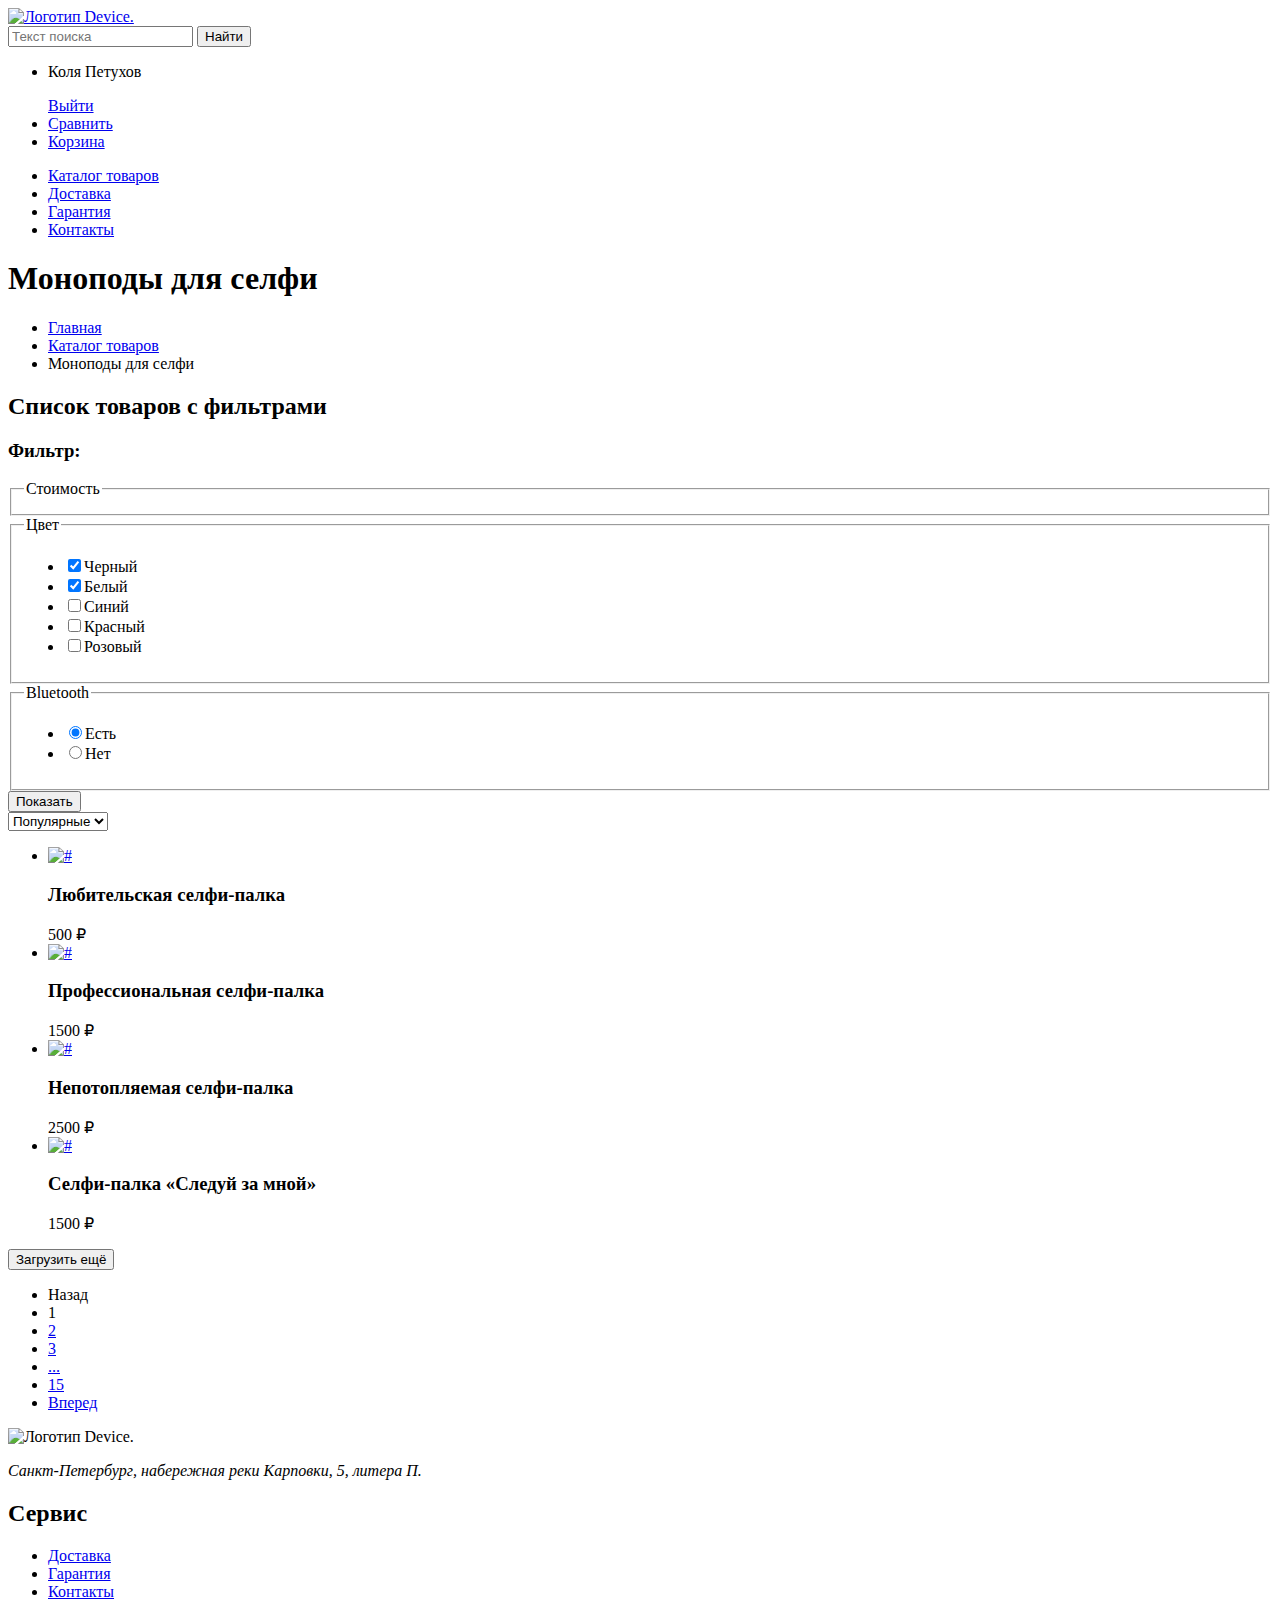
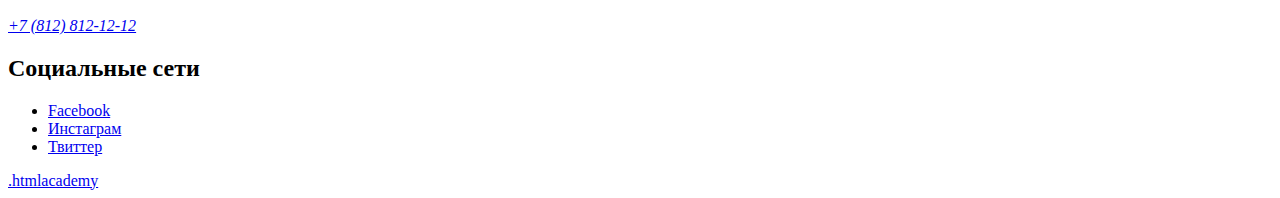
==== catalog.html @ 848e966d "Create catalog.html" ====
<!DOCTYPE html>
<html lang="ru">
  <head>
    <meta charset="utf-8">
    <title>Каталог</title>
    <link rel="stylesheet" href="./styles/styles.css">
  </head>
  <body>
    <div class="container">
      <header class="main-header">
        <nav class="navigation">
          <a class="main-logo" href="index.html">
            <img class="main-logo" src="#" width="145" height="36" alt="Логотип Device."> 
          </a>
          <form class="search-form" action="https://echo.htmlacademy.ru/" method="post">
            <input class="search-field" type="search" placeholder="Текст поиска">
            <button class="button-search" type="submit">Найти</button>
          </form>
          <ul class="navigation-list">
            <li class="navigation-item">
              <p class="navigation-people">Коля Петухов</p>
              <a class="navigation-link" href="#">Выйти</a>
            </li>  
            <li class="navigation-item">
              <a class="navigation-link" href="#">Сравнить</a>
            </li>
            <li class="navigation-item">
              <a class="navigation-link" href="#">Корзина</a>
            </li>
          </ul>
          <ul class="information-list">
            <li class="information-item">
              <a class="information-link" href="#">Каталог товаров</a>
            </li>
            <li class="information-item">
              <a class="information-link" href="#">Доставка</a>
            </li>
            <li class="information-item">
              <a class="information-link" href="#">Гарантия</a>
            </li>
            <li class="information-item">
              <a class="information-link" href="#">Контакты</a>
            </li>
          </ul>
        </nav>
      </header>
      <main class="main-inner">
        <div class="form-container">
          <header class="inner-header">
            <h1 class="inner-header-title">Моноподы для селфи</h1>
            <ul class="breadcrambs">
              <li class="breadcrambs-item">
                <a class="breadcrambs-link" href="index.html">
                  Главная
                </a>
              </li>
              <li class="breadcrambs-item">
                <a class="breadcrambs-link" href="#">
                  Каталог товаров
                </a>
              </li>
              <li class="breadcrambs-item">
                <a class="breadcrambs-link">
                  Моноподы для селфи
                </a>
            </ul>
          </header>
        </div>
        <section class="catalog-products">
          <h2 class="visually-hidden">Список товаров с фильтрами</h2>
          <form class="catalog-filter" action="https://echo.htmlacademy.ru/" method="get">
          <h3 class="catalog-filter-title">Фильтр:</h3>
            <fieldset class="catalog-price">
              <legend class="catalog-filter-price">Стоимость</legend>
            </fieldset>
            <fieldset class="catalog-filter-group">
              <legend class="catalog-filter-title">Цвет</legend>
              <ul class="catalog-filter-list">
                <li class="catalog-filter-item">
                  <label class="control">
                    <input class="control-input" type="checkbox" name="black" checked>Черный
                  </label>
                </li>
                <li class="catalog-filter-item">
                  <label class="control">
                    <input class="control-input" type="checkbox" name="white" checked>Белый
                  </label>
                <li class="catalog-filter-item">
                  <label class="control">
                    <input class="control-input" type="checkbox" name="blue">Синий
                  </label>
                </li>
                <li class="catalog-filter-item">
                  <label class="control">
                    <input class="control-input" type="checkbox" name="red">Красный
                  </label>
                </li>
                <li class="catalog-filter-item">
                  <label class="control">
                    <input class="control-input" type="checkbox" name="pink">Розовый
                  </label>
                </li>
              </ul>
            </fieldset>
            <fieldset class="catalog-filter-group">
              <legend class="catalog-filter-title">Bluetooth</legend>
              <ul class="catalog-filter-list">
                <li class="catalog-filter-item">
                  <label class="control">
                    <input class="control-input" type="radio" name="choice-property" value="yes" checked>Есть
                  </label>
                </li>
                <li class="catalog-filter-item">
                  <label class="control">
                    <input class="control-input" type="radio" name="choice-property" value="no">Нет
                  </label>
                </li>
              </ul>
            </fieldset>
            <button class="choice-button" type="submit">Показать</button>
          </form>
          <select class="select-control" aria-label="Сортировка">
            <option value="popular">Популярные</option>
          </select>
          <ul class="product-list">
            <li class="product-card">
              <a class="product-card-link" href="#">
                <img class="product-card-image" src="#" alt="#">
              </a>
              <h3 class="product-card-title">Любительская селфи-палка</h3>
                <span class="product-card-price">500 ₽</span>
            </li>
            <li class="product-card">
              <a class="product-card-link" href="#">
                <img class="product-card-image" src="#" alt="#">
              </a>
              <h3 class="product-card-title">Профессиональная селфи-палка</h3>
                <span class="product-card-price">1500 ₽</span>
            </li>
            <li class="product-card">
              <a class="product-card-link" href="#">
                <img class="product-card-image" src="#" alt="#">
              </a>
              <h3 class="product-card-title">Непотопляемая селфи-палка</h3>
                <span class="product-card-price">2500 ₽</span>
            </li>
            <li class="product-card">
              <a class="product-card-link" href="#">
                <img class="product-card-image" src="#" alt="#">
              </a>
              <h3 class="product-card-title">Селфи-палка «Следуй за мной»</h3>
                <span class="product-card-price">1500 ₽</span>
            </li>
          </ul>
          <button class="show-more-button" type="button">Загрузить ещё</button>
          <ul class="pagination">
            <li class="pagination-item">
              <a class="pagination-link pagination-prev">
                <span class="pagination-link">Назад</span>
              </a>
            </li>
            <li class="pagination-item">
              <a class="pagination-link pagination-current">1</a>
            </li>
            <li class="pagination-item">
              <a class="pagination-link" href="#">2</a>
            </li>
            <li class="pagination-item">
              <a class="pagination-link" href="#">3</a>
            </li>
            <li class="pagination-item">
              <a class="pagination-link" href="#">...</a>
            </li>
            <li class="pagination-item">
              <a class="pagination-link" href="#">15</a>
            </li>
            <li class="pagination-item">
              <a class="pagination-link pagination-next" href="#">
                <span class="pagination-link">Вперед</span>
              </a>
            </li>
          </ul>
        </section>
        <footer class="page-footer">
          <div class="page-footer-wrapper">
            <img class="main-logo" src="#" width="145" height="36" alt="Логотип Device."> 
            <address class="footer-address">
              <p class="footer-address-text">Санкт-Петербург, набережная реки Карповки, 5, литера П.</p>
            </address>
            <section class="footer-information">
              <h2 class="visually-hidden">Сервис</h2>
              <ul class="footer-information-list">
                <li class="footer-information-item">
                  <a class="footer-information-link" href="#">Доставка</a>
                </li>
                <li class="footer-information-item">
                  <a class="footer-information-link" href="#">Гарантия</a>
                </li>
                <li class="footer-information-item">
                  <a class="footer-information-link" href="#">Контакты</a>
                </li>
              </ul>
            </section>
            <address class="footer-address">
              <a class="footer-contacts-phone" href="tel:+78128121212">+7 (812) 812-12-12</a>
            </address>
            <section class="social-link">
              <h2 class="visually-hidden">Социальные сети</h2>
              <ul class="social-list">
                <li class="social-item">
                  <a class="social-button" href="https://www.facebook.com/htmlacademy">
                    <span class="visually-hidden">Facebook</span>
                  </a>
                </li>
                <li class="social-item">
                  <a class="social-button" href="#">
                    <span class="visually-hidden">Инстаграм</span>
                  </a>
                </li>
                <li class="social-item">
                  <a class="social-button" href="https://twitter.com/htmlacademy_ru">
                    <span class="visually-hidden">Твиттер</span>
                  </a>
                </li>                                  
              </ul>
            </section>
            <div>
              <a class="information-link" href="https://htmlacademy.ru">
                 <span class="visually-hidden">.htmlacademy</span>
              </a>
            </div>
          </div>
        </footer>
      </main>
    </div>
  </body>
</html>
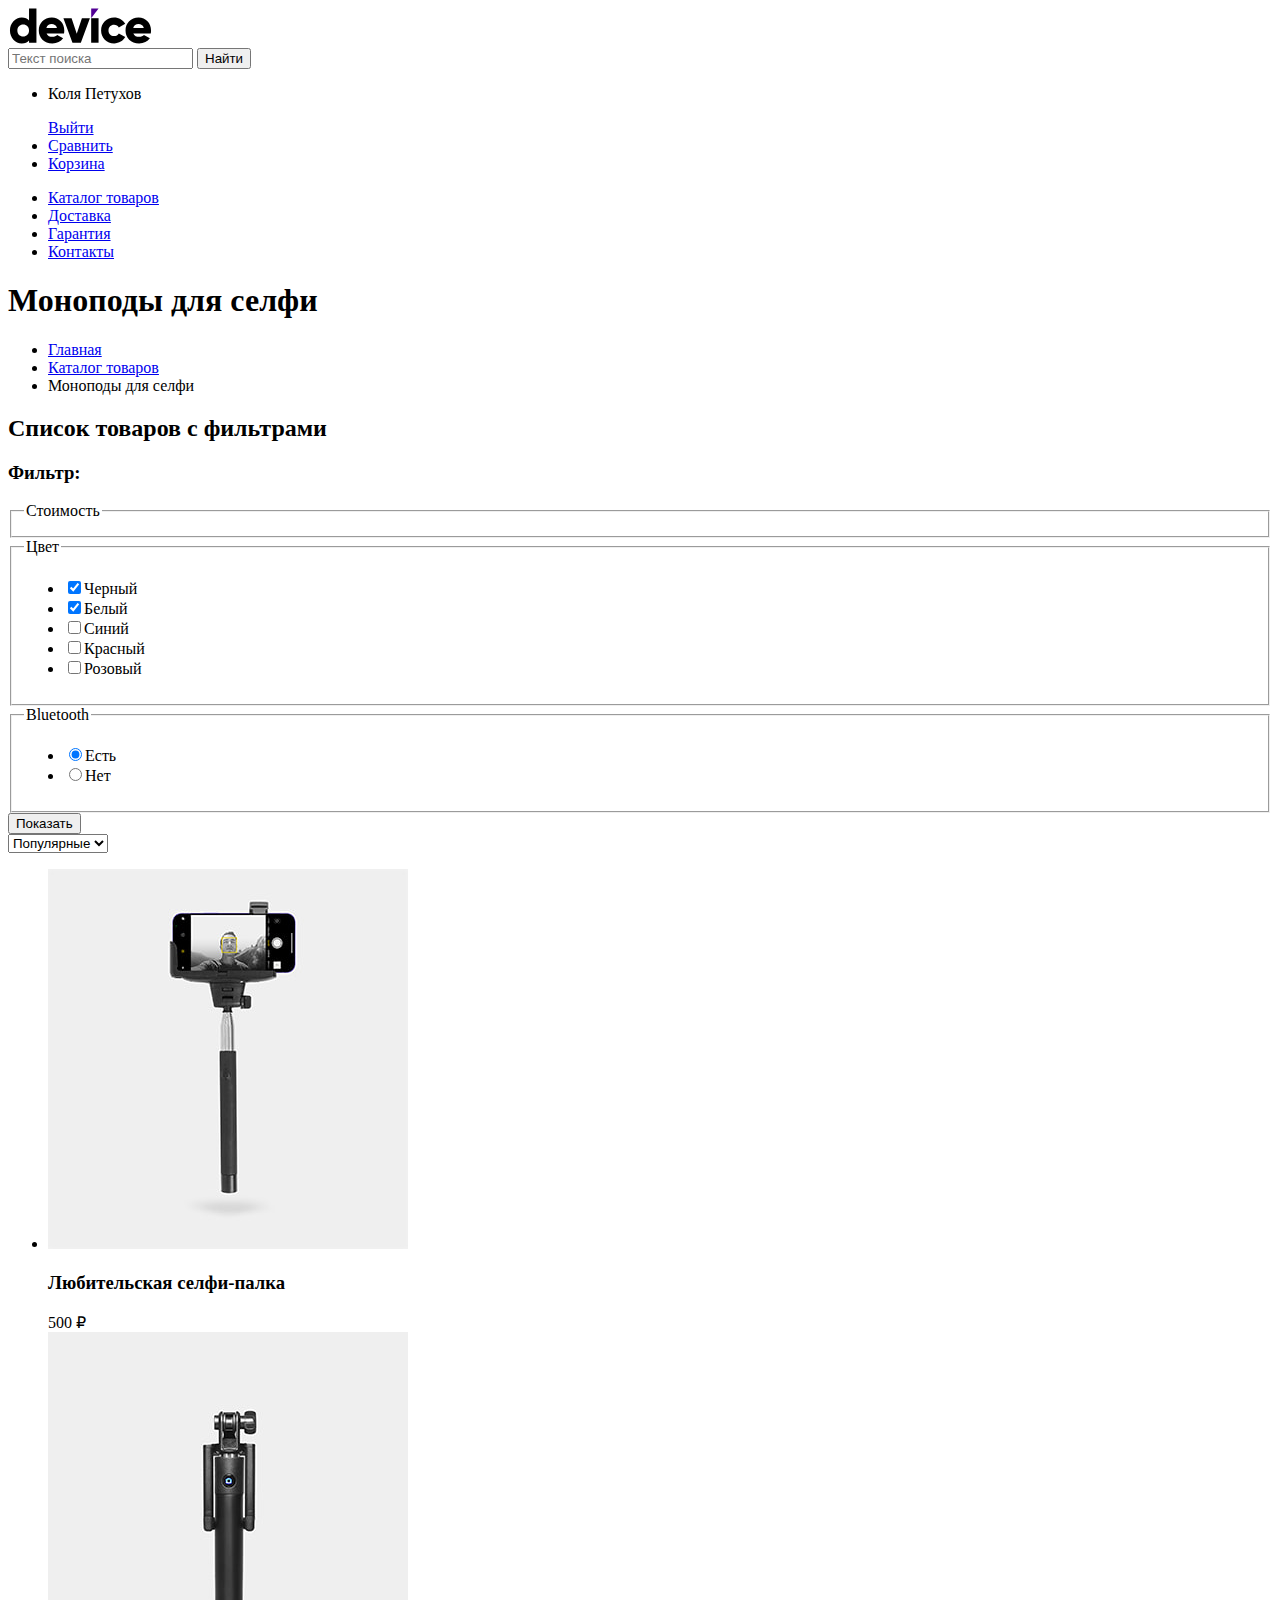
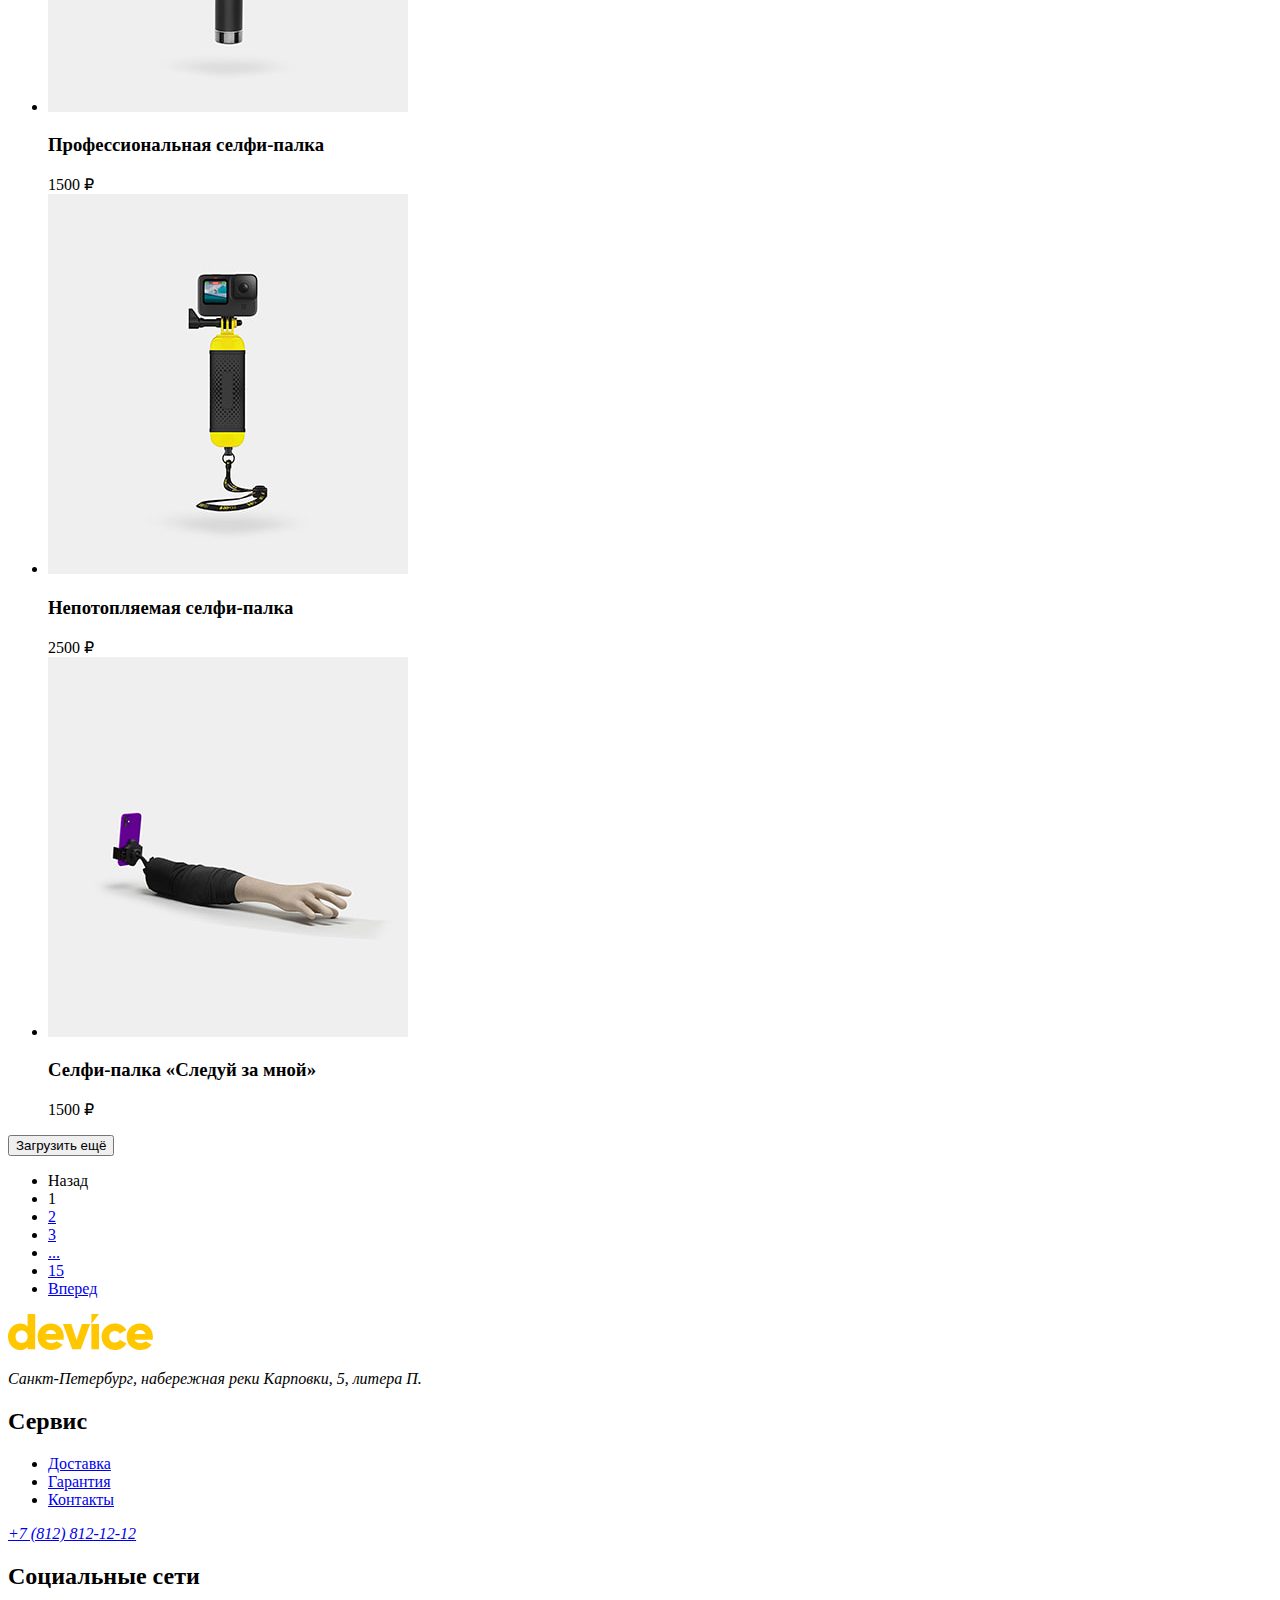
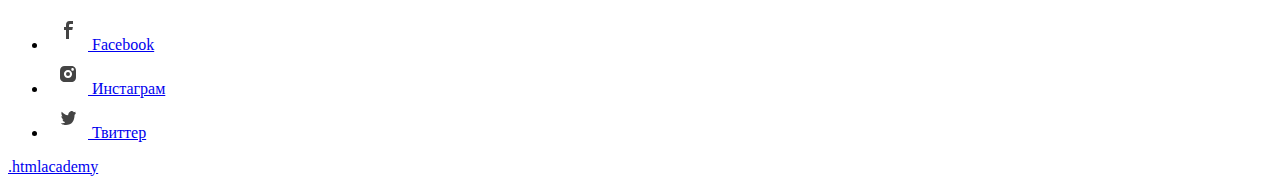
==== commit b2cca09d: "Update catalog.html" ====
--- a/catalog.html
+++ b/catalog.html
@@ -10,7 +10,7 @@
       <header class="main-header">
         <nav class="navigation">
           <a class="main-logo" href="index.html">
-            <img class="main-logo" src="#" width="145" height="36" alt="Логотип Device."> 
+            <img class="main-logo" src="./images/logo.svg" width="145" height="36" alt="Логотип Device.">
           </a>
           <form class="search-form" action="https://echo.htmlacademy.ru/" method="post">
             <input class="search-field" type="search" placeholder="Текст поиска">
@@ -125,28 +125,28 @@
           <ul class="product-list">
             <li class="product-card">
               <a class="product-card-link" href="#">
-                <img class="product-card-image" src="#" alt="#">
+                <img class="product-card-image" src="./images/catalog/selfie-stick-simple.jpg" width="360" height="380" alt="Любительская селфи-палка."> 
               </a>
               <h3 class="product-card-title">Любительская селфи-палка</h3>
                 <span class="product-card-price">500 ₽</span>
             </li>
             <li class="product-card">
               <a class="product-card-link" href="#">
-                <img class="product-card-image" src="#" alt="#">
+                <img class="product-card-image" src="./images/catalog/selfie-stick-prof.jpg" width="360" height="380" alt="Профессиональная селфи-палка."> 
               </a>
               <h3 class="product-card-title">Профессиональная селфи-палка</h3>
                 <span class="product-card-price">1500 ₽</span>
             </li>
             <li class="product-card">
               <a class="product-card-link" href="#">
-                <img class="product-card-image" src="#" alt="#">
+                <img class="product-card-image" src="./images/catalog/selfie-stick-waterproof.jpg" width="360" height="380" alt="Непотопляемая селфи-палка."> 
               </a>
               <h3 class="product-card-title">Непотопляемая селфи-палка</h3>
                 <span class="product-card-price">2500 ₽</span>
             </li>
             <li class="product-card">
               <a class="product-card-link" href="#">
-                <img class="product-card-image" src="#" alt="#">
+                <img class="product-card-image" src="./images/catalog/selfie-stick-followme.jpg" width="360" height="380" alt="Селфи-палка «Следуй за мной»."> 
               </a>
               <h3 class="product-card-title">Селфи-палка «Следуй за мной»</h3>
                 <span class="product-card-price">1500 ₽</span>
@@ -183,7 +183,7 @@
         </section>
         <footer class="page-footer">
           <div class="page-footer-wrapper">
-            <img class="main-logo" src="#" width="145" height="36" alt="Логотип Device."> 
+            <img class="footer-logo" src="./images/footer-logo.svg" width="145" height="36" alt="Логотип Device.">  
             <address class="footer-address">
               <p class="footer-address-text">Санкт-Петербург, набережная реки Карповки, 5, литера П.</p>
             </address>
@@ -209,16 +209,25 @@
               <ul class="social-list">
                 <li class="social-item">
                   <a class="social-button" href="https://www.facebook.com/htmlacademy">
+                    <svg class="social-images" width="40" height="40" viewBox="0 0 40 40" fill="none" xmlns="http://www.w3.org/2000/svg"><circle cx="20" cy="20" r="20" fill="#fff" fill-opacity=".3"/>
+                      <path d="M22.5 14H25v-3h-3.4c-2.8 0-3.6 1.7-3.6 4.2V17h-2v3h2v9h3v-9h3.3l.6-3H21v-1.5c0-.8.3-1.5 1.5-1.5Z" fill="#444"/>
+                    </svg>
                     <span class="visually-hidden">Facebook</span>
                   </a>
                 </li>
                 <li class="social-item">
-                  <a class="social-button" href="#">
+                  <a class="social-button" href="https://www.instagram.com/htmlacademy/">
+                    <svg class="social-images" width="40" height="40" viewBox="0 0 40 40" fill="none" xmlns="http://www.w3.org/2000/svg"><circle cx="20" cy="20" r="20" fill="#fff" fill-opacity=".3"/>
+                      <path d="M20 22a2 2 0 1 0 0-4 2 2 0 0 0 0 4Z" fill="#444"/><path d="M26.7 13.3c-.9-.9-2-1.3-3.4-1.3h-6.6c-2.8 0-4.7 1.9-4.7 4.7v6.6c0 1.4.4 2.6 1.4 3.4.9.9 2 1.3 3.3 1.3h6.6c1.4 0 2.6-.4 3.4-1.3.8-.9 1.3-2 1.3-3.4v-6.6c0-1.4-.4-2.6-1.3-3.4ZM20 24.1c-2.2 0-4.1-1.8-4.1-4.1s1.9-4.1 4.1-4.1c2.2 0 4.1 1.8 4.1 4.1s-1.9 4.1-4.1 4.1Zm4.6-7.4c-.7 0-1.3-.5-1.3-1.3s.5-1.3 1.3-1.3c.7 0 1.3.6 1.3 1.3 0 .7-.6 1.3-1.3 1.3Z" fill="#444"/>
+                    </svg>
                     <span class="visually-hidden">Инстаграм</span>
                   </a>
                 </li>
                 <li class="social-item">
                   <a class="social-button" href="https://twitter.com/htmlacademy_ru">
+                    <svg class="social-images" width="40" height="40" viewBox="0 0 40 40" fill="none" xmlns="http://www.w3.org/2000/svg"><circle cx="20" cy="20" r="20" fill="#fff" fill-opacity=".3"/>
+                      <path d="M22.7 13.155c1.5-.5 2.6.3 3.2 1.1.5-.2 1.1-.4 1.7-.6 0 .8-.5 1.4-.8 1.6.7.2 1.2-.4 1.2-.4-.1.9-.9 1.7-1.4 1.9-.2 6.3-2.8 10.4-8.9 10.3h-.4c-.3 0-3.7-.4-4.3-1.8 2 .2 3.4-.4 4.1-1.1-.8-.3-2.4-.4-2.6-2.8.3.2.5.3 1.1.2-1.1-.8-2.3-1.5-2.2-3.5.3.3.9.5 1.2.4-.6-.2-1.8-3.1-.8-4.6 1.6 1.7 3.3 3.4 6.3 3.5.2-2.1 1-3.5 2.6-4.2Z" fill="#444"/>
+                    </svg>
                     <span class="visually-hidden">Твиттер</span>
                   </a>
                 </li>                                  
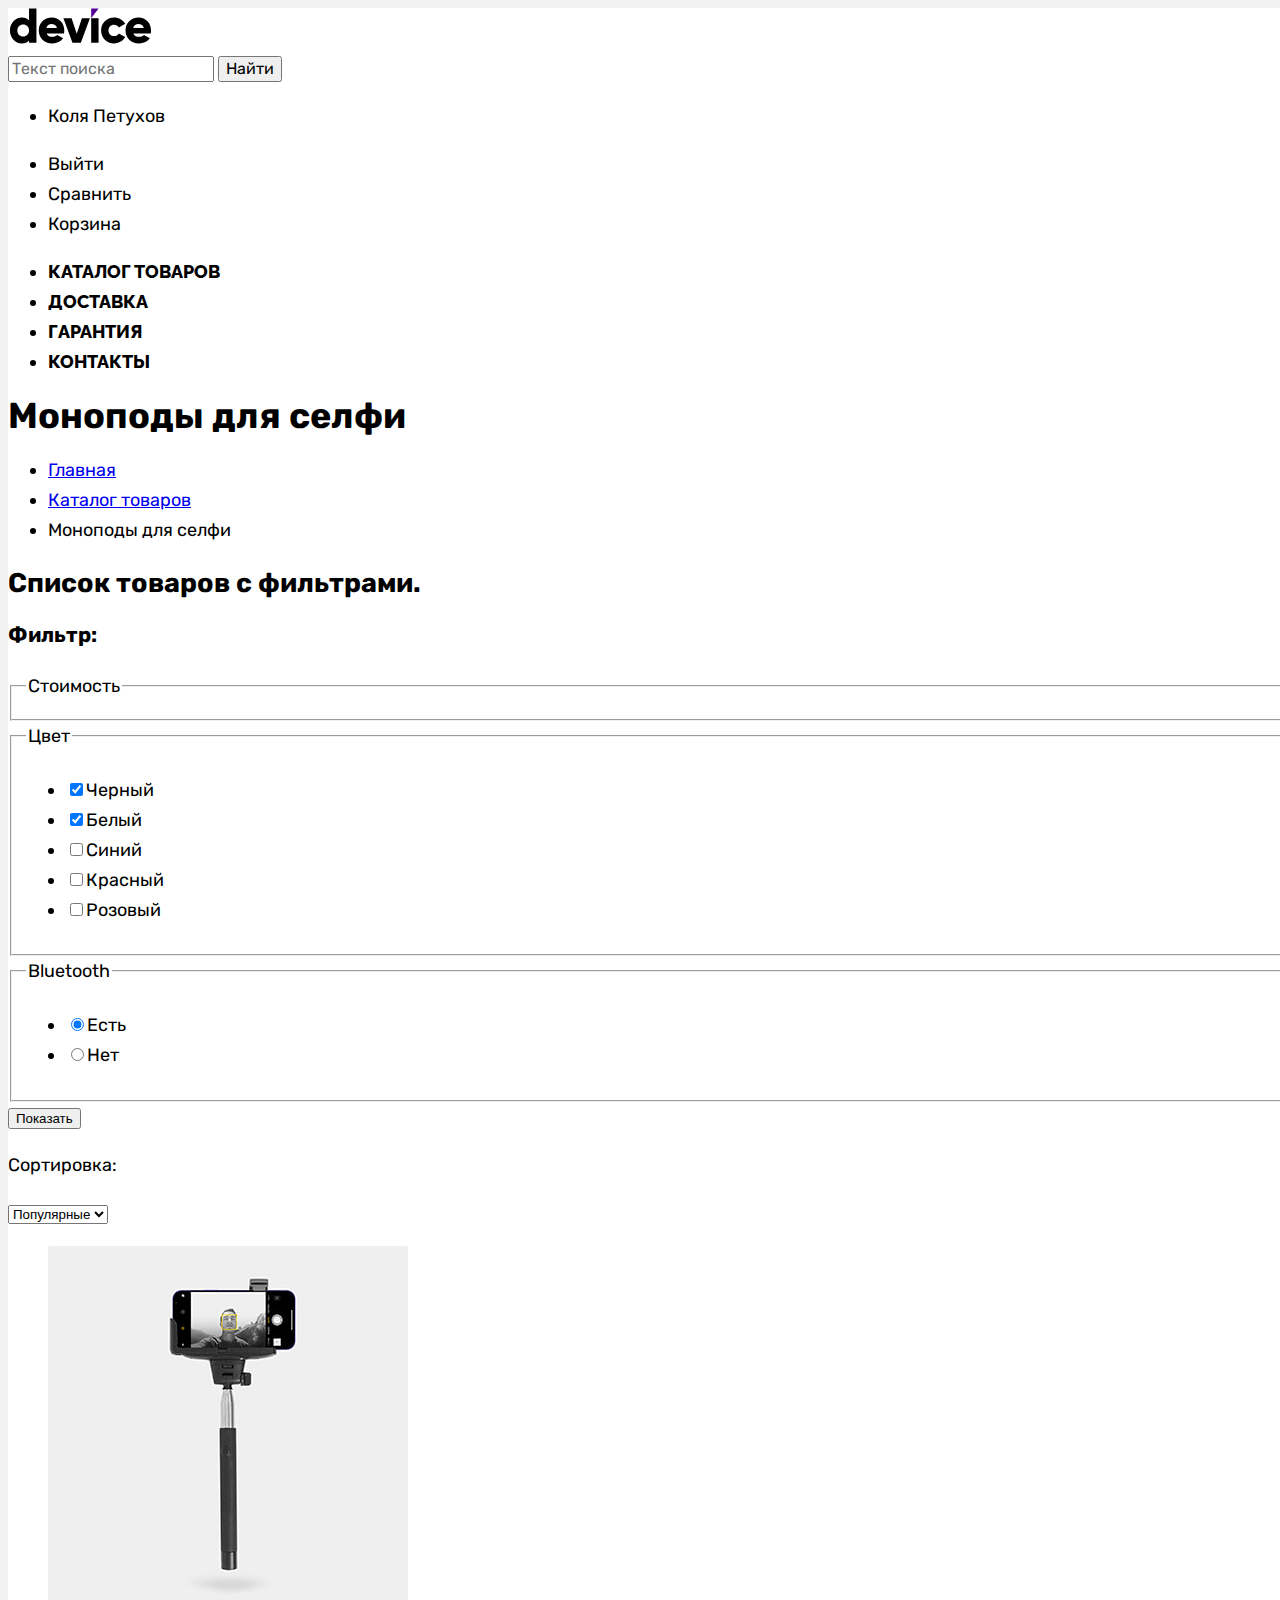
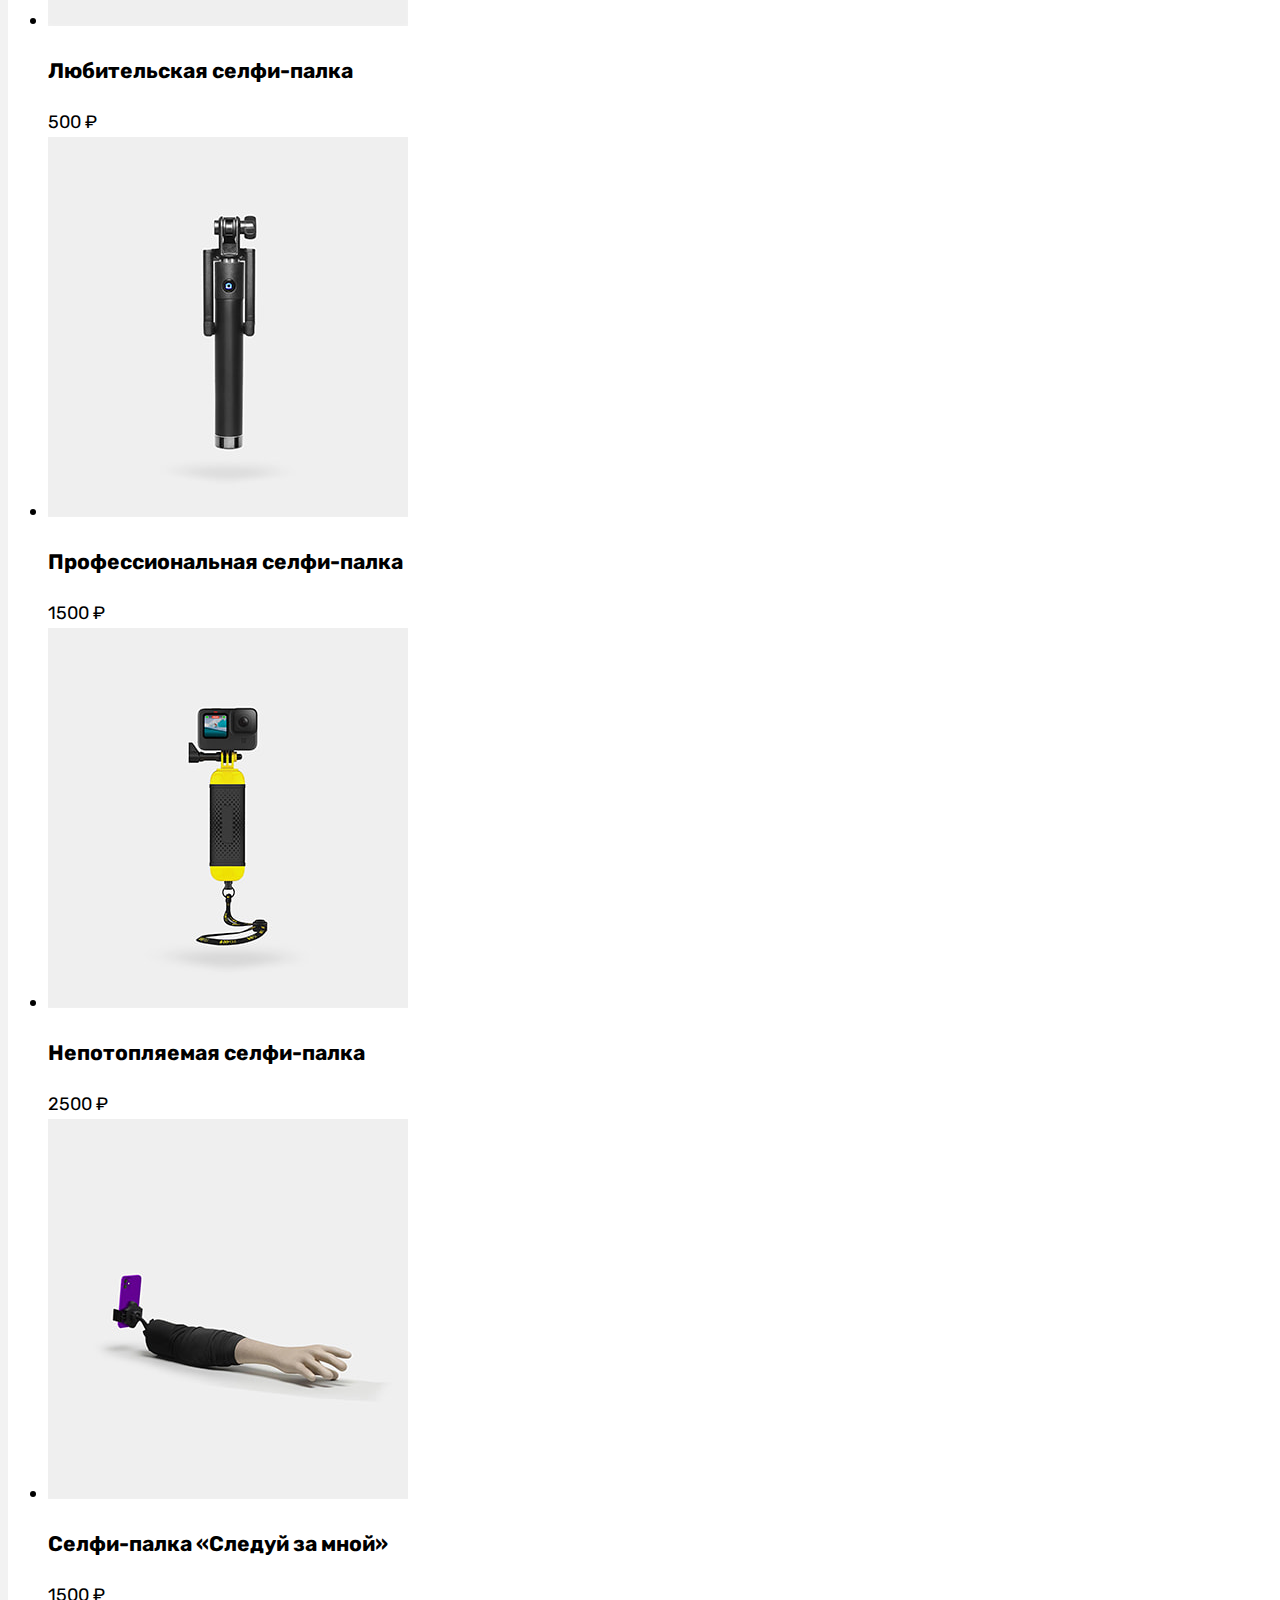
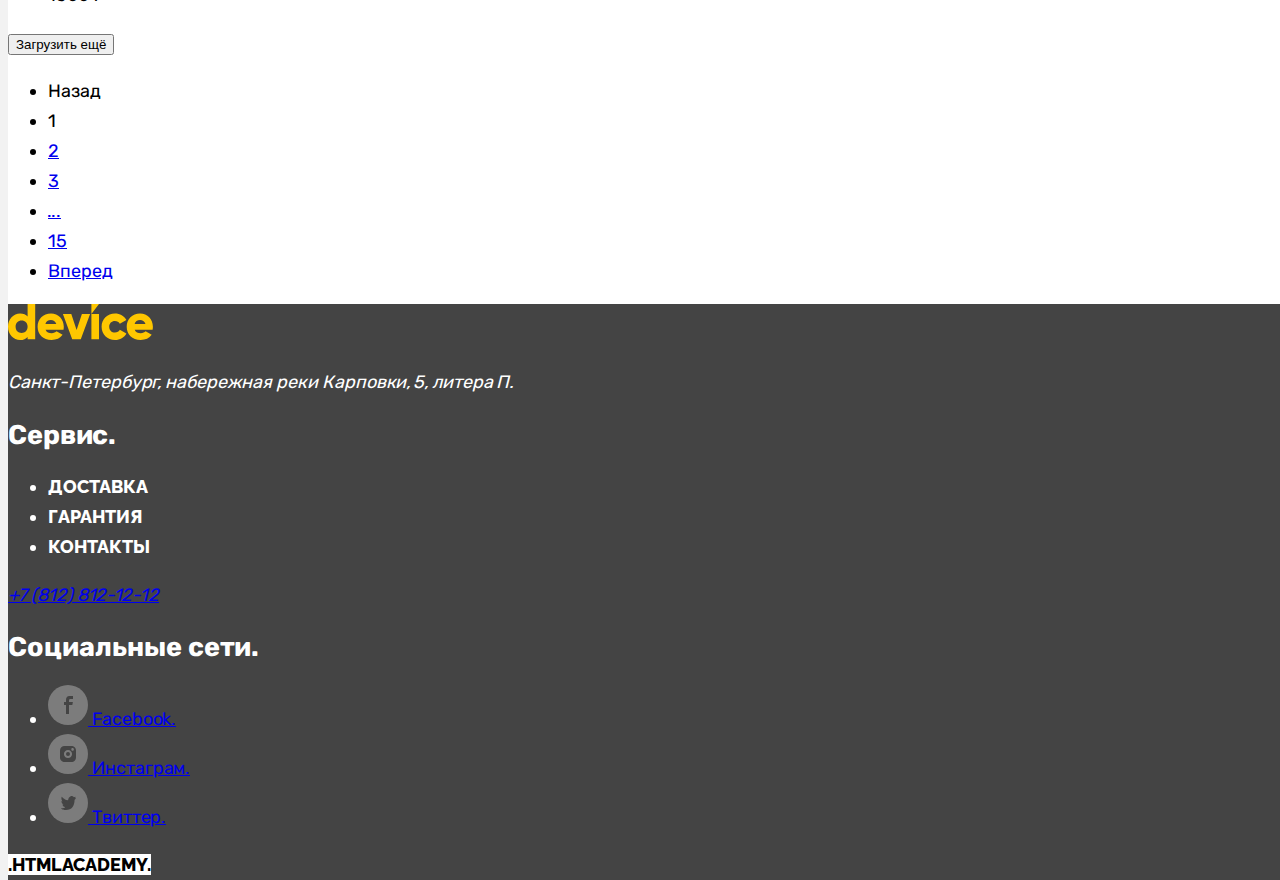
==== commit 7d085313: "Update catalog.html" ====
--- a/catalog.html
+++ b/catalog.html
@@ -3,6 +3,7 @@
   <head>
     <meta charset="utf-8">
     <title>Каталог</title>
+    <link rel="icon" type="image/png" sizes="32x32" href="./images/favicon.png">
     <link rel="stylesheet" href="./styles/styles.css">
   </head>
   <body>
@@ -12,13 +13,16 @@
           <a class="main-logo" href="index.html">
             <img class="main-logo" src="./images/logo.svg" width="145" height="36" alt="Логотип Device.">
           </a>
+          <div class="navigation-first">
           <form class="search-form" action="https://echo.htmlacademy.ru/" method="post">
             <input class="search-field" type="search" placeholder="Текст поиска">
             <button class="button-search" type="submit">Найти</button>
           </form>
-          <ul class="navigation-list">
-            <li class="navigation-item">
-              <p class="navigation-people">Коля Петухов</p>
+          <ul class="navigation-list reset-list">
+            <li class="navigation-item navigation-catalog">
+              <p class="navigation-user">Коля Петухов</p>
+            </li>
+            <li class="navigation-item navigation-catalog">
               <a class="navigation-link" href="#">Выйти</a>
             </li>  
             <li class="navigation-item">
@@ -28,7 +32,9 @@
               <a class="navigation-link" href="#">Корзина</a>
             </li>
           </ul>
-          <ul class="information-list">
+          </div>
+          <div class="navigation-second">
+          <ul class="information-list reset-list">
             <li class="information-item">
               <a class="information-link" href="#">Каталог товаров</a>
             </li>
@@ -42,13 +48,14 @@
               <a class="information-link" href="#">Контакты</a>
             </li>
           </ul>
+          </div>
         </nav>
       </header>
       <main class="main-inner">
         <div class="form-container">
           <header class="inner-header">
             <h1 class="inner-header-title">Моноподы для селфи</h1>
-            <ul class="breadcrambs">
+            <ul class="breadcrambs reset-list">
               <li class="breadcrambs-item">
                 <a class="breadcrambs-link" href="index.html">
                   Главная
@@ -66,16 +73,16 @@
             </ul>
           </header>
         </div>
-        <section class="catalog-products">
-          <h2 class="visually-hidden">Список товаров с фильтрами</h2>
+        <section class="catalog">
+          <h2 class="visually-hidden">Список товаров с фильтрами.</h2>
           <form class="catalog-filter" action="https://echo.htmlacademy.ru/" method="get">
-          <h3 class="catalog-filter-title">Фильтр:</h3>
-            <fieldset class="catalog-price">
-              <legend class="catalog-filter-price">Стоимость</legend>
+          <h3 class="catalog-title">Фильтр:</h3>
+            <fieldset class="catalog-filter-price">
+              <legend class="range-price">Стоимость</legend>
             </fieldset>
             <fieldset class="catalog-filter-group">
               <legend class="catalog-filter-title">Цвет</legend>
-              <ul class="catalog-filter-list">
+              <ul class="catalog-filter-list reset-list">
                 <li class="catalog-filter-item">
                   <label class="control">
                     <input class="control-input" type="checkbox" name="black" checked>Черный
@@ -104,7 +111,7 @@
             </fieldset>
             <fieldset class="catalog-filter-group">
               <legend class="catalog-filter-title">Bluetooth</legend>
-              <ul class="catalog-filter-list">
+              <ul class="catalog-filter-list reset-list">
                 <li class="catalog-filter-item">
                   <label class="control">
                     <input class="control-input" type="radio" name="choice-property" value="yes" checked>Есть
@@ -119,60 +126,62 @@
             </fieldset>
             <button class="choice-button" type="submit">Показать</button>
           </form>
+          <div class="catalog-right-column">
+          <p class="result-of-search">Сортировка:</p>
           <select class="select-control" aria-label="Сортировка">
             <option value="popular">Популярные</option>
           </select>
-          <ul class="product-list">
-            <li class="product-card">
-              <a class="product-card-link" href="#">
-                <img class="product-card-image" src="./images/catalog/selfie-stick-simple.jpg" width="360" height="380" alt="Любительская селфи-палка."> 
-              </a>
-              <h3 class="product-card-title">Любительская селфи-палка</h3>
-                <span class="product-card-price">500 ₽</span>
-            </li>
-            <li class="product-card">
-              <a class="product-card-link" href="#">
-                <img class="product-card-image" src="./images/catalog/selfie-stick-prof.jpg" width="360" height="380" alt="Профессиональная селфи-палка."> 
-              </a>
-              <h3 class="product-card-title">Профессиональная селфи-палка</h3>
-                <span class="product-card-price">1500 ₽</span>
-            </li>
-            <li class="product-card">
-              <a class="product-card-link" href="#">
-                <img class="product-card-image" src="./images/catalog/selfie-stick-waterproof.jpg" width="360" height="380" alt="Непотопляемая селфи-палка."> 
-              </a>
-              <h3 class="product-card-title">Непотопляемая селфи-палка</h3>
-                <span class="product-card-price">2500 ₽</span>
-            </li>
-            <li class="product-card">
-              <a class="product-card-link" href="#">
-                <img class="product-card-image" src="./images/catalog/selfie-stick-followme.jpg" width="360" height="380" alt="Селфи-палка «Следуй за мной»."> 
-              </a>
-              <h3 class="product-card-title">Селфи-палка «Следуй за мной»</h3>
-                <span class="product-card-price">1500 ₽</span>
+          <ul class="catalog-list reset-list">
+            <li class="catalog-card">
+              <a class="catalog-link" href="#">
+                <img class="catalog-image" src="./images/catalog/selfie-stick-simple.jpg" width="360" height="380" alt="Любительская селфи-палка."> 
+              </a>
+              <h3 class="catalog-description">Любительская селфи-палка</h3>
+                <span class="catalog-price">500 ₽</span>
+            </li>
+            <li class="catalog-card">
+              <a class="catalog-link" href="#">
+                <img class="catalog-image" src="./images/catalog/selfie-stick-prof.jpg" width="360" height="380" alt="Профессиональная селфи-палка."> 
+              </a>
+              <h3 class="catalog-description">Профессиональная селфи-палка</h3>
+                <span class="catalog-price">1500 ₽</span>
+            </li>
+            <li class="catalog-card">
+              <a class="catalog-link" href="#">
+                <img class="catalog-image" src="./images/catalog/selfie-stick-waterproof.jpg" width="360" height="380" alt="Непотопляемая селфи-палка."> 
+              </a>
+              <h3 class="catalog-description">Непотопляемая селфи-палка</h3>
+                <span class="catalog-price">2500 ₽</span>
+            </li>
+            <li class="catalog-card">
+              <a class="catalog-link" href="#">
+                <img class="catalog-image" src="./images/catalog/selfie-stick-followme.jpg" width="360" height="380" alt="Селфи-палка «Следуй за мной»."> 
+              </a>
+              <h3 class="catalog-description">Селфи-палка «Следуй за мной»</h3>
+                <span class="catalog-price">1500 ₽</span>
             </li>
           </ul>
           <button class="show-more-button" type="button">Загрузить ещё</button>
-          <ul class="pagination">
+          <ul class="pagination reset-list">
             <li class="pagination-item">
               <a class="pagination-link pagination-prev">
                 <span class="pagination-link">Назад</span>
               </a>
             </li>
             <li class="pagination-item">
-              <a class="pagination-link pagination-current">1</a>
-            </li>
-            <li class="pagination-item">
-              <a class="pagination-link" href="#">2</a>
-            </li>
-            <li class="pagination-item">
-              <a class="pagination-link" href="#">3</a>
-            </li>
-            <li class="pagination-item">
-              <a class="pagination-link" href="#">...</a>
-            </li>
-            <li class="pagination-item">
-              <a class="pagination-link" href="#">15</a>
+              <a class="pagination-number pagination-current">1</a>
+            </li>
+            <li class="pagination-item">
+              <a class="pagination-number" href="#">2</a>
+            </li>
+            <li class="pagination-item">
+              <a class="pagination-number" href="#">3</a>
+            </li>
+            <li class="pagination-item">
+              <a class="pagination-number" href="#">...</a>
+            </li>
+            <li class="pagination-item">
+              <a class="pagination-number" href="#">15</a>
             </li>
             <li class="pagination-item">
               <a class="pagination-link pagination-next" href="#">
@@ -180,16 +189,17 @@
               </a>
             </li>
           </ul>
+          </div>
         </section>
         <footer class="page-footer">
           <div class="page-footer-wrapper">
             <img class="footer-logo" src="./images/footer-logo.svg" width="145" height="36" alt="Логотип Device.">  
             <address class="footer-address">
-              <p class="footer-address-text">Санкт-Петербург, набережная реки Карповки, 5, литера П.</p>
+              <p class="company-address">Санкт-Петербург, набережная реки Карповки, 5, литера П.</p>
             </address>
-            <section class="footer-information">
-              <h2 class="visually-hidden">Сервис</h2>
-              <ul class="footer-information-list">
+            <article class="footer-information">
+              <h2 class="visually-hidden">Сервис.</h2>
+              <ul class="footer-information-list reset-list">
                 <li class="footer-information-item">
                   <a class="footer-information-link" href="#">Доставка</a>
                 </li>
@@ -200,19 +210,19 @@
                   <a class="footer-information-link" href="#">Контакты</a>
                 </li>
               </ul>
-            </section>
+            </article>
             <address class="footer-address">
-              <a class="footer-contacts-phone" href="tel:+78128121212">+7 (812) 812-12-12</a>
+              <a class="company-phone" href="tel:+78128121212">+7 (812) 812-12-12</a>
             </address>
             <section class="social-link">
-              <h2 class="visually-hidden">Социальные сети</h2>
-              <ul class="social-list">
+              <h2 class="visually-hidden">Социальные сети.</h2>
+              <ul class="social-list reset-list">
                 <li class="social-item">
                   <a class="social-button" href="https://www.facebook.com/htmlacademy">
                     <svg class="social-images" width="40" height="40" viewBox="0 0 40 40" fill="none" xmlns="http://www.w3.org/2000/svg"><circle cx="20" cy="20" r="20" fill="#fff" fill-opacity=".3"/>
                       <path d="M22.5 14H25v-3h-3.4c-2.8 0-3.6 1.7-3.6 4.2V17h-2v3h2v9h3v-9h3.3l.6-3H21v-1.5c0-.8.3-1.5 1.5-1.5Z" fill="#444"/>
                     </svg>
-                    <span class="visually-hidden">Facebook</span>
+                    <span class="visually-hidden">Facebook.</span>
                   </a>
                 </li>
                 <li class="social-item">
@@ -220,7 +230,7 @@
                     <svg class="social-images" width="40" height="40" viewBox="0 0 40 40" fill="none" xmlns="http://www.w3.org/2000/svg"><circle cx="20" cy="20" r="20" fill="#fff" fill-opacity=".3"/>
                       <path d="M20 22a2 2 0 1 0 0-4 2 2 0 0 0 0 4Z" fill="#444"/><path d="M26.7 13.3c-.9-.9-2-1.3-3.4-1.3h-6.6c-2.8 0-4.7 1.9-4.7 4.7v6.6c0 1.4.4 2.6 1.4 3.4.9.9 2 1.3 3.3 1.3h6.6c1.4 0 2.6-.4 3.4-1.3.8-.9 1.3-2 1.3-3.4v-6.6c0-1.4-.4-2.6-1.3-3.4ZM20 24.1c-2.2 0-4.1-1.8-4.1-4.1s1.9-4.1 4.1-4.1c2.2 0 4.1 1.8 4.1 4.1s-1.9 4.1-4.1 4.1Zm4.6-7.4c-.7 0-1.3-.5-1.3-1.3s.5-1.3 1.3-1.3c.7 0 1.3.6 1.3 1.3 0 .7-.6 1.3-1.3 1.3Z" fill="#444"/>
                     </svg>
-                    <span class="visually-hidden">Инстаграм</span>
+                    <span class="visually-hidden">Инстаграм.</span>
                   </a>
                 </li>
                 <li class="social-item">
@@ -228,14 +238,14 @@
                     <svg class="social-images" width="40" height="40" viewBox="0 0 40 40" fill="none" xmlns="http://www.w3.org/2000/svg"><circle cx="20" cy="20" r="20" fill="#fff" fill-opacity=".3"/>
                       <path d="M22.7 13.155c1.5-.5 2.6.3 3.2 1.1.5-.2 1.1-.4 1.7-.6 0 .8-.5 1.4-.8 1.6.7.2 1.2-.4 1.2-.4-.1.9-.9 1.7-1.4 1.9-.2 6.3-2.8 10.4-8.9 10.3h-.4c-.3 0-3.7-.4-4.3-1.8 2 .2 3.4-.4 4.1-1.1-.8-.3-2.4-.4-2.6-2.8.3.2.5.3 1.1.2-1.1-.8-2.3-1.5-2.2-3.5.3.3.9.5 1.2.4-.6-.2-1.8-3.1-.8-4.6 1.6 1.7 3.3 3.4 6.3 3.5.2-2.1 1-3.5 2.6-4.2Z" fill="#444"/>
                     </svg>
-                    <span class="visually-hidden">Твиттер</span>
+                    <span class="visually-hidden">Твиттер.</span>
                   </a>
                 </li>                                  
               </ul>
             </section>
             <div>
               <a class="information-link" href="https://htmlacademy.ru">
-                 <span class="visually-hidden">.htmlacademy</span>
+                 <span class="visually-hidden">.htmlacademy.</span>
               </a>
             </div>
           </div>
--- a/styles/styles.css
+++ b/styles/styles.css
@@ -0,0 +1,232 @@
+@font-face {
+  font-family: "Rubik";
+  font-style: normal;
+  font-weight: 400;
+  src: url("../fonts/rubik/rubik-400.woff2") format("woff2");
+  font-display: swap;
+}
+
+@font-face {
+  font-family: "Rubik";
+  font-style: normal;
+  font-weight: 700;
+  src: url("../fonts/rubik/rubik-700.woff2") format("woff2");
+  font-display: swap;
+}
+
+@font-face {
+  font-family: "Raleway";
+  font-style: normal;
+  font-weight: 800;
+  src: url("../fonts/raleway/raleway-800.woff2") format("woff2");
+  font-display: swap;
+}
+ 
+html {
+  height: 100%;
+}
+
+body {
+  min-height: 100%;
+  font-family: "Rubik", "Arial", sans-serif;
+  font-size: 18px; 
+  line-height: 30px;
+  color: #000000;
+  background-color: #f2f2f2;    
+}
+
+.container {
+  width: 1440px;
+  background-color: #FFFFFF;
+}
+
+.main-header {
+  width: 1160px;
+  color: #000000;
+}
+
+.navigation-link {
+  font-family: "Rubik", sans-serif;
+  font-size: 18px;
+  line-height: 30px;
+  font-weight: 400;
+  text-align: center;
+  color: #000000;
+  background-color: #FFFFFF;
+  text-decoration: none;
+}
+
+.information-link {
+  font-family: "Raleway", sans-serif;
+  font-size: 18px;
+  line-height: 21px;
+  font-weight: 800;
+  text-align: center;
+  color: #000000;
+  background-color: #FFFFFF;
+  text-decoration: none;
+  text-transform: uppercase;
+}
+
+.search-field {
+  font-family: "Rubik", sans-serif;
+  font-size: 16px;
+  line-height: 20px;
+  font-weight: 400;
+  color: #000000;
+}
+
+.button-search {
+  font-family: "Rubik", sans-serif;
+  font-size: 16px;
+  line-height: 20px;
+  font-weight: 400;
+  color: #000000;
+  text-align: center;
+}
+
+.description-promo,
+.info-title,
+.aboutus,
+.contacts-title,
+.subscribe-offer {
+  font-family: "Raleway", sans-serif;
+  font-size: 50px;
+  line-height: 50px;
+  font-weight: 800;
+  color: #000000;
+}
+
+.description-property,
+.info-description,
+.text-decoration {
+  font-weight: 400;
+  color: #444444;
+}
+
+.property-more,
+.servises-item,
+.button-information {
+  font-family: "Raleway", sans-serif;
+  font-size: 18px;
+  line-height: 21px;
+  font-weight: 800;
+  text-align: center;
+  text-transform: uppercase;
+  color: #000000;
+  background-color: #FFE17F;
+}
+
+.meaning {
+  font-size: 36px;
+  line-height: 30px;
+  font-weight: 400;
+}
+
+.detail {
+  font-size: 16px;
+  line-height: 30px;
+  font-weight: 400;
+  color: #444444;
+}
+
+.goods-item-link {
+  text-decoration: none;
+}
+
+.goods-description {
+  font-family: "Raleway", sans-serif;
+  font-size: 18px;
+  line-height: 24px;
+  font-weight: 800;
+  color: #000000;
+}
+
+.servises-current {
+  color: #FFE17F;
+  background-color: #000000;
+}
+
+.button-delivery {
+  font-family: "Raleway", sans-serif;
+  font-size: 20px;
+  line-height: 23px;
+  font-weight: 800;
+  text-align: center;
+  text-transform: uppercase;
+  text-decoration: none;
+  color: #000000;
+}
+
+.contacts-address-text,
+.contacts-phone {
+  font-weight: 400;
+  color: #444444;
+  text-decoration: none;
+  font-style: normal;
+}
+
+.contacts-subtitle {
+  font-size: 24px;
+  line-height: 30px;
+  font-weight: 700;
+  color: #444444;
+}
+
+.delivery-item {
+  font-size: 18px;
+  line-height: 20px;
+  font-weight: 700;
+}
+
+.button-information {
+  text-decoration: none;
+}
+
+.field {
+  font-family: "Rubik", sans-serif;
+  font-size: 18px;
+  line-height: 30px;
+  font-weight: 400;
+  color: #444444;
+  opacity: 0.5;
+}
+
+.newsletter-button {
+  font-family: "Raleway", sans-serif;
+  font-size: 18px;
+  line-height: 21px;
+  font-weight: 800;
+  text-align: center;
+  color: #000000;
+  text-transform: uppercase;
+}
+
+.page-footer {
+  background-color: #444444;
+  color: #FFFFFF;
+}
+
+.footer-address-text,
+.footer-contacts-phone {
+  font-size: 16px;
+  line-height: 20px;
+  font-weight: 400;
+  font-style: normal;
+}
+
+.footer-contacts-phone {
+  color: #FFFFFF;
+  text-decoration: underline;
+}
+
+.footer-information-link {
+  font-family: "Raleway", sans-serif;
+  font-size: 18px;
+  line-height: 21px;
+  font-weight: 800;
+  text-align: center;
+  text-transform: uppercase;
+  text-decoration: none;
+  color: #FFFFFF;
+}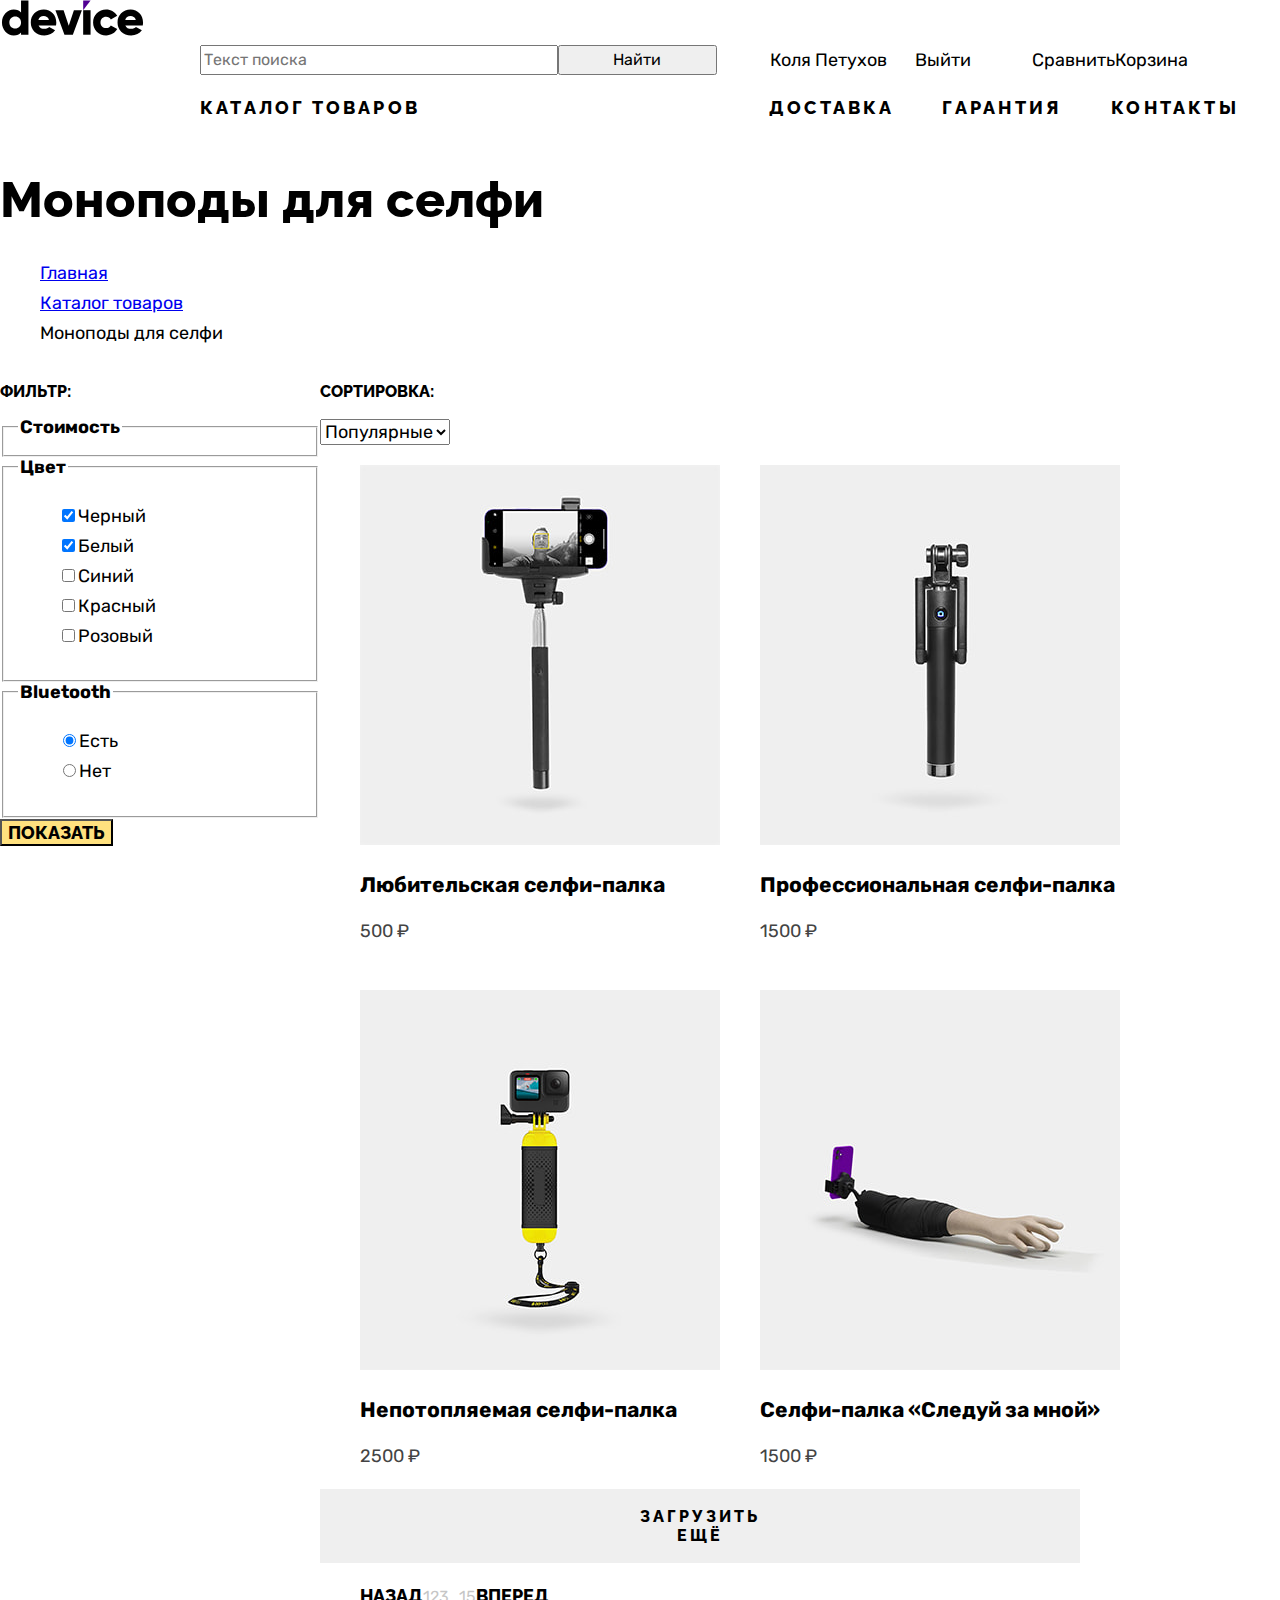
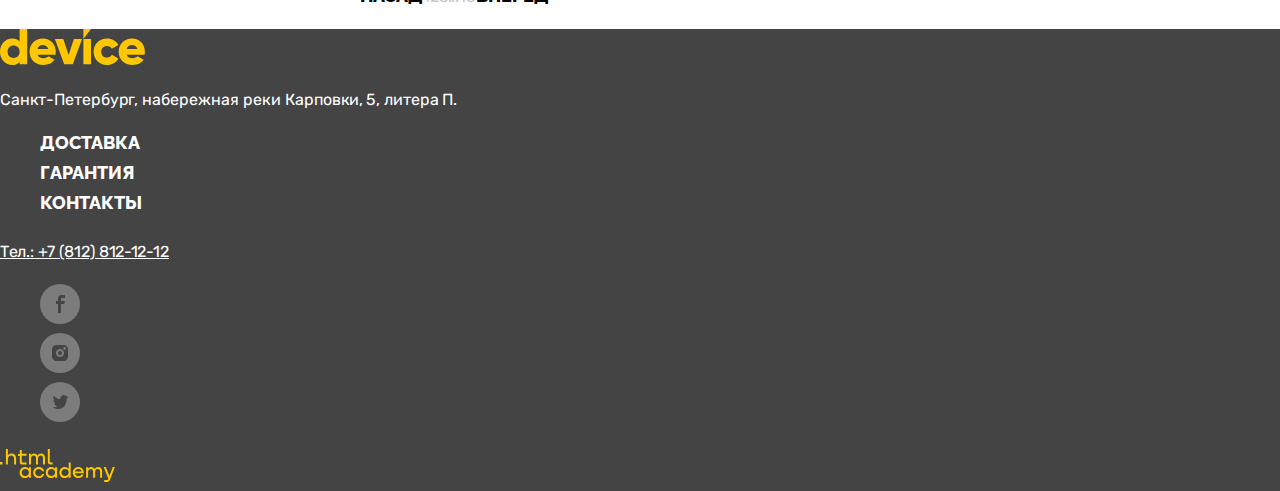
==== commit ca1becfb: "Update catalog.html" ====
--- a/catalog.html
+++ b/catalog.html
@@ -9,65 +9,67 @@
   <body>
     <div class="container">
       <header class="main-header">
-        <nav class="navigation">
-          <a class="main-logo" href="index.html">
-            <img class="main-logo" src="./images/logo.svg" width="145" height="36" alt="Логотип Device.">
-          </a>
-          <div class="navigation-first">
-          <form class="search-form" action="https://echo.htmlacademy.ru/" method="post">
-            <input class="search-field" type="search" placeholder="Текст поиска">
-            <button class="button-search" type="submit">Найти</button>
-          </form>
-          <ul class="navigation-list reset-list">
-            <li class="navigation-item navigation-catalog">
-              <p class="navigation-user">Коля Петухов</p>
-            </li>
-            <li class="navigation-item navigation-catalog">
-              <a class="navigation-link" href="#">Выйти</a>
-            </li>  
-            <li class="navigation-item">
-              <a class="navigation-link" href="#">Сравнить</a>
-            </li>
-            <li class="navigation-item">
-              <a class="navigation-link" href="#">Корзина</a>
-            </li>
-          </ul>
-          </div>
-          <div class="navigation-second">
-          <ul class="information-list reset-list">
-            <li class="information-item">
-              <a class="information-link" href="#">Каталог товаров</a>
-            </li>
-            <li class="information-item">
-              <a class="information-link" href="#">Доставка</a>
-            </li>
-            <li class="information-item">
-              <a class="information-link" href="#">Гарантия</a>
-            </li>
-            <li class="information-item">
-              <a class="information-link" href="#">Контакты</a>
-            </li>
-          </ul>
-          </div>
-        </nav>
+        <div class="container-for-content">
+          <nav class="navigation">
+            <a class="main-logo" href="index.html">
+              <img class="main-logo" src="./images/logo.svg" width="145" height="36" alt="Логотип Device.">
+            </a>
+            <div class="navigation-first">
+              <form class="search-form search-form-catalog" action="https://echo.htmlacademy.ru/" method="post">
+                <input class="search-field" type="search" placeholder="Текст поиска">
+                <button class="button-search" type="submit">Найти</button>
+              </form>
+              <ul class="navigation-list reset-list">
+                <li class="navigation-item navigation-catalog">
+                  <p class="navigation-user">Коля Петухов</p>
+                </li>
+                <li class="navigation-item navigation-catalog">
+                  <a class="navigation-link navigation-link-exit" href="#">Выйти</a>
+                </li>  
+                <li class="navigation-item navigation-catalog">
+                  <a class="navigation-link" href="#">Сравнить</a>
+                </li>
+                <li class="navigation-item navigation-catalog">
+                  <a class="navigation-link" href="#">Корзина</a>
+                </li>
+              </ul>
+            </div>
+            <div class="navigation-second">
+              <ul class="information-list information-list-catalog reset-list">
+                <li class="information-item">
+                  <a class="information-link" href="#">Каталог товаров</a>
+                </li>
+                <li class="information-item">
+                  <a class="information-link" href="#">Доставка</a>
+                </li>
+                <li class="information-item">
+                  <a class="information-link" href="#">Гарантия</a>
+                </li>
+                <li class="information-item">
+                  <a class="information-link" href="#">Контакты</a>
+                </li>
+              </ul>
+            </div>
+          </nav>
+        </div>
       </header>
       <main class="main-inner">
         <div class="form-container">
           <header class="inner-header">
             <h1 class="inner-header-title">Моноподы для селфи</h1>
-            <ul class="breadcrambs reset-list">
-              <li class="breadcrambs-item">
-                <a class="breadcrambs-link" href="index.html">
+            <ul class="breadcrumbs reset-list">
+              <li class="breadcrumbs-item">
+                <a class="breadcrumbs-link" href="index.html">
                   Главная
                 </a>
               </li>
-              <li class="breadcrambs-item">
-                <a class="breadcrambs-link" href="#">
+              <li class="breadcrumbs-item">
+                <a class="breadcrumbs-link" href="#">
                   Каталог товаров
                 </a>
               </li>
-              <li class="breadcrambs-item">
-                <a class="breadcrambs-link">
+              <li class="breadcrumbs-item">
+                <a class="breadcrumbs-link">
                   Моноподы для селфи
                 </a>
             </ul>
@@ -193,59 +195,66 @@
         </section>
         <footer class="page-footer">
           <div class="page-footer-wrapper">
-            <img class="footer-logo" src="./images/footer-logo.svg" width="145" height="36" alt="Логотип Device.">  
-            <address class="footer-address">
-              <p class="company-address">Санкт-Петербург, набережная реки Карповки, 5, литера П.</p>
-            </address>
-            <article class="footer-information">
-              <h2 class="visually-hidden">Сервис.</h2>
-              <ul class="footer-information-list reset-list">
-                <li class="footer-information-item">
-                  <a class="footer-information-link" href="#">Доставка</a>
-                </li>
-                <li class="footer-information-item">
-                  <a class="footer-information-link" href="#">Гарантия</a>
-                </li>
-                <li class="footer-information-item">
-                  <a class="footer-information-link" href="#">Контакты</a>
-                </li>
-              </ul>
-            </article>
-            <address class="footer-address">
-              <a class="company-phone" href="tel:+78128121212">+7 (812) 812-12-12</a>
-            </address>
-            <section class="social-link">
-              <h2 class="visually-hidden">Социальные сети.</h2>
-              <ul class="social-list reset-list">
-                <li class="social-item">
-                  <a class="social-button" href="https://www.facebook.com/htmlacademy">
-                    <svg class="social-images" width="40" height="40" viewBox="0 0 40 40" fill="none" xmlns="http://www.w3.org/2000/svg"><circle cx="20" cy="20" r="20" fill="#fff" fill-opacity=".3"/>
-                      <path d="M22.5 14H25v-3h-3.4c-2.8 0-3.6 1.7-3.6 4.2V17h-2v3h2v9h3v-9h3.3l.6-3H21v-1.5c0-.8.3-1.5 1.5-1.5Z" fill="#444"/>
-                    </svg>
-                    <span class="visually-hidden">Facebook.</span>
-                  </a>
-                </li>
-                <li class="social-item">
-                  <a class="social-button" href="https://www.instagram.com/htmlacademy/">
-                    <svg class="social-images" width="40" height="40" viewBox="0 0 40 40" fill="none" xmlns="http://www.w3.org/2000/svg"><circle cx="20" cy="20" r="20" fill="#fff" fill-opacity=".3"/>
-                      <path d="M20 22a2 2 0 1 0 0-4 2 2 0 0 0 0 4Z" fill="#444"/><path d="M26.7 13.3c-.9-.9-2-1.3-3.4-1.3h-6.6c-2.8 0-4.7 1.9-4.7 4.7v6.6c0 1.4.4 2.6 1.4 3.4.9.9 2 1.3 3.3 1.3h6.6c1.4 0 2.6-.4 3.4-1.3.8-.9 1.3-2 1.3-3.4v-6.6c0-1.4-.4-2.6-1.3-3.4ZM20 24.1c-2.2 0-4.1-1.8-4.1-4.1s1.9-4.1 4.1-4.1c2.2 0 4.1 1.8 4.1 4.1s-1.9 4.1-4.1 4.1Zm4.6-7.4c-.7 0-1.3-.5-1.3-1.3s.5-1.3 1.3-1.3c.7 0 1.3.6 1.3 1.3 0 .7-.6 1.3-1.3 1.3Z" fill="#444"/>
-                    </svg>
-                    <span class="visually-hidden">Инстаграм.</span>
-                  </a>
-                </li>
-                <li class="social-item">
-                  <a class="social-button" href="https://twitter.com/htmlacademy_ru">
-                    <svg class="social-images" width="40" height="40" viewBox="0 0 40 40" fill="none" xmlns="http://www.w3.org/2000/svg"><circle cx="20" cy="20" r="20" fill="#fff" fill-opacity=".3"/>
-                      <path d="M22.7 13.155c1.5-.5 2.6.3 3.2 1.1.5-.2 1.1-.4 1.7-.6 0 .8-.5 1.4-.8 1.6.7.2 1.2-.4 1.2-.4-.1.9-.9 1.7-1.4 1.9-.2 6.3-2.8 10.4-8.9 10.3h-.4c-.3 0-3.7-.4-4.3-1.8 2 .2 3.4-.4 4.1-1.1-.8-.3-2.4-.4-2.6-2.8.3.2.5.3 1.1.2-1.1-.8-2.3-1.5-2.2-3.5.3.3.9.5 1.2.4-.6-.2-1.8-3.1-.8-4.6 1.6 1.7 3.3 3.4 6.3 3.5.2-2.1 1-3.5 2.6-4.2Z" fill="#444"/>
-                    </svg>
-                    <span class="visually-hidden">Твиттер.</span>
-                  </a>
-                </li>                                  
-              </ul>
-            </section>
-            <div>
-              <a class="information-link" href="https://htmlacademy.ru">
-                 <span class="visually-hidden">.htmlacademy.</span>
+            <a class="footer-logo" href="index.html">
+              <img class="footer-logo" src="./images/footer-logo.svg" width="145" height="36" alt="Логотип Device.">
+            </a>
+            <div class="info-footer-wrapper">
+              <address class="footer-address">
+                <p class="company-address">Санкт-Петербург, набережная реки Карповки, 5, литера П.</p>
+              </address>
+              <article class="footer-information">
+                <h2 class="visually-hidden">Сервис.</h2>
+                <ul class="footer-information-list reset-list">
+                  <li class="footer-information-item">
+                    <a class="footer-information-link" href="#">Доставка</a>
+                  </li>
+                  <li class="footer-information-item">
+                    <a class="footer-information-link" href="#">Гарантия</a>
+                  </li>
+                  <li class="footer-information-item">
+                    <a class="footer-information-link" href="#">Контакты</a>
+                  </li>
+                </ul>
+              </article>
+              <address class="footer-address">
+                <a class="company-phone" href="tel:+78128121212">Тел.: +7 (812) 812-12-12</a>
+              </address>
+            </div>
+            <div class="social-link-wrapper">
+              <section class="social-link">
+                <h2 class="visually-hidden">Социальные сети.</h2>
+                <ul class="social-list reset-list">
+                  <li class="social-item">
+                    <a class="social-button" href="https://www.facebook.com/htmlacademy">
+                      <svg class="social-images" width="40" height="40" viewBox="0 0 40 40" fill="none" xmlns="http://www.w3.org/2000/svg"><circle cx="20" cy="20" r="20" fill="#fff" fill-opacity=".3"/>
+                        <path d="M22.5 14H25v-3h-3.4c-2.8 0-3.6 1.7-3.6 4.2V17h-2v3h2v9h3v-9h3.3l.6-3H21v-1.5c0-.8.3-1.5 1.5-1.5Z" fill="#444"/>
+                      </svg>
+                      <span class="visually-hidden">Facebook.</span>
+                    </a>
+                  </li>
+                  <li class="social-item">
+                    <a class="social-button" href="https://www.instagram.com/htmlacademy/">
+                      <svg class="social-images" width="40" height="40" viewBox="0 0 40 40" fill="none" xmlns="http://www.w3.org/2000/svg"><circle cx="20" cy="20" r="20" fill="#fff" fill-opacity=".3"/>
+                        <path d="M20 22a2 2 0 1 0 0-4 2 2 0 0 0 0 4Z" fill="#444"/><path d="M26.7 13.3c-.9-.9-2-1.3-3.4-1.3h-6.6c-2.8 0-4.7 1.9-4.7 4.7v6.6c0 1.4.4 2.6 1.4 3.4.9.9 2 1.3 3.3 1.3h6.6c1.4 0 2.6-.4 3.4-1.3.8-.9 1.3-2 1.3-3.4v-6.6c0-1.4-.4-2.6-1.3-3.4ZM20 24.1c-2.2 0-4.1-1.8-4.1-4.1s1.9-4.1 4.1-4.1c2.2 0 4.1 1.8 4.1 4.1s-1.9 4.1-4.1 4.1Zm4.6-7.4c-.7 0-1.3-.5-1.3-1.3s.5-1.3 1.3-1.3c.7 0 1.3.6 1.3 1.3 0 .7-.6 1.3-1.3 1.3Z" fill="#444"/>
+                      </svg>
+                      <span class="visually-hidden">Инстаграм.</span>
+                    </a>
+                  </li>
+                  <li class="social-item">
+                    <a class="social-button" href="https://twitter.com/htmlacademy_ru">
+                      <svg class="social-images" width="40" height="40" viewBox="0 0 40 40" fill="none" xmlns="http://www.w3.org/2000/svg"><circle cx="20" cy="20" r="20" fill="#fff" fill-opacity=".3"/>
+                        <path d="M22.7 13.155c1.5-.5 2.6.3 3.2 1.1.5-.2 1.1-.4 1.7-.6 0 .8-.5 1.4-.8 1.6.7.2 1.2-.4 1.2-.4-.1.9-.9 1.7-1.4 1.9-.2 6.3-2.8 10.4-8.9 10.3h-.4c-.3 0-3.7-.4-4.3-1.8 2 .2 3.4-.4 4.1-1.1-.8-.3-2.4-.4-2.6-2.8.3.2.5.3 1.1.2-1.1-.8-2.3-1.5-2.2-3.5.3.3.9.5 1.2.4-.6-.2-1.8-3.1-.8-4.6 1.6 1.7 3.3 3.4 6.3 3.5.2-2.1 1-3.5 2.6-4.2Z" fill="#444"/>
+                      </svg>
+                      <span class="visually-hidden">Твиттер.</span>
+                    </a>
+                  </li>                                  
+                </ul>
+              </section>
+              <a class="html-link" href="https://htmlacademy.ru">
+                <svg class="information-images" width="115" height="33" viewBox="0 0 115 33" fill="none" xmlns="http://www.w3.org/2000/svg">
+                  <path d="M0 12.9v2.6h2.5v-2.6H0ZM11.6 4.5c-1.6 0-2.8.7-3.6 1.7h-.1V0h-2v15.5h2v-5.3c0-2.1 1.3-3.6 3.3-3.6 1.8 0 2.9 1.4 2.9 3.2v5.7h2V9.4c.1-3-1.8-4.9-4.5-4.9ZM26.6 4.8h-4.8V1.1h-2v3.8h-1.9v2h1.9v6c0 1.7 1 2.7 2.7 2.7h4.1v-2h-3.7c-.7 0-1.1-.4-1.1-1.1V6.8h4.8v-2ZM41.1 4.6c-1.6 0-2.9.8-3.5 2.1h-.1c-.6-1.2-1.8-2.1-3.4-2.1-1.4 0-2.5.8-3.1 1.8h-.1V4.8H29v10.6h2V10c0-2 1-3.5 2.6-3.5 1.5 0 2.4 1 2.4 2.6v6.3h2V9.8c0-2.4 1.4-3.3 2.6-3.3 1.5 0 2.4 1 2.4 2.6v6.3h2V8.9c.1-2.5-1.4-4.3-3.9-4.3ZM47.8 12.7c0 1.7 1 2.7 2.8 2.7h2v-2h-1.7c-.7 0-1.1-.4-1.1-1.1V0h-2v12.7ZM28.9 19.7c-.9-1.1-2.2-1.8-3.9-1.8-3.1 0-5.4 2.3-5.4 5.6s2.3 5.6 5.4 5.6c1.8 0 3-.8 3.8-1.9h.1v1.6h2V18.2h-2v1.5Zm-3.6 7.4c-2.2 0-3.6-1.6-3.6-3.6s1.4-3.6 3.6-3.6 3.6 1.6 3.6 3.6c0 1.9-1.4 3.6-3.6 3.6ZM44.2 22c-.5-2.4-2.6-4.1-5.4-4.1-3.4 0-5.6 2.5-5.6 5.6 0 3.1 2.2 5.6 5.6 5.6 2.8 0 4.9-1.8 5.4-4.2h-2.1c-.4 1.3-1.7 2.3-3.3 2.3-2.2 0-3.6-1.6-3.6-3.6s1.4-3.6 3.6-3.6c1.6 0 2.8 1 3.3 2.2h2.1V22ZM55.1 19.7c-.9-1.1-2.2-1.8-3.9-1.8-3.1 0-5.4 2.3-5.4 5.6s2.3 5.6 5.4 5.6c1.8 0 3-.8 3.8-1.9h.1v1.6h2V18.2h-2v1.5Zm-3.6 7.4c-2.2 0-3.6-1.6-3.6-3.6s1.4-3.6 3.6-3.6 3.6 1.6 3.6 3.6c0 1.9-1.5 3.6-3.6 3.6ZM68.7 19.8c-.9-1.1-2.2-1.9-3.9-1.9-3.1 0-5.4 2.3-5.4 5.6s2.2 5.6 5.4 5.6c1.7 0 3-.8 3.8-1.8h.1v1.5h2V13.4h-2v6.4Zm-3.6 7.3c-2.2 0-3.6-1.6-3.6-3.6s1.4-3.6 3.6-3.6 3.6 1.6 3.6 3.6c-.1 2-1.5 3.6-3.6 3.6ZM78.3 17.9c-3.3 0-5.5 2.5-5.5 5.6 0 3 2.1 5.6 5.5 5.6 2.5 0 4.5-1.3 5.2-3.6h-2.1c-.5 1-1.6 1.6-3 1.6-1.9 0-3.3-1.3-3.4-2.9h8.8c.2-3.6-2-6.3-5.5-6.3Zm0 1.9c1.7 0 3 1 3.3 2.6h-6.5c.3-1.5 1.5-2.6 3.2-2.6ZM98.2 17.9c-1.6 0-2.9.8-3.6 2h-.1c-.6-1.2-1.8-2-3.4-2-1.4 0-2.5.7-3.1 1.8v-1.5h-1.9v10.6h2v-5.4c0-2 1-3.4 2.6-3.5 1.5 0 2.4 1 2.4 2.6v6.3h2v-5.6c0-2.4 1.4-3.3 2.6-3.3 1.5 0 2.4 1 2.4 2.6v6.3h2v-6.5c.1-2.6-1.4-4.4-3.9-4.4ZM109.4 27l-3.6-8.9h-2.2l4.8 11.6c-.3.9-.7 1.2-1.7 1.2h-2.5v2h2.5c1.8 0 2.8-.8 3.5-2.6l4.7-12.2h-2.1l-3.4 8.9Z" fill="#FFC700"/>
+                </svg>
+                <span class="visually-hidden">.htmlacademy.</span>
               </a>
             </div>
           </div>
--- a/styles/styles.css
+++ b/styles/styles.css
@@ -27,6 +27,9 @@
 }
 
 body {
+  margin: 0;
+  display: flex;
+  flex-direction: column;
   min-height: 100%;
   font-family: "Rubik", "Arial", sans-serif;
   font-size: 18px; 
@@ -37,12 +40,28 @@
 
 .container {
   width: 1440px;
+  margin: 0 auto;
   background-color: #FFFFFF;
 }
 
+.visually-hidden {
+  position: absolute;
+  width: 1px;
+  height: 1px;
+  margin: -1px;
+  padding: 0;
+  border: 0;
+  clip: rect(0 0 0 0);
+  overflow: hidden;
+}
+
+.reset-list {
+  list-style: none;
+}
+
 .main-header {
-  width: 1160px;
-  color: #000000;
+  color: #000000;
+  background-color: #FFFFFF;
 }
 
 .navigation-link {
@@ -61,7 +80,7 @@
   font-size: 18px;
   line-height: 21px;
   font-weight: 800;
-  text-align: center;
+  letter-spacing: 3.2px;
   color: #000000;
   background-color: #FFFFFF;
   text-decoration: none;
@@ -83,6 +102,72 @@
   font-weight: 400;
   color: #000000;
   text-align: center;
+  width: 160px;
+}
+
+.navigation-first {
+  display: flex;
+  width: 1160px;
+  margin: 0 140px;
+}
+
+.search-form {
+  display: flex;
+  width: 517px;
+  padding-left: 60px;
+  margin-right: 53px;
+}
+
+.search-field {
+  width: 359px;
+}
+
+.navigation-list {
+  display: flex;
+  width: 557px;
+  margin: 0 auto;
+  padding: 0;
+  padding-right: 60px;
+}
+
+.navigation-item:first-child {
+  margin-right: 198px;
+}
+
+.navigation-item:nth-child(2) {
+  margin-right: 61px;
+}
+
+.navigation-user {
+  margin: 0;
+}
+
+.navigation-catalog:first-child {
+  margin-right: 28px;
+}
+
+.navigation-second {
+  display: flex;
+  width: 1160px;
+  margin: 0 140px;
+}
+
+.information-list {
+  display: flex;
+  width: 1040px;
+  padding: 0 60px;
+}
+
+.information-item:first-child {
+  margin-right: 349px;
+}
+
+.information-item:nth-child(2) {
+  margin-right: 47px;
+}
+
+.information-item:nth-child(3) {
+  margin-right: 50px;
 }
 
 .description-promo,
@@ -130,8 +215,66 @@
   color: #444444;
 }
 
-.goods-item-link {
-  text-decoration: none;
+.gallery-column {
+  display: flex;
+  justify-content: space-between;
+  width: 1160px;
+  margin: 0 140px;
+}
+
+.gallery {
+  width: 560px;
+}
+
+.description-item {
+  width: 560px;
+}
+
+.description-promo {
+  margin: 0;
+  margin-top: 123px;
+}
+
+.property-more {
+  width: 220px;
+}
+
+.property-wrapper {
+  display: flex;
+  justify-content: space-between;
+  width: 560px;
+}
+
+.pagination-for-property {
+  display: flex;
+  min-width: 76px;
+  justify-content: space-between;
+}
+
+.property-current {
+  display: grid;
+  grid-template-columns: 140px 147px;
+  column-gap: 20px;
+  padding: 0;
+  padding-right: 253px;
+}
+
+.property-last {
+  display: grid;
+  grid-template-columns: 100px 79px 126px;
+  column-gap: 40px;
+  padding: 0;
+  padding-right: 253px;
+}
+
+/* ------goods------ */
+
+.goods-link {
+  text-decoration: none;
+}
+
+.goods-images {
+  background-color: #FFE17F;
 }
 
 .goods-description {
@@ -140,6 +283,14 @@
   line-height: 24px;
   font-weight: 800;
   color: #000000;
+}
+
+.goods-list {
+  display: grid;
+  grid-template-columns: repeat(6, 160px);
+  column-gap: 40px;
+  padding: 0;
+  margin: 0 140px;
 }
 
 .servises-current {
@@ -155,9 +306,64 @@
   text-align: center;
   text-transform: uppercase;
   text-decoration: none;
-  color: #000000;
-}
-
+  letter-spacing: 3.2px;
+  color: #000000;
+  background-color: #F0F0F0;
+  display: block; 
+  width: 910px;
+  padding: 40px 125px;
+  margin: 70px 140px;
+}
+
+.aboutus-information {
+  display: flex;
+  width: 1160px;
+  margin: 0 140px 70px;
+}
+
+.about {
+  width: 520px;
+  margin-right: 108px;
+}
+
+.contacts {
+  width: 532px;
+}
+
+.subscribe {
+  display: flex;
+  flex-wrap: wrap;
+  background-color: #F0F0F0;
+}
+
+.subscribe-offer {
+  width: 348px;
+  padding: 64px 0 0 147px;
+  margin: 0;
+  margin-right: 252px;
+  margin-bottom: 144px;
+}
+
+.subscribe-description {
+  width: 560px;
+  margin: 0;
+  margin-bottom: 144px;
+  padding: 74px 133px 0 0;
+}
+
+.subscribe-form {
+  width: 810px;
+  padding-left: 141px;
+  padding-bottom: 56px;
+  margin-right: 188px;
+}
+
+.subscribe-text {
+  width: 160px;
+  margin: 0;
+  padding: 0 141px 69.5px 0;
+}
+  
 .contacts-address-text,
 .contacts-phone {
   font-weight: 400;
@@ -190,6 +396,7 @@
   font-weight: 400;
   color: #444444;
   opacity: 0.5;
+  width: 557px;
 }
 
 .newsletter-button {
@@ -200,22 +407,143 @@
   text-align: center;
   color: #000000;
   text-transform: uppercase;
-}
+  width: 230px;
+}
+
+/* ------catolog ------ */
+
+.inner-header-title {
+  font-family: "Raleway", sans-serif;
+  font-size: 50px;
+  line-height: 50px;
+  font-weight: 800;
+}
+
+.breadcrambs-link {
+  font-size: 16px;
+  line-height: 19px;
+  font-weight: 400;
+  text-decoration: none;
+  color: #000000;
+}
+
+.catalog-title,
+.result-of-search,
+.show-more-button{
+  font-family: "Raleway", sans-serif;
+  font-size: 16px;
+  line-height: 19px;
+  font-weight: 800;
+  text-transform: uppercase;
+}
+
+.show-more-button {
+  text-align: center;
+  letter-spacing: 3.2px;
+  display: block;
+  width: 760px;
+  border: 0;
+  padding: 18px 294.5px;
+}
+
+.select-control {
+  font-family: "Rubik", sans-serif;
+  font-size: 18px;
+  line-height: 30px;
+  font-weight: 400;
+  color: #000000;
+}
+
+.range-price,
+.catalog-filter-title,
+.catalog-description { 
+  line-height: 20px;
+  font-weight: 700;
+}
+
+.catalog-price {
+  line-height: 21px;
+  font-weight: 400;
+  color: #444444;
+}
+
+.control-input {
+  font-family: "Rubik", sans-serif;
+  font-size: 16px;
+  line-height: 19px;
+  font-weight: 400;
+}
+
+.choice-button {
+  font-family: "Raleway", sans-serif;
+  font-size: 18px;
+  line-height: 21px;
+  font-weight: 800;
+  text-transform: uppercase;
+  text-align: center;
+  color: #000000;
+  background-color: #FFE17F;
+}
+
+.pagination-link {
+  font-family: "Raleway", sans-serif;
+  font-size: 18px;
+  line-height: 21px;
+  font-weight: 800;
+  text-transform: uppercase;
+  color: #000000;
+  text-decoration: none;
+}
+
+.pagination-number {
+  font-size: 16px;
+  line-height: 20px;
+  font-weight: 400;
+  text-align: center;
+  text-decoration: none;
+  color: #444444;
+  opacity: 30%;
+}
+
+.catalog {
+  display: flex;
+}
+
+.catalog-filter {
+  width: 320px;
+}
+
+.catalog-right-column {
+  width: 840px;
+}
+
+.catalog-list {
+  display: grid;
+  grid-template-columns: repeat(2, 360px);
+  gap: 44px 40px;  
+}
+
+.pagination {
+  display: flex;
+  width: 760px;
+}
+
+/* ------footer ------ */
 
 .page-footer {
   background-color: #444444;
   color: #FFFFFF;
 }
 
-.footer-address-text,
-.footer-contacts-phone {
+.company-address,
+.company-phone {
   font-size: 16px;
   line-height: 20px;
   font-weight: 400;
   font-style: normal;
 }
 
-.footer-contacts-phone {
+.company-phone {
   color: #FFFFFF;
   text-decoration: underline;
 }
@@ -229,4 +557,5 @@
   text-transform: uppercase;
   text-decoration: none;
   color: #FFFFFF;
-}+}
+
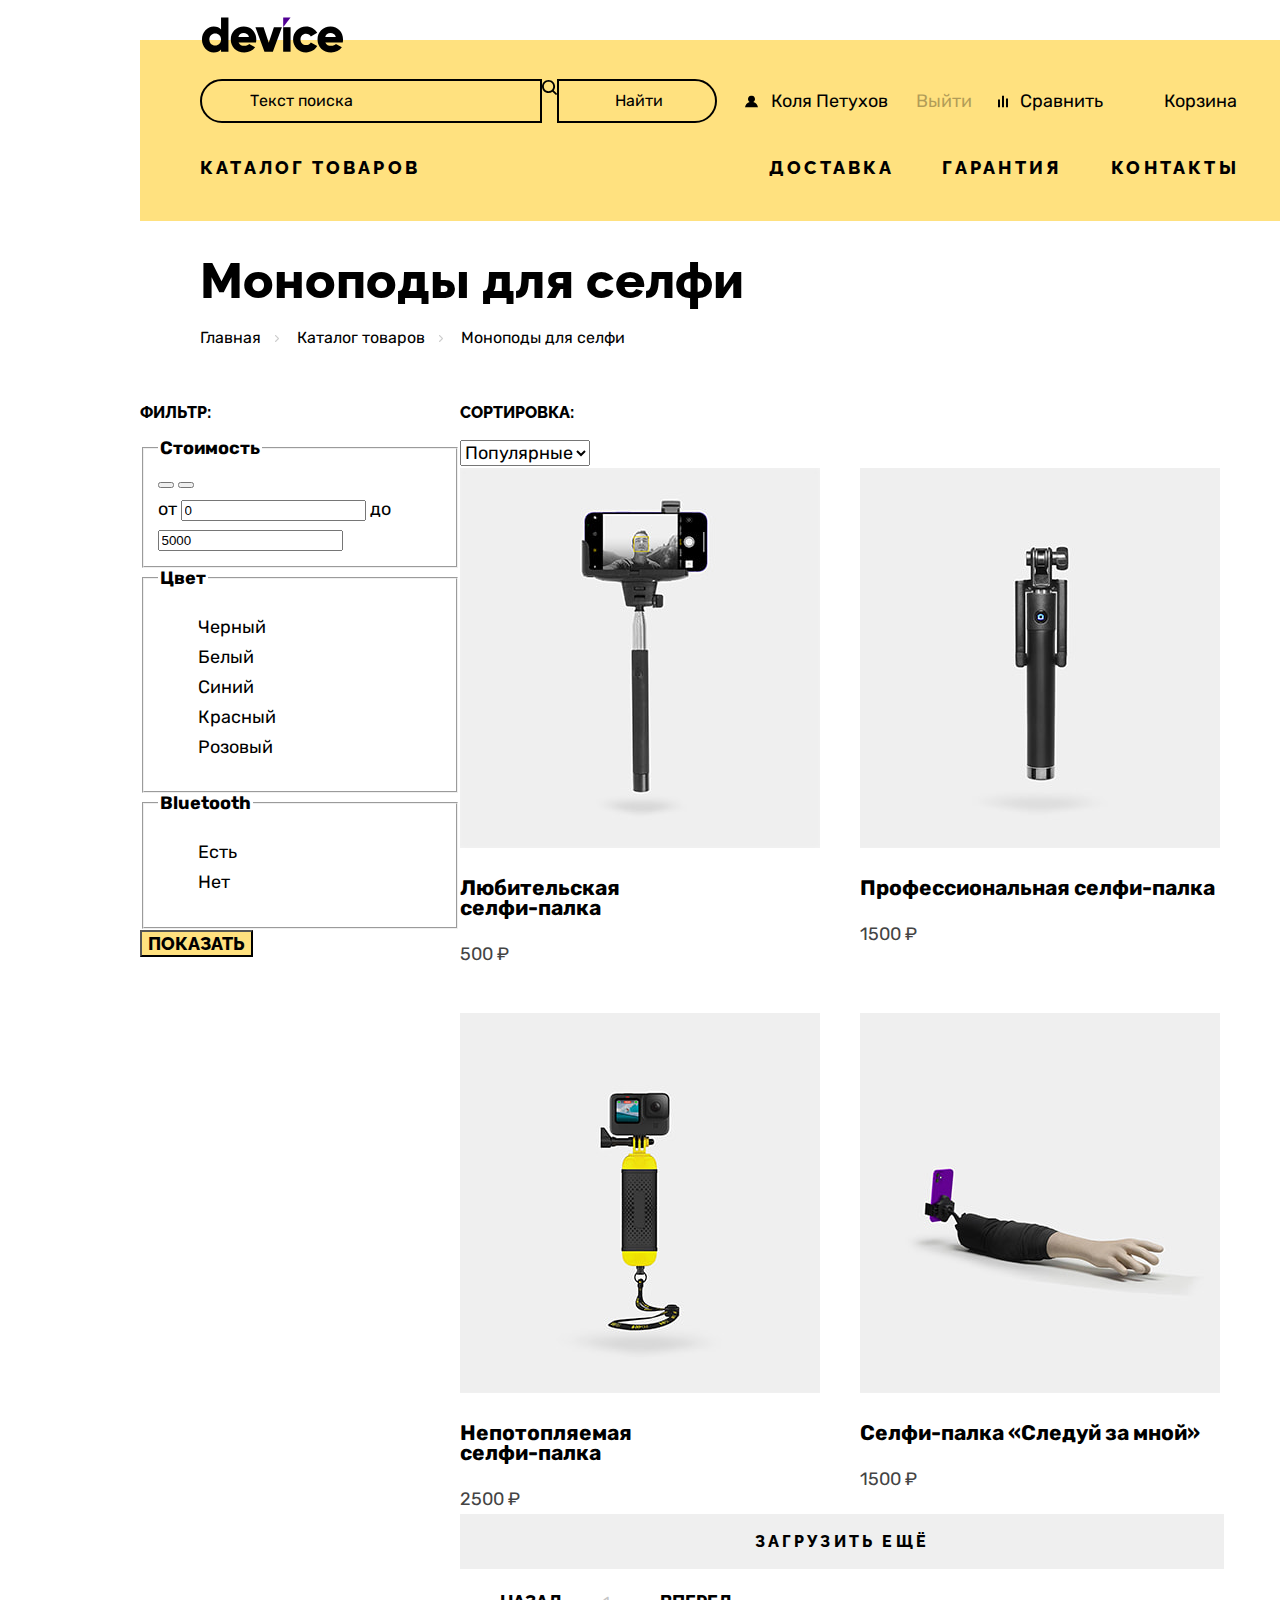
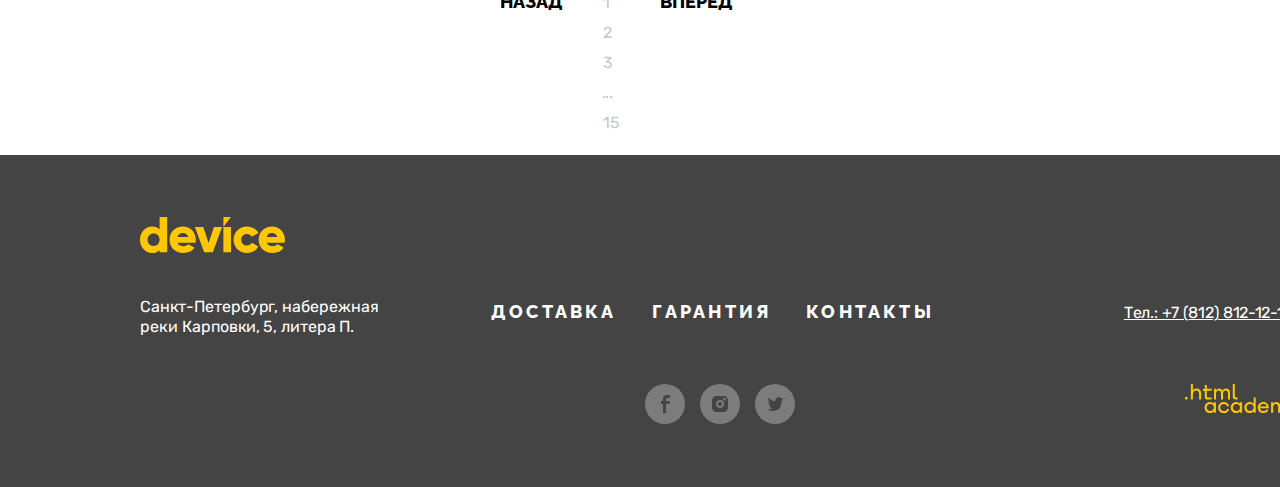
==== commit b881dcbe: "Update catalog.html" ====
--- a/catalog.html
+++ b/catalog.html
@@ -9,49 +9,57 @@
   <body>
     <div class="container">
       <header class="main-header">
-        <div class="container-for-content">
-          <nav class="navigation">
-            <a class="main-logo" href="index.html">
-              <img class="main-logo" src="./images/logo.svg" width="145" height="36" alt="Логотип Device.">
-            </a>
-            <div class="navigation-first">
-              <form class="search-form search-form-catalog" action="https://echo.htmlacademy.ru/" method="post">
-                <input class="search-field" type="search" placeholder="Текст поиска">
-                <button class="button-search" type="submit">Найти</button>
-              </form>
-              <ul class="navigation-list reset-list">
-                <li class="navigation-item navigation-catalog">
-                  <p class="navigation-user">Коля Петухов</p>
-                </li>
-                <li class="navigation-item navigation-catalog">
-                  <a class="navigation-link navigation-link-exit" href="#">Выйти</a>
-                </li>  
-                <li class="navigation-item navigation-catalog">
-                  <a class="navigation-link" href="#">Сравнить</a>
-                </li>
-                <li class="navigation-item navigation-catalog">
-                  <a class="navigation-link" href="#">Корзина</a>
-                </li>
-              </ul>
-            </div>
-            <div class="navigation-second">
-              <ul class="information-list information-list-catalog reset-list">
-                <li class="information-item">
-                  <a class="information-link" href="#">Каталог товаров</a>
-                </li>
-                <li class="information-item">
-                  <a class="information-link" href="#">Доставка</a>
-                </li>
-                <li class="information-item">
-                  <a class="information-link" href="#">Гарантия</a>
-                </li>
-                <li class="information-item">
-                  <a class="information-link" href="#">Контакты</a>
-                </li>
-              </ul>
-            </div>
-          </nav>
-        </div>
+        <nav class="navigation container-for-content">
+          <a class="main-logo" href="index.html">
+            <img class="main-logo" src="./images/logo.svg" width="145" height="36" alt="Логотип Device.">
+          </a>
+          <div class="navigation-first">
+            <form class="search-form search-form-catalog" action="https://echo.htmlacademy.ru/" method="post">
+              <input class="search-field" type="search" placeholder="Текст поиска">
+                <svg class="search-image" width="16" height="17" viewBox="0 0 16 17" fill="none" xmlns="http://www.w3.org/2000/svg">
+                  <path d="m15.7 14.69-3.1-3.1c.9-1.2 1.4-2.6 1.4-4.2 0-3.9-3.1-7-7-7s-7 3.1-7 7 3.1 7 7 7c1.6 0 3-.5 4.2-1.4l3.1 3.1c.2.2.4.3.7.3.6 0 1-.4 1-1 0-.2-.1-.5-.3-.7ZM2 7.39c0-2.8 2.2-5 5-5s5 2.2 5 5-2.2 5-5 5-5-2.2-5-5Z" fill="#000"/>
+                </svg>
+              <button class="button-search" type="submit">Найти</button>
+            </form>
+            <ul class="navigation-list reset-list">
+              <li class="navigation-item navigation-catalog">
+                <svg class="navigation-image" width="15" height="13" viewBox="0 0 15 13" fill="none" xmlns="http://www.w3.org/2000/svg"><g clip-path="url(#a)">
+                  <path d="M1 12.39h13c-.2-2.6-2.1-4.8-4.7-5.5 1-.6 1.7-1.7 1.7-3 0-1.9-1.6-3.5-3.5-3.5S4 1.99 4 3.89c0 1.3.7 2.4 1.7 3-2.6.7-4.5 2.9-4.7 5.5Z" fill="#000"/></g><defs><clipPath id="a"><path fill="#fff" transform="translate(0 .39)" d="M0 0h15v12H0z"/></clipPath></defs>
+                </svg>
+                <p class="navigation-user">Коля Петухов</p>
+              </li>
+              <li class="navigation-item navigation-catalog">
+                <a class="navigation-link navigation-link-exit" href="#">Выйти</a>
+              </li>  
+              <li class="navigation-item navigation-catalog">
+                <svg class="navigation-image-compare" width="10" height="13" viewBox="0 0 10 13" fill="none" xmlns="http://www.w3.org/2000/svg"><g clip-path="url(#a)" fill="#000">
+                  <path d="M6 .39H4v12h2v-12ZM2 4.39H0v8h2v-8ZM10 3.39H8v9h2v-9Z"/></g><defs><clipPath id="a">
+                  <path fill="#fff" transform="translate(0 .39)" d="M0 0h10v12H0z"/></clipPath></defs>
+                </svg>
+                <a class="navigation-link" href="#">Сравнить</a>
+              </li>
+              <li class="navigation-item navigation-catalog">
+                <a class="navigation-link" href="#">Корзина</a>
+              </li>
+            </ul>
+          </div>
+          <div class="navigation-second">
+            <ul class="information-list information-list-catalog reset-list">
+              <li class="information-item">
+                <a class="information-link" href="#">Каталог товаров</a>
+              </li>
+              <li class="information-item">
+                <a class="information-link" href="#">Доставка</a>
+              </li>
+              <li class="information-item">
+                <a class="information-link" href="#">Гарантия</a>
+              </li>
+              <li class="information-item">
+                <a class="information-link" href="#">Контакты</a>
+              </li>
+            </ul>
+          </div>
+        </nav>
       </header>
       <main class="main-inner">
         <div class="form-container">
@@ -81,32 +89,55 @@
           <h3 class="catalog-title">Фильтр:</h3>
             <fieldset class="catalog-filter-price">
               <legend class="range-price">Стоимость</legend>
+              <div class="range-scale">
+                <div class="range-bar" style="left: 0; width: 119px">
+                  <button class="range-toggle toggle-min" type="button">
+                    <span class="visually-hidden">Изменить минимальную цену.</span>
+                  </button>
+                  <button class="range-toggle toggle-max" type="button">
+                    <span class="visually-hidden">Изменить максимальную цену.</span>
+                  </button>
+                </div>
+              </div>
+              <div class="container-price">
+                <label class="field-price ">
+                  от <input class="range-input range-first" type="number" value="0" name="min-price">
+                </label>
+                <label class="field-price">
+                  до <input class="range-input range-second" type="number" value="5000" name="max-price">
+                </label>
+              </div>         
             </fieldset>
             <fieldset class="catalog-filter-group">
               <legend class="catalog-filter-title">Цвет</legend>
               <ul class="catalog-filter-list reset-list">
                 <li class="catalog-filter-item">
                   <label class="control">
-                    <input class="control-input" type="checkbox" name="black" checked>Черный
-                  </label>
-                </li>
-                <li class="catalog-filter-item">
-                  <label class="control">
-                    <input class="control-input" type="checkbox" name="white" checked>Белый
-                  </label>
-                <li class="catalog-filter-item">
-                  <label class="control">
-                    <input class="control-input" type="checkbox" name="blue">Синий
-                  </label>
-                </li>
-                <li class="catalog-filter-item">
-                  <label class="control">
-                    <input class="control-input" type="checkbox" name="red">Красный
-                  </label>
-                </li>
-                <li class="catalog-filter-item">
-                  <label class="control">
-                    <input class="control-input" type="checkbox" name="pink">Розовый
+                    <input class="visually-hidden control-input" type="checkbox" name="black" checked>Черный
+                    <span class="control-mark"></span>
+                  </label>
+                </li>
+                <li class="catalog-filter-item">
+                  <label class="control">
+                    <input class="visually-hidden control-input" type="checkbox" name="white" checked>Белый
+                    <span class="control-mark"></span>
+                  </label>
+                <li class="catalog-filter-item">
+                  <label class="control">
+                    <input class="visually-hidden control-input" type="checkbox" name="blue">Синий
+                    <span class="control-mark control-mark-calm"></span>
+                  </label>
+                </li>
+                <li class="catalog-filter-item">
+                  <label class="control">
+                    <input class="visually-hidden control-input" type="checkbox" name="red">Красный
+                    <span class="control-mark control-mark-calm"></span>
+                  </label>
+                </li>
+                <li class="catalog-filter-item">
+                  <label class="control">
+                    <input class="visually-hidden control-input" type="checkbox" name="pink">Розовый
+                    <span class="control-mark control-mark-calm"></span>
                   </label>
                 </li>
               </ul>
@@ -114,14 +145,16 @@
             <fieldset class="catalog-filter-group">
               <legend class="catalog-filter-title">Bluetooth</legend>
               <ul class="catalog-filter-list reset-list">
-                <li class="catalog-filter-item">
-                  <label class="control">
-                    <input class="control-input" type="radio" name="choice-property" value="yes" checked>Есть
-                  </label>
-                </li>
-                <li class="catalog-filter-item">
-                  <label class="control">
-                    <input class="control-input" type="radio" name="choice-property" value="no">Нет
+                <li class="catalog-filter-final">
+                  <label class="control">
+                    <input class="visually-hidden control-input" type="radio" name="choice-property" value="yes" checked>Есть
+                    <span class="control-mark"></span>
+                  </label>
+                </li>
+                <li class="catalog-filter-final">
+                  <label class="control">
+                    <input class="visually-hidden control-input" type="radio" name="choice-property" value="no">Нет
+                    <span class="control-mark control-mark-calm"></span>
                   </label>
                 </li>
               </ul>
@@ -129,71 +162,90 @@
             <button class="choice-button" type="submit">Показать</button>
           </form>
           <div class="catalog-right-column">
-          <p class="result-of-search">Сортировка:</p>
-          <select class="select-control" aria-label="Сортировка">
-            <option value="popular">Популярные</option>
-          </select>
-          <ul class="catalog-list reset-list">
-            <li class="catalog-card">
-              <a class="catalog-link" href="#">
-                <img class="catalog-image" src="./images/catalog/selfie-stick-simple.jpg" width="360" height="380" alt="Любительская селфи-палка."> 
-              </a>
-              <h3 class="catalog-description">Любительская селфи-палка</h3>
-                <span class="catalog-price">500 ₽</span>
-            </li>
-            <li class="catalog-card">
-              <a class="catalog-link" href="#">
-                <img class="catalog-image" src="./images/catalog/selfie-stick-prof.jpg" width="360" height="380" alt="Профессиональная селфи-палка."> 
-              </a>
-              <h3 class="catalog-description">Профессиональная селфи-палка</h3>
-                <span class="catalog-price">1500 ₽</span>
-            </li>
-            <li class="catalog-card">
-              <a class="catalog-link" href="#">
-                <img class="catalog-image" src="./images/catalog/selfie-stick-waterproof.jpg" width="360" height="380" alt="Непотопляемая селфи-палка."> 
-              </a>
-              <h3 class="catalog-description">Непотопляемая селфи-палка</h3>
-                <span class="catalog-price">2500 ₽</span>
-            </li>
-            <li class="catalog-card">
-              <a class="catalog-link" href="#">
-                <img class="catalog-image" src="./images/catalog/selfie-stick-followme.jpg" width="360" height="380" alt="Селфи-палка «Следуй за мной»."> 
-              </a>
-              <h3 class="catalog-description">Селфи-палка «Следуй за мной»</h3>
-                <span class="catalog-price">1500 ₽</span>
-            </li>
-          </ul>
-          <button class="show-more-button" type="button">Загрузить ещё</button>
-          <ul class="pagination reset-list">
-            <li class="pagination-item">
-              <a class="pagination-link pagination-prev">
-                <span class="pagination-link">Назад</span>
-              </a>
-            </li>
-            <li class="pagination-item">
-              <a class="pagination-number pagination-current">1</a>
-            </li>
-            <li class="pagination-item">
-              <a class="pagination-number" href="#">2</a>
-            </li>
-            <li class="pagination-item">
-              <a class="pagination-number" href="#">3</a>
-            </li>
-            <li class="pagination-item">
-              <a class="pagination-number" href="#">...</a>
-            </li>
-            <li class="pagination-item">
-              <a class="pagination-number" href="#">15</a>
-            </li>
-            <li class="pagination-item">
-              <a class="pagination-link pagination-next" href="#">
-                <span class="pagination-link">Вперед</span>
-              </a>
-            </li>
-          </ul>
+            <div class="sorting-container">
+              <p class="result-of-search">Сортировка:</p>
+              <select class="select-control" aria-label="Сортировка">
+                <option value="popular">Популярные</option>
+              </select>
+            </div>
+            <div class="catalog-container">
+              <ul class="catalog-list reset-list">
+                <li class="catalog-card">
+                  <a class="catalog-link" href="#">
+                    <img class="catalog-image" src="./images/catalog/selfie-stick-simple.jpg" width="360" height="380" alt="Любительская селфи-палка."> 
+                  </a>
+                  <div class="catalog-description-wrapper">
+                    <h3 class="catalog-description">Любительская<br> селфи-палка</h3>
+                      <span class="catalog-price">500 ₽</span>
+                  </div>
+                </li>
+                <li class="catalog-card">
+                  <a class="catalog-link" href="#">
+                    <img class="catalog-image" src="./images/catalog/selfie-stick-prof.jpg" width="360" height="380" alt="Профессиональная селфи-палка."> 
+                  </a>
+                  <div class="catalog-description-wrapper">
+                    <h3 class="catalog-description">Профессиональная селфи-палка</h3>
+                      <span class="catalog-price">1500 ₽</span>
+                  </div>
+                </li>
+                <li class="catalog-card">
+                  <a class="catalog-link" href="#">
+                    <img class="catalog-image" src="./images/catalog/selfie-stick-waterproof.jpg" width="360" height="380" alt="Непотопляемая селфи-палка."> 
+                  </a>
+                  <div class="catalog-description-wrapper">
+                    <h3 class="catalog-description">Непотопляемая<br> селфи-палка</h3>
+                      <span class="catalog-price">2500 ₽</span>
+                  </div>
+                </li>
+                <li class="catalog-card">
+                  <a class="catalog-link" href="#">
+                    <img class="catalog-image" src="./images/catalog/selfie-stick-followme.jpg" width="360" height="380" alt="Селфи-палка «Следуй за мной»."> 
+                  </a>
+                  <div class="catalog-description-wrapper">
+                    <h3 class="catalog-description">Селфи-палка «Следуй за мной»</h3>
+                      <span class="catalog-price">1500 ₽</span>
+                  </div>
+                </li>
+              </ul>
+              <button class="show-more-button" type="button">Загрузить ещё</button>
+              <div class="pagination">
+                <ul class="pagination-prev reset-list">
+                  <li class="pagination-item-prev">
+                    <a class="pagination-link">
+                      <span class="pagination-link">Назад</span>
+                    </a>
+                  </li>
+                </ul>
+                <ul class="pagination-main reset-list">
+                  <li class="pagination-item">
+                    <a class="pagination-number pagination-current">1</a>
+                  </li>
+                  <li class="pagination-item">
+                    <a class="pagination-number" href="#">2</a>
+                  </li>
+                  <li class="pagination-item">
+                    <a class="pagination-number" href="#">3</a>
+                  </li>
+                  <li class="pagination-item">
+                    <a class="pagination-number" href="#">...</a>
+                  </li>
+                  <li class="pagination-item">
+                    <a class="pagination-number" href="#">15</a>
+                  </li>
+               </ul>
+               <ul class="pagination-next reset-list">
+                  <li class="pagination-item-next">
+                    <a class="pagination-link" href="#">
+                      <span class="pagination-link">Вперед</span>
+                    </a>
+                  </li>
+                </ul>
+              </div>
+            </div>
           </div>
         </section>
-        <footer class="page-footer">
+      </main>
+      <footer class="page-footer">
           <div class="page-footer-wrapper">
             <a class="footer-logo" href="index.html">
               <img class="footer-logo" src="./images/footer-logo.svg" width="145" height="36" alt="Логотип Device.">
@@ -258,8 +310,7 @@
               </a>
             </div>
           </div>
-        </footer>
-      </main>
+      </footer>
     </div>
   </body>
 </html>--- a/styles/styles.css
+++ b/styles/styles.css
@@ -35,7 +35,7 @@
   font-size: 18px; 
   line-height: 30px;
   color: #000000;
-  background-color: #f2f2f2;    
+  background-color: #E5E5E5;    
 }
 
 .container {
@@ -44,6 +44,12 @@
   background-color: #FFFFFF;
 }
 
+.container-for-content {
+  width: 1160px;
+  margin: 0 140px;
+  background-color: #FFFFFF;
+}
+
 .visually-hidden {
   position: absolute;
   width: 1px;
@@ -60,8 +66,19 @@
 }
 
 .main-header {
-  color: #000000;
-  background-color: #FFFFFF;
+  margin-top: 40px;
+}
+
+.navigation {
+  background-color: #FFE17F;
+  position: relative;
+  margin-bottom: 35px;
+}
+
+.main-logo {
+  position: absolute;
+  left: 30px;
+  top: -11.5px;
 }
 
 .navigation-link {
@@ -71,8 +88,17 @@
   font-weight: 400;
   text-align: center;
   color: #000000;
-  background-color: #FFFFFF;
-  text-decoration: none;
+  background-color: #FFE17F;
+  text-decoration: none;
+}
+
+.navigation-link-exit {
+  opacity: 0.3;
+}
+
+.navigation-user {
+  margin: 0;
+  font-weight: 400;
 }
 
 .information-link {
@@ -82,17 +108,37 @@
   font-weight: 800;
   letter-spacing: 3.2px;
   color: #000000;
-  background-color: #FFFFFF;
+  background-color: #FFE17F;
   text-decoration: none;
   text-transform: uppercase;
 }
 
-.search-field {
+.search-form {
+  display: flex;
+  width: 517px;
+  padding-left: 60px;
+  margin-right: 53px;
+}
+
+.search-form-catalog {
+  margin-right: 53.5px;
+}
+
+.search-field::-webkit-input-placeholder {
   font-family: "Rubik", sans-serif;
   font-size: 16px;
   line-height: 20px;
   font-weight: 400;
   color: #000000;
+}
+
+.search-field {
+  display: block;
+  width: 359px;
+  padding: 10px 50px 10px 48px;
+  border: 2px solid #000000;
+  background-color: #FFE17F;
+  border-radius: 50px 0 0 50px;
 }
 
 .button-search {
@@ -103,59 +149,89 @@
   color: #000000;
   text-align: center;
   width: 160px;
+  padding: 10px 56px;
+  background-color: #FFE17F;
+  border: 2px solid #000000;
+  border-radius: 0 50px 50px 0;
 }
 
 .navigation-first {
   display: flex;
-  width: 1160px;
-  margin: 0 140px;
-}
-
-.search-form {
-  display: flex;
-  width: 517px;
-  padding-left: 60px;
-  margin-right: 53px;
-}
-
-.search-field {
-  width: 359px;
+  margin: 0;
+  padding-top: 39px;
+  margin-bottom: 30px;
 }
 
 .navigation-list {
   display: flex;
-  width: 557px;
+  width: 470px;
+  align-items: center;
   margin: 0 auto;
   padding: 0;
   padding-right: 60px;
 }
 
 .navigation-item:first-child {
+  position: relative;
   margin-right: 198px;
 }
 
+.navigation-image {
+  position: absolute;
+  top: 9px;
+  bottom: 9px;
+  left: -27px;
+}
+
 .navigation-item:nth-child(2) {
+  position: relative;
   margin-right: 61px;
 }
 
-.navigation-user {
-  margin: 0;
+.navigation-image-compare {
+  position: absolute;
+  top: 9px;
+  bottom: 9px;
+  left: -22px;
+}
+
+.navigation-item:nth-child(3) {
+  position: relative;
+}
+
+.navigation-image-basket {
+  position: absolute;
+  top: 4.5px;
+  bottom: 4.5px;
+  left: -43px;
 }
 
 .navigation-catalog:first-child {
   margin-right: 28px;
 }
 
+.navigation-catalog:nth-child(2) {
+  margin-right: 48.5px;
+}
+
+.navigation-catalog:nth-child(3) {
+  margin-right: 61px;
+}
+
 .navigation-second {
   display: flex;
-  width: 1160px;
-  margin: 0 140px;
+  margin: 0;
 }
 
 .information-list {
   display: flex;
   width: 1040px;
-  padding: 0 60px;
+  padding: 0 60px 152px 60px;
+  margin: 0;
+}
+
+.information-list-catalog {
+  padding: 0 60px 38px 60px;
 }
 
 .information-item:first-child {
@@ -183,7 +259,6 @@
 }
 
 .description-property,
-.info-description,
 .text-decoration {
   font-weight: 400;
   color: #444444;
@@ -191,15 +266,17 @@
 
 .property-more,
 .servises-item,
-.button-information {
+.button-information,
+.button-writeus {
   font-family: "Raleway", sans-serif;
   font-size: 18px;
   line-height: 21px;
   font-weight: 800;
   text-align: center;
   text-transform: uppercase;
-  color: #000000;
-  background-color: #FFE17F;
+  text-decoration: none;
+  letter-spacing: 3.2px;
+  color: #000000;
 }
 
 .meaning {
@@ -218,8 +295,7 @@
 .gallery-column {
   display: flex;
   justify-content: space-between;
-  width: 1160px;
-  margin: 0 140px;
+  margin: 0;
 }
 
 .gallery {
@@ -257,6 +333,7 @@
   column-gap: 20px;
   padding: 0;
   padding-right: 253px;
+  margin: 0;
 }
 
 .property-last {
@@ -269,12 +346,17 @@
 
 /* ------goods------ */
 
+.goods {
+  margin-bottom: 70px;
+}
+
 .goods-link {
   text-decoration: none;
 }
 
 .goods-images {
   background-color: #FFE17F;
+  margin-bottom: 32px;
 }
 
 .goods-description {
@@ -283,6 +365,8 @@
   line-height: 24px;
   font-weight: 800;
   color: #000000;
+  letter-spacing: -0.32px;
+  margin: 0;
 }
 
 .goods-list {
@@ -290,18 +374,153 @@
   grid-template-columns: repeat(6, 160px);
   column-gap: 40px;
   padding: 0;
-  margin: 0 140px;
+  margin: 0;
+}
+
+.servises-item-calm {
+  width: 160px;
+  padding-right: 120px;
+  position: relative;
+  z-index: 1;
+}
+
+.servises-link {
+  display: block;
+  padding: 10px 3.64px;
+  text-decoration: none;
+  color: #000000;
+}
+
+.servises-link::after {
+  position: absolute;
+  content: " ";
+  width: 160px;
+  height: 8px;
+  left: 0;
+  top: 16px;
+  background-color: #FFE17F;
+  z-index: -1;
 }
 
 .servises-current {
   color: #FFE17F;
   background-color: #000000;
+  display: block;
+  text-decoration: none;
+  padding: 9px 120px 11px 0;
+}
+
+.servis-wrapper {
+  position: relative;
+  display: flex;
+  width: 1160px;
+  z-index: 1;
+}
+
+.servis-wrapper::after {
+  position: absolute;
+  content: " ";
+  background-color: #F0F0F0;
+  width: 1440px;
+  height: 289px;
+  top: 102px;
+  left: -140px;
+  z-index: -1;
+}
+
+.servises {
+  position: relative;
+  width: 280px;
+  margin-right: 123px;
+}
+
+.servises::after {
+  position: absolute;
+  content: " ";
+  width: 7px;
+  height: 319px;
+  background-color: #000000;
+  right: 0;
+  top: 0;
+}
+
+.delivery {
+  width: 694px;
+  background-image: url("../images/icons/running-man.svg");
+  background-repeat: no-repeat;
+  background-position: left 558px center;
+  padding: 72.5px 63px 72.5px 0;
+}
+
+.info-delivery {
+  font-weight: 400;
+  color: #444444;
+  width: 452px;
+  margin: 0;
+}
+
+.guarantee {
+  width: 729px;
+  background-image: url("../images/icons/guarantee.svg");
+  background-repeat: no-repeat;
+  background-position: left 558px center;
+  padding: 62px 28px 62px 0;
+}
+
+.info-guarantee {
+  font-weight: 400;
+  color: #444444;
+  width: 476px;
+  margin: 0;
+}
+
+.credit {
+  width: 729px;
+  background-image: url("../images/icons/man-with-card.svg");
+  background-repeat: no-repeat;
+  background-position: left 573px center;
+  padding: 65.5px 28px 65.5px 0;
+}
+
+.info-credit {
+  font-weight: 400;
+  color: #444444;
+  width: 475px;
+  margin: 0;
+}
+
+.info-title {
+  margin: 0;
+  margin-bottom: 34px;
+}
+
+.servises-offer {
+  margin: 0;
+  padding: 64px 0 65px 0;
+}
+
+.servises-item {
+  margin-bottom: 35px;
+}
+
+.servises-offer li:nth-child(3) {
+  margin-bottom: 0;
+}
+
+.servis-hidden {
+  display: none;
+}
+
+.order-delivery {
+  position: relative;
+  margin-top: 142px;
+  margin-bottom: 70px;
 }
 
 .button-delivery {
   font-family: "Raleway", sans-serif;
   font-size: 20px;
-  line-height: 23px;
+  line-height: 20px;
   font-weight: 800;
   text-align: center;
   text-transform: uppercase;
@@ -312,13 +531,17 @@
   display: block; 
   width: 910px;
   padding: 40px 125px;
-  margin: 70px 140px;
+}
+
+.delivery-image {
+  position: absolute;
+  left: 0;
+  top: 0;
 }
 
 .aboutus-information {
   display: flex;
-  width: 1160px;
-  margin: 0 140px 70px;
+  margin: 0 0 70px;
 }
 
 .about {
@@ -330,46 +553,55 @@
   width: 532px;
 }
 
-.subscribe {
-  display: flex;
-  flex-wrap: wrap;
-  background-color: #F0F0F0;
-}
-
-.subscribe-offer {
-  width: 348px;
-  padding: 64px 0 0 147px;
-  margin: 0;
-  margin-right: 252px;
-  margin-bottom: 144px;
-}
-
-.subscribe-description {
-  width: 560px;
-  margin: 0;
-  margin-bottom: 144px;
-  padding: 74px 133px 0 0;
-}
-
-.subscribe-form {
-  width: 810px;
-  padding-left: 141px;
-  padding-bottom: 56px;
-  margin-right: 188px;
-}
-
-.subscribe-text {
-  width: 160px;
-  margin: 0;
-  padding: 0 141px 69.5px 0;
-}
-  
-.contacts-address-text,
-.contacts-phone {
-  font-weight: 400;
-  color: #444444;
-  text-decoration: none;
-  font-style: normal;
+.aboutus {
+  padding-top: 47px;
+  margin: 0 0 48px;
+}
+
+.aboutus-description {
+  margin: 0;
+  margin-bottom: 30px;
+}
+
+.delivery-list {
+  position: relative;
+  padding: 0;
+  padding-left: 34px;
+  margin: 0 0 30px;
+}
+
+.delivery-item {
+  font-size: 18px;
+  line-height: 20px;
+  font-weight: 700;
+  position: relative;
+  margin-bottom: 19px;
+}
+
+.delivery-list li:nth-child(3) {
+  margin-bottom: 0;
+}
+
+.delivery-item::before {
+  position: absolute;
+  content: " ";
+  width: 8px;
+  height: 8px;
+  top: 6px;
+  left: -34px;
+  background-color: #FFC700;
+  border-radius: 50%;
+}
+
+.contacts-title {
+  padding-top: 47px;
+  margin: 0 0 48px;
+}
+
+.contacts-description {
+  margin: 0;
+  margin-bottom: 30px;
+  padding-right: 34px;
 }
 
 .contacts-subtitle {
@@ -377,26 +609,122 @@
   line-height: 30px;
   font-weight: 700;
   color: #444444;
-}
-
-.delivery-item {
-  font-size: 18px;
-  line-height: 20px;
-  font-weight: 700;
+  margin: 0;
+  margin-bottom: 15px;
+}
+
+.contacts-address-text,
+.contacts-phone {
+  font-weight: 400;
+  color: #444444;
+  text-decoration: none;
+  font-style: normal;
+}
+
+.contacts-address-text {
+  margin: 0;
+}
+
+.contacts-address {
+  margin-bottom: 30px;
+}
+
+.contacts-subtitle {
+  margin-bottom: 15px;
+}
+
+.contacts-schedule {
+  margin: 0;
+  padding: 0;
+  margin-bottom: 30px;
 }
 
 .button-information {
-  text-decoration: none;
-}
-
-.field {
+  position: relative;
+  display: block;
+  width: 257.73px;
+  padding: 10px 6.14px;
+  z-index: 1;
+}
+
+.button-information::after {
+  position: absolute;
+  content: " ";
+  width: 270px;
+  height: 8px;
+  left: 0;
+  top: 16px;
+  background-color: #FFE17F;
+  z-index: -1;
+}
+
+.button-writeus {
+  position: relative;
+  display: block;
+  width: 247.23px;
+  padding: 10px 5.89px;
+  z-index: 1;
+}
+
+.button-writeus::after {
+  position: absolute;
+  content: " ";
+  width: 259px;
+  height: 8px;
+  left: 0;
+  top: 16px;
+  background-color: #FFE17F;
+  z-index: -1;
+}
+
+.subscribe {
+  position: relative;
+  display: flex;
+  flex-wrap: wrap;
+  background-color: #F0F0F0;
+}
+
+.subscribe-offer {
+  width: 348px;
+  padding-top: 64px;
+  padding-left: 147px;
+  margin: 0;
+  margin-right: 252px;
+  margin-bottom: 144px;
+}
+
+.subscribe-description {
+  width: 560px;
+  margin: 0;
+  margin-bottom: 144px;
+  padding-top: 74px;
+}
+
+.subscribe-form {
+  display: flex;
+  width: 810px;
+  padding-bottom: 56px;
+  padding-left: 141px;
+  margin-right: 188px;
+}
+
+.field::-webkit-input-placeholder {
   font-family: "Rubik", sans-serif;
   font-size: 18px;
   line-height: 30px;
   font-weight: 400;
   color: #444444;
   opacity: 0.5;
+}
+
+.field {
+  display: block;
   width: 557px;
+  padding: 11px 224px 11px 16px;
+  border: 0;
+  background-color: #F0F0F0;
+  box-sizing: border-box;
+  border-bottom: 3px solid #CECECE;
 }
 
 .newsletter-button {
@@ -405,21 +733,71 @@
   line-height: 21px;
   font-weight: 800;
   text-align: center;
+  letter-spacing: 3.2px;
   color: #000000;
   text-transform: uppercase;
-  width: 230px;
-}
-
+  display: block;
+  width: 253px;
+  padding: 15px 39px;
+  border: 3px solid #CECECE;
+  cursor: pointer;
+}
+
+.subscribe-text {
+  display: flex;
+  width: 160px;
+  margin: 0;
+  padding-top: 13.5px;
+  padding-bottom: 69.5px;
+  justify-content: flex-end;
+  background-image: url("../images/icons/tick.svg");
+  background-repeat: no-repeat;
+  background-position: left top 20.5px;
+}
+ 
 /* ------catolog ------ */
+
+.form-container {
+  width: 1079px;
+  margin-left: 200px;
+  margin-right: 161px;
+  margin-bottom: 35px;
+}
 
 .inner-header-title {
   font-family: "Raleway", sans-serif;
   font-size: 50px;
   line-height: 50px;
   font-weight: 800;
-}
-
-.breadcrambs-link {
+  margin: 0;
+  margin-bottom: 16px;
+}
+
+.breadcrumbs {
+  display: flex;
+  margin: 0;
+  padding: 0;
+}
+
+.breadcrumbs-item {
+  position: relative;
+  margin-right: 36px;
+}
+
+.breadcrumbs-item::after {
+  position: absolute;
+  content: url(../images/icons/arrow-right.svg);
+  width: 4px;
+  height: 7px;
+  top: -1px;
+  right: -18px;
+}
+
+.breadcrumbs-item:nth-child(3)::after {
+  content: none;
+}
+
+.breadcrumbs-link {
   font-size: 16px;
   line-height: 19px;
   font-weight: 400;
@@ -441,7 +819,6 @@
   text-align: center;
   letter-spacing: 3.2px;
   display: block;
-  width: 760px;
   border: 0;
   padding: 18px 294.5px;
 }
@@ -507,6 +884,7 @@
 
 .catalog {
   display: flex;
+  margin: 0 140px;
 }
 
 .catalog-filter {
@@ -521,6 +899,8 @@
   display: grid;
   grid-template-columns: repeat(2, 360px);
   gap: 44px 40px;  
+  margin: 0;
+  padding: 0;
 }
 
 .pagination {
@@ -533,6 +913,11 @@
 .page-footer {
   background-color: #444444;
   color: #FFFFFF;
+}
+
+.page-footer-wrapper {
+  width: 1160px;
+  margin: 0 auto;
 }
 
 .company-address,
@@ -554,8 +939,59 @@
   line-height: 21px;
   font-weight: 800;
   text-align: center;
+  letter-spacing: 3.2px;
   text-transform: uppercase;
   text-decoration: none;
   color: #FFFFFF;
 }
 
+.footer-logo {
+  padding-top: 62px;
+  margin-bottom: 35px;
+}
+
+.info-footer-wrapper {
+  display: flex;
+  width: 1160px;
+  margin-bottom: 47px;
+}
+
+.company-address {
+  width: 239px;
+  margin: 0;
+  margin-right: 112px;
+}
+
+.footer-information-list {
+  display: grid;
+  grid-template-columns: repeat(3, auto);
+  column-gap: 35px;
+  padding: 0;
+  margin: 0;
+  margin-right: 190px;
+}
+
+.social-link-wrapper {
+  display: flex;
+  width: 1160px;
+  padding-bottom: 61px;
+}
+
+.social-list {
+  display: grid;
+  grid-template-columns: repeat(3, 40px);
+  column-gap: 15px;
+  padding: 0;
+  margin: 0;
+  margin-left: 505px;
+  margin-right: 390px;
+}
+
+.social-item {
+  height: 40px;
+}
+
+.html-link {
+  background-color: #444444;
+}
+
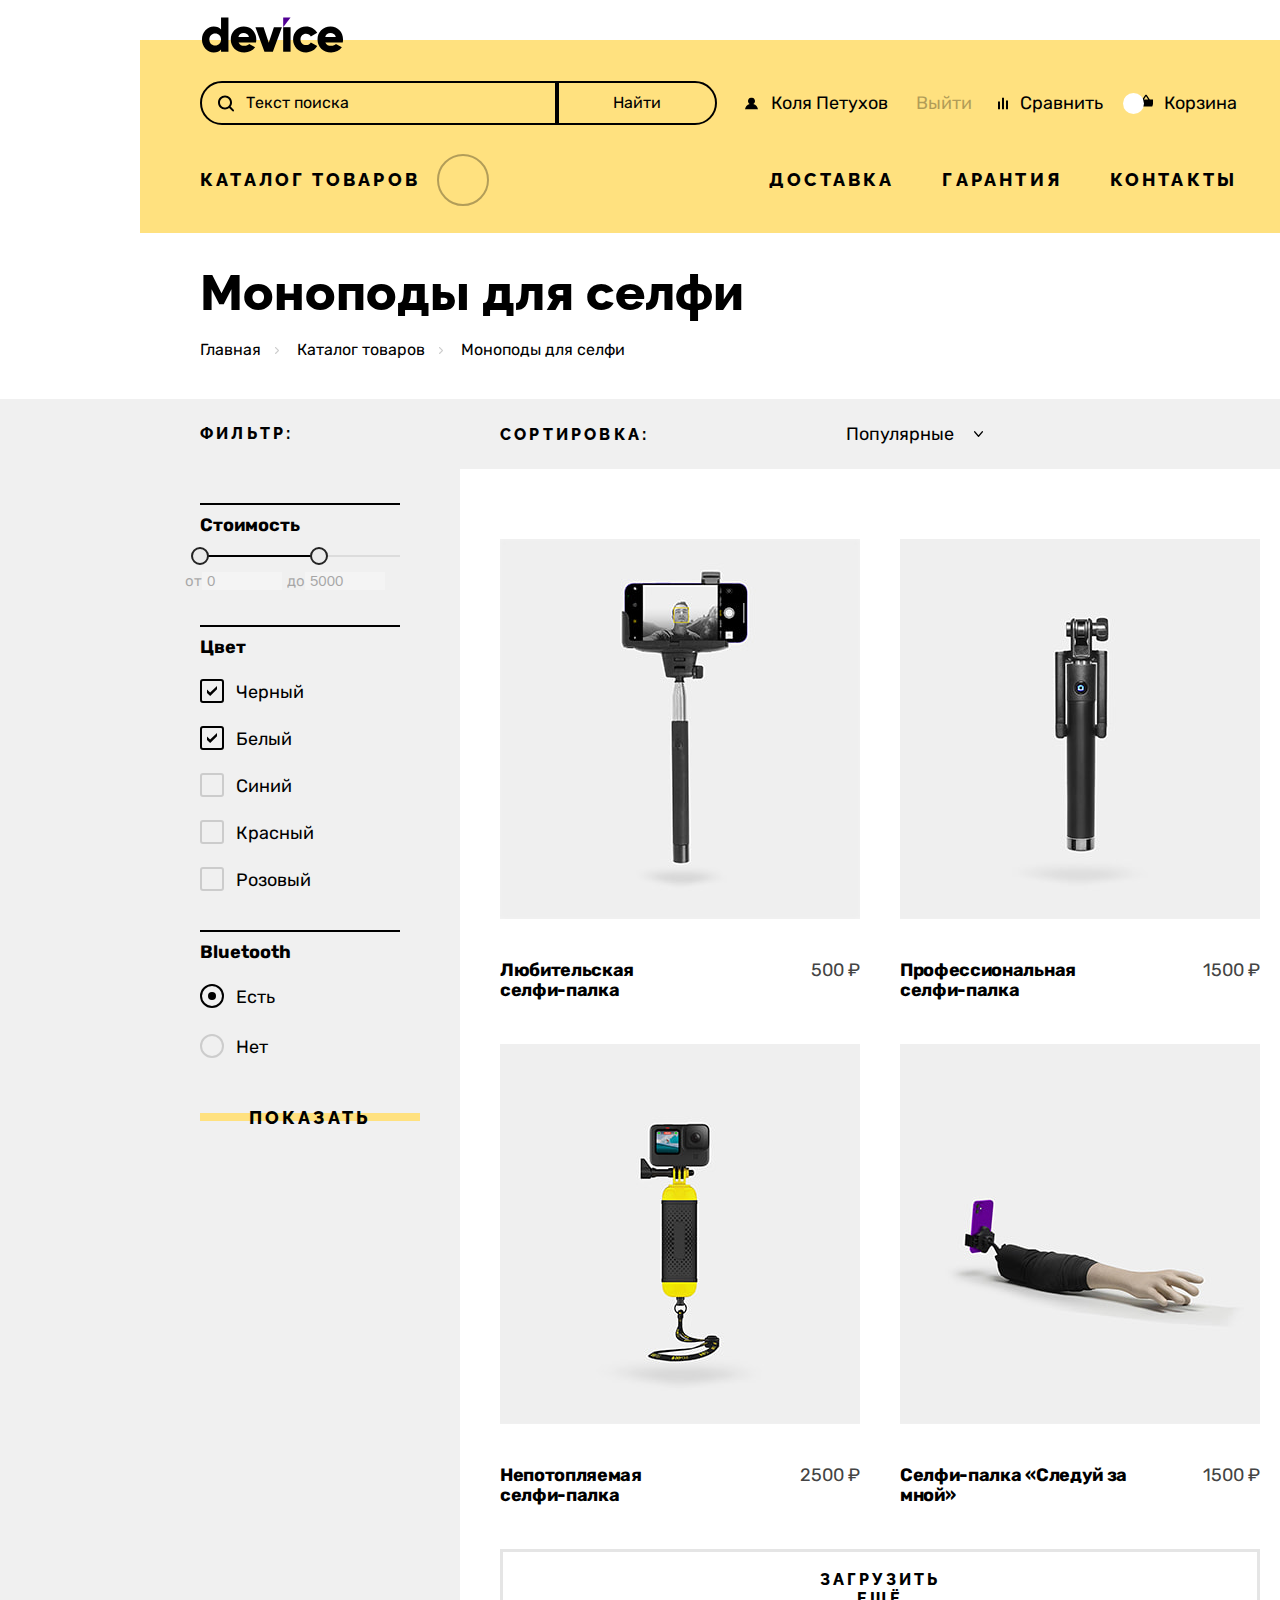
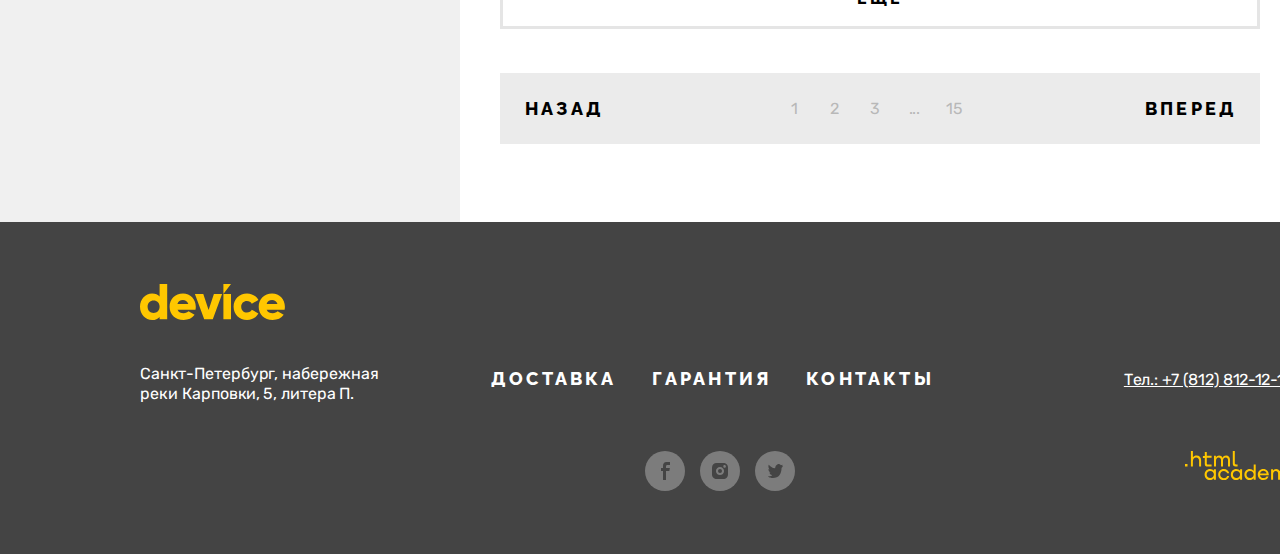
==== commit ae41fe79: "Update catalog.html" ====
--- a/catalog.html
+++ b/catalog.html
@@ -22,23 +22,27 @@
               <button class="button-search" type="submit">Найти</button>
             </form>
             <ul class="navigation-list reset-list">
-              <li class="navigation-item navigation-catalog">
+              <li class="navigation-catalog">
                 <svg class="navigation-image" width="15" height="13" viewBox="0 0 15 13" fill="none" xmlns="http://www.w3.org/2000/svg"><g clip-path="url(#a)">
                   <path d="M1 12.39h13c-.2-2.6-2.1-4.8-4.7-5.5 1-.6 1.7-1.7 1.7-3 0-1.9-1.6-3.5-3.5-3.5S4 1.99 4 3.89c0 1.3.7 2.4 1.7 3-2.6.7-4.5 2.9-4.7 5.5Z" fill="#000"/></g><defs><clipPath id="a"><path fill="#fff" transform="translate(0 .39)" d="M0 0h15v12H0z"/></clipPath></defs>
                 </svg>
                 <p class="navigation-user">Коля Петухов</p>
               </li>
-              <li class="navigation-item navigation-catalog">
+              <li class="navigation-catalog">
                 <a class="navigation-link navigation-link-exit" href="#">Выйти</a>
               </li>  
-              <li class="navigation-item navigation-catalog">
+              <li class="navigation-catalog">
                 <svg class="navigation-image-compare" width="10" height="13" viewBox="0 0 10 13" fill="none" xmlns="http://www.w3.org/2000/svg"><g clip-path="url(#a)" fill="#000">
                   <path d="M6 .39H4v12h2v-12ZM2 4.39H0v8h2v-8ZM10 3.39H8v9h2v-9Z"/></g><defs><clipPath id="a">
                   <path fill="#fff" transform="translate(0 .39)" d="M0 0h10v12H0z"/></clipPath></defs>
                 </svg>
                 <a class="navigation-link" href="#">Сравнить</a>
               </li>
-              <li class="navigation-item navigation-catalog">
+              <li class="navigation-catalog">
+                <svg class="navigation-image-basket" width="16" height="15" viewBox="0 0 16 15" fill="none" xmlns="http://www.w3.org/2000/svg"><g clip-path="url(#a)">
+                  <path d="m15.3 5.389-3.5.2-3.2-4.9c-.1-.2-.4-.3-.6-.3-.2 0-.5.1-.6.3l-3.2 4.9H.7c-.4 0-.7.3-.7.7v.2l1.9 6.7999c.2.7.7 1.1 1.4 1.1h9.4c.7 0 1.2-.4 1.4-1.1l1.9-6.9v-.2c0-.4-.3-.8-.7-.8ZM8 2.289l2.2 3.2H5.9l2.1-3.2Z" fill="#000"/></g><defs><clipPath id="a">
+                  <path fill="#fff" transform="translate(0 .389)" d="M0 0h16v14H0z"/></clipPath></defs>
+                </svg>
                 <a class="navigation-link" href="#">Корзина</a>
               </li>
             </ul>
@@ -46,8 +50,10 @@
           <div class="navigation-second">
             <ul class="information-list information-list-catalog reset-list">
               <li class="information-item">
-                <a class="information-link" href="#">Каталог товаров</a>
-              </li>
+                <a class="information-link information-link-catalog" href="#">Каталог товаров</a>
+              </li>
+            </ul>
+            <ul class="information-group information-group-catalog reset-list">
               <li class="information-item">
                 <a class="information-link" href="#">Доставка</a>
               </li>
--- a/styles/styles.css
+++ b/styles/styles.css
@@ -73,6 +73,23 @@
   background-color: #FFE17F;
   position: relative;
   margin-bottom: 35px;
+}
+
+.navigation-main {
+  margin-bottom: 0;
+}
+
+.navigation-main::after {
+  position: absolute;
+  content: "01";
+  font-family: "Rubik", sans-serif;
+  font-size: 180px;
+  line-height: 30px;
+  font-weight: 700;
+  text-align: center;
+  color: #FFFFFF;
+  right: 49px;
+  bottom: 40px;
 }
 
 .main-logo {
@@ -114,6 +131,7 @@
 }
 
 .search-form {
+  position: relative;
   display: flex;
   width: 517px;
   padding-left: 60px;
@@ -135,10 +153,19 @@
 .search-field {
   display: block;
   width: 359px;
-  padding: 10px 50px 10px 48px;
+  outline: none;
+  padding: 8px 50px 8px 44px;
   border: 2px solid #000000;
   background-color: #FFE17F;
   border-radius: 50px 0 0 50px;
+  box-sizing: border-box;  
+}
+
+.search-image {
+  position: absolute;
+  top: 14px;
+  left: 78px;
+  z-index: 1;
 }
 
 .button-search {
@@ -149,7 +176,7 @@
   color: #000000;
   text-align: center;
   width: 160px;
-  padding: 10px 56px;
+  padding: 10px 56px 10px 54px;
   background-color: #FFE17F;
   border: 2px solid #000000;
   border-radius: 0 50px 50px 0;
@@ -158,8 +185,8 @@
 .navigation-first {
   display: flex;
   margin: 0;
-  padding-top: 39px;
-  margin-bottom: 30px;
+  padding-top: 41px;
+  margin-bottom: 40px;
 }
 
 .navigation-list {
@@ -167,13 +194,16 @@
   width: 470px;
   align-items: center;
   margin: 0 auto;
-  padding: 0;
-  padding-right: 60px;
+  padding: 0 60px 0 0;
 }
 
 .navigation-item:first-child {
-  position: relative;
   margin-right: 198px;
+}
+
+.navigation-item:first-child,
+.navigation-catalog:first-child {
+  position: relative;
 }
 
 .navigation-image {
@@ -184,8 +214,12 @@
 }
 
 .navigation-item:nth-child(2) {
-  position: relative;
   margin-right: 61px;
+}
+
+.navigation-item:nth-child(2),
+.navigation-catalog:nth-child(3) {
+  position: relative;
 }
 
 .navigation-image-compare {
@@ -199,11 +233,37 @@
   position: relative;
 }
 
+.navigation-catalog:nth-child(4) {
+  position: relative;
+}
+
 .navigation-image-basket {
   position: absolute;
+  top: 6px;
+  bottom: 4.5px;
+  left: -26px;
+}
+
+.navigation-item:nth-child(3)::before, 
+.navigation-catalog:nth-child(4)::before {
+  position: absolute;
+  content: " ";
+  width: 21px;
+  height: 21px;
   top: 4.5px;
-  bottom: 4.5px;
-  left: -43px;
+  right: 93px;
+  border-radius: 50%;
+  background-color: #FFFFFF;
+  z-index: 1;
+}
+
+.navigation-item:nth-child(3)::after, 
+.navigation-catalog:nth-child(4)::after {
+  position: absolute;
+  content: url("../images/icons/two.svg");
+  top: -1px;
+  right: 100px;
+  z-index: 1;
 }
 
 .navigation-catalog:first-child {
@@ -220,30 +280,53 @@
 
 .navigation-second {
   display: flex;
+  width: 1160px;
   margin: 0;
 }
 
 .information-list {
-  display: flex;
-  width: 1040px;
-  padding: 0 60px 152px 60px;
-  margin: 0;
-}
-
-.information-list-catalog {
-  padding: 0 60px 38px 60px;
-}
-
-.information-item:first-child {
-  margin-right: 349px;
-}
-
-.information-item:nth-child(2) {
-  margin-right: 47px;
-}
-
-.information-item:nth-child(3) {
-  margin-right: 50px;
+  position: relative;
+  display: flex;
+  width: 530px;
+  padding: 0 0 145px 60px;
+  margin: 0;
+}
+
+.information-group {
+  display: grid;
+  grid-template-columns: repeat(3, auto);
+  column-gap: 45px;
+  width: 471px;
+  padding: 0 60px 145px 0;
+  margin: 0 0 0 auto;
+}
+
+.information-list-catalog, 
+.information-group-catalog {
+  padding-bottom: 38px;
+}
+
+.information-link-catalog::after {
+  position: absolute;
+  content: " ";
+  width: 48px;
+  height: 48px;
+  top: -11px;
+  right: 241px;
+  border-radius: 50%;
+  background-color: transparent;
+  border: 2px solid #000000;
+  opacity: 0.3;
+}
+
+.information-link-catalog::before {
+  position: absolute;
+  content: url("../images/icons/plus.svg");
+  width: 48px;
+  height: 48px;
+  top: 6px;
+  left: 315px;
+  opacity: 0.3;
 }
 
 .description-promo,
@@ -283,6 +366,7 @@
   font-size: 36px;
   line-height: 30px;
   font-weight: 400;
+  margin: 0 0 12px;
 }
 
 .detail {
@@ -290,58 +374,107 @@
   line-height: 30px;
   font-weight: 400;
   color: #444444;
+  margin: 0;
 }
 
 .gallery-column {
   display: flex;
   justify-content: space-between;
-  margin: 0;
 }
 
 .gallery {
   width: 560px;
+  margin-top: -180px;
+  z-index: 1;
 }
 
 .description-item {
   width: 560px;
+  margin-top: -150px;
+  z-index: 1;
 }
 
 .description-promo {
   margin: 0;
-  margin-top: 123px;
+  margin: 123px 0 29px 0;
+}
+
+.description-property {
+  margin: 0 0 49px;
 }
 
 .property-more {
   width: 220px;
+  margin: 0;
+  padding: 10px 5px;
 }
 
 .property-wrapper {
+  position: relative;
   display: flex;
   justify-content: space-between;
   width: 560px;
+  margin-bottom: 49px;
+}
+
+.property-more::after {
+  position: absolute;
+  content: " ";
+  width: 220px;
+  height: 8px;
+  left: 0;
+  top: 16px;
+  background-color: #FFE17F;
+  z-index: -1;
 }
 
 .pagination-for-property {
   display: flex;
   min-width: 76px;
   justify-content: space-between;
+  margin: 0;
+  padding: 0;
+}
+
+.property-pagination-button {
+  width: 10px;
+  height: 10px;
+  border-radius: 50%;
+  border: 2px solid #000000;
+  background-color: #FFFFFF;
+  padding: 0;
+  cursor: pointer;
+}
+
+.property-pagination-button-current {
+  width: 12px;
+  height: 12px;
+  border-radius: 50%;
+  background-color: #000000;
+  padding: 0;
+  border: 0;
+  cursor: pointer;
 }
 
 .property-current {
   display: grid;
   grid-template-columns: 140px 147px;
   column-gap: 20px;
-  padding: 0;
-  padding-right: 253px;
-  margin: 0;
+  padding: 0 253px 0 0;
+  margin: 0;
+}
+
+.property {
+  margin: 0;
+  padding: 0;
 }
 
 .property-last {
   display: grid;
   grid-template-columns: 100px 79px 126px;
   column-gap: 40px;
-  padding: 0;
-  padding-right: 253px;
+  padding: 0 175px 0 0;
+  margin: 0;
 }
 
 /* ------goods------ */
@@ -490,8 +623,7 @@
 }
 
 .info-title {
-  margin: 0;
-  margin-bottom: 34px;
+  margin: 0 0 34px 0;
 }
 
 .servises-offer {
@@ -505,10 +637,6 @@
 
 .servises-offer li:nth-child(3) {
   margin-bottom: 0;
-}
-
-.servis-hidden {
-  display: none;
 }
 
 .order-delivery {
@@ -541,7 +669,8 @@
 
 .aboutus-information {
   display: flex;
-  margin: 0 0 70px;
+  margin-top: 0;
+  margin-bottom: 70px;
 }
 
 .about {
@@ -786,7 +915,7 @@
 
 .breadcrumbs-item::after {
   position: absolute;
-  content: url(../images/icons/arrow-right.svg);
+  content: url("../images/icons/arrow-right.svg");
   width: 4px;
   height: 7px;
   top: -1px;
@@ -807,20 +936,23 @@
 
 .catalog-title,
 .result-of-search,
-.show-more-button{
+.show-more-button {
   font-family: "Raleway", sans-serif;
   font-size: 16px;
   line-height: 19px;
   font-weight: 800;
   text-transform: uppercase;
+  letter-spacing: 3.2px;
 }
 
 .show-more-button {
   text-align: center;
-  letter-spacing: 3.2px;
   display: block;
   border: 0;
-  padding: 18px 294.5px;
+  padding: 18px 290px;
+  background-color: transparent;
+  border: 3px solid #E5E5E5;
+  margin-bottom: 44px;
 }
 
 .select-control {
@@ -852,14 +984,31 @@
 }
 
 .choice-button {
+  position: relative;
   font-family: "Raleway", sans-serif;
   font-size: 18px;
   line-height: 21px;
   font-weight: 800;
   text-transform: uppercase;
+  letter-spacing: 3.2px;
   text-align: center;
   color: #000000;
+  width: 220px;
+  padding: 10px 5px;
+  border: 0;
+  background-color: transparent;
+  z-index: 1;
+}
+
+.choice-button::after {
+  position: absolute;
+  content: " ";
+  width: 220px;
+  height: 8px;
+  left: 0;
+  top: 16px;
   background-color: #FFE17F;
+  z-index: -1;
 }
 
 .pagination-link {
@@ -870,6 +1019,7 @@
   text-transform: uppercase;
   color: #000000;
   text-decoration: none;
+  letter-spacing: 3.2px;
 }
 
 .pagination-number {
@@ -884,15 +1034,236 @@
 
 .catalog {
   display: flex;
-  margin: 0 140px;
+  padding: 0 140px;
+  background-color: #F0F0F0;
 }
 
 .catalog-filter {
   width: 320px;
+  padding-left: 60px;
+  padding-right: 60px;
+  padding-top: 25px;
+  box-sizing: border-box;
+}
+
+.catalog-title {
+  margin: 0;
+  margin-bottom: 72px;
+}
+
+.catalog-filter-price,
+.catalog-filter-group {
+  margin: 0;
+  padding: 0;
+  border: 0;
+}
+
+.range-price {
+  position: relative;
+  padding: 0;
+  margin-bottom: 20px;
+}
+
+.range-price::before{
+  position: absolute;
+  content: " ";
+  width: 200px;
+  border-top: 2px solid #000000;
+  top: -12px;
+}
+
+.range-scale {
+  position: relative;
+  height: 2px;
+  background-color: #DCDCDC;
+  margin-bottom: 15px;
+}
+
+.range-bar {
+  position: absolute;
+  height: 2px;
+  background-color: #000000;
+}
+
+.range-toggle {
+  position: absolute;
+  width: 18px;
+  height: 18px;
+  background-color: #EBEBEB;
+  border: 2px solid #242424;
+  border-radius: 50%;
+  cursor: pointer;
+}
+
+.range-toggle:hover {
+  background-color: #EBEBEB;
+  border: 2px solid rgba(0,0,0,0.5);
+}
+
+.range-toggle:active {
+  background-color: #000000;
+}
+
+.range-toggle:focus {
+  outline: 2px solid #AF4FFF;
+}
+
+.toggle-min {
+  top: -8px;
+  left: -9px;
+}
+
+.toggle-max {
+  top: -8px;
+  right: -9px;
+}
+
+.container-price {
+  display: flex;
+  width: 168px;
+}
+
+.field-price {
+  font-size: 15px;
+  line-height: 18px;
+  font-weight: 400;
+  opacity: 0.3;
+  display: flex;
+  align-items: flex-end;
+  margin-left: -15px;
+  margin-bottom: 47px;
+}
+
+.range-input {
+  font-size: 15px;
+  line-height: 18px;
+  font-weight: 400;
+  border:0;
+  padding: 0;
+  padding-left: 5px;
+}
+
+.range-first{
+  width: 75px;
+  margin-right: 20px;
+}
+
+.range-second {
+  width: 75px;
+}
+
+.range-input::-webkit-outer-spin-button,
+.range-input::-webkit-inner-spin-button {
+  appearance: none;
+  margin: 0;
+}
+
+.catalog-filter-title {
+  position: relative;
+  padding: 0;
+  margin-bottom: 20px;
+}
+
+.catalog-filter-title::before{
+  position: absolute;
+  content: " ";
+  width: 200px;
+  border-top: 2px solid #000000;
+  top: -12px;
+}
+
+.catalog-filter-list {
+  margin: 0;
+  padding: 0;
+}
+  
+.catalog-filter-item {
+  margin-bottom: 17px;
+}
+
+.catalog-filter-item:last-child {
+  margin-bottom: 47px;
+}
+
+.catalog-filter-final {
+  margin-bottom: 20px;
+}
+
+.catalog-filter-final:last-child {
+  margin-bottom: 35px;
+}
+
+.control {
+  position: relative;
+  display: block;
+  padding-left: 36px;
+}
+
+.control-mark {
+  position: absolute;
+  top: 2px;
+  left: 0;
+  width: 20px;
+  height: 20px;
+  border: 2px solid #000000;
+  border-radius: 3px;
+}
+
+.control-mark-calm {
+  border: 2px solid #CCCCCC;
+  border-radius: 3px;
+}
+
+.control-input[type="checkbox"]:checked + .control-mark::before {
+  position: absolute;
+  content: " ";
+  top: 5px;
+  left: 5px;
+  width: 10px;
+  height: 10px;
+  background-image: url("../images/icons/black-tick.svg");
+}
+
+.control-input[type="radio"] + .control-mark {
+  border-radius: 50%;
+}
+
+.control-input[type="radio"]:checked + .control-mark::before {
+  position: absolute;
+  content: " ";
+  top: 6px;
+  left: 6px;
+  width: 8px;
+  height: 8px;
+  background-color: #000000;
+  border-radius: 50%;
 }
 
 .catalog-right-column {
   width: 840px;
+}
+
+.sorting-container {
+ display: flex;
+}
+
+.result-of-search {
+  margin: 0;
+  padding: 25.5px 0 25.5px 40px;
+  margin-right: 197px;
+}
+
+.select-control {
+  width: 159px;
+  border: 0;
+  padding-top: 20px;
+  padding-bottom: 20px;
+  margin-right: 197px;
+  background-color: #F0F0F0;
+  background-image: url("../images/icons/arrow-down.svg");
+  background-repeat: no-repeat;
+  background-position: right 10.97px center;
+  appearance: none;
 }
 
 .catalog-list {
@@ -901,11 +1272,65 @@
   gap: 44px 40px;  
   margin: 0;
   padding: 0;
+  margin-bottom: 44px;
+}
+
+.catalog-container{
+  padding: 70px 40px 78px;
+  background-color: #FFFFFF;
+}  
+
+.catalog-description-wrapper {
+  display: flex;
+  justify-content: space-between;
+}
+
+.catalog-image {
+  margin-bottom: 32px;
+}
+
+.catalog-description {
+  font-size: 18px;
+  letter-spacing: -0.32px;
+  width: 240px;
+  margin: 0;
 }
 
 .pagination {
   display: flex;
-  width: 760px;
+  justify-content: space-between;
+  margin: 0;
+  padding: 0;
+  background-color: #EBEBEB;
+}
+
+.pagination-prev {
+  margin: 0;
+  padding: 0;
+  padding: 20.5px 25px;
+}
+
+.pagination-next {
+  margin: 0;
+  padding: 0;
+  padding: 20.5px 25px;
+}
+
+.pagination-main {
+  display: flex; 
+  margin: 0;
+  padding: 0;
+  padding: 15.5px 145.5px;
+  justify-content: center;
+  align-items: center;
+}
+
+.pagination-item {
+  display: flex;
+  width: 40px;
+  height: 40px;
+  justify-content: center;
+  align-items: center;
 }
 
 /* ------footer ------ */
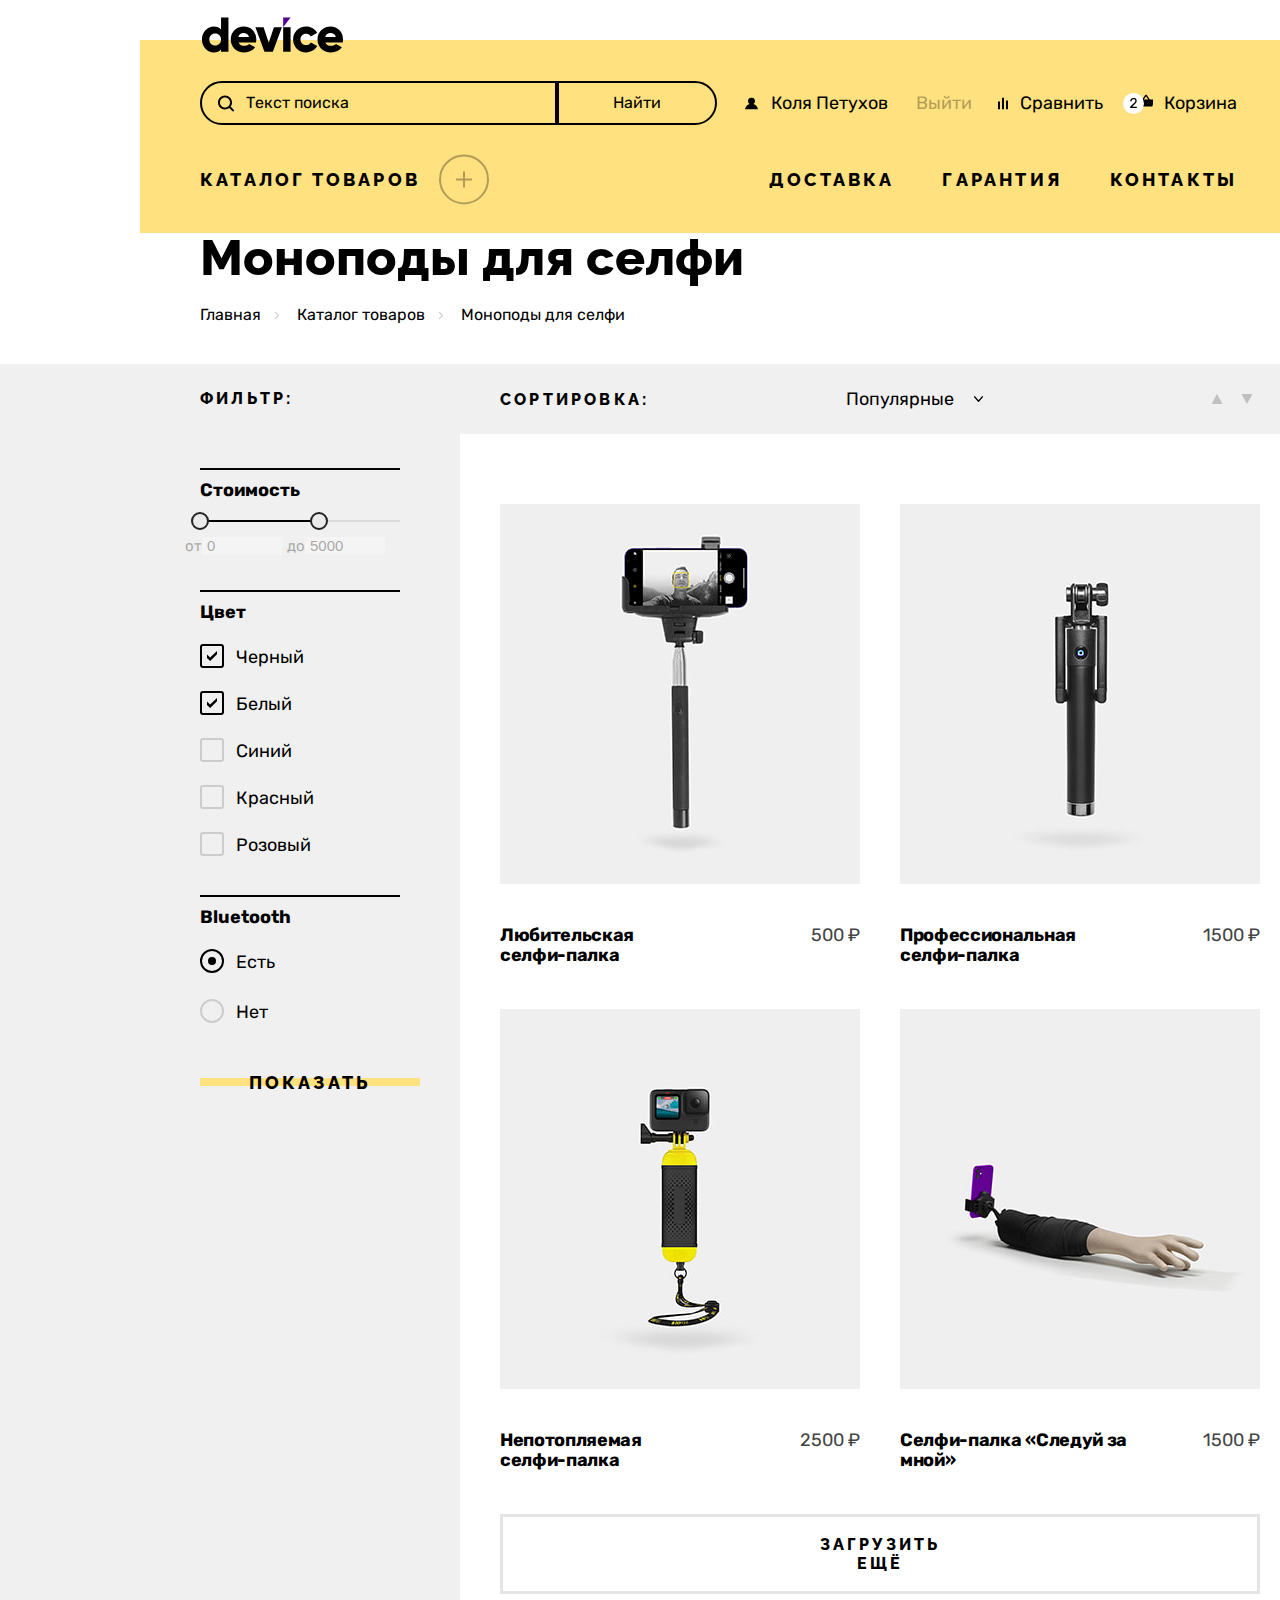
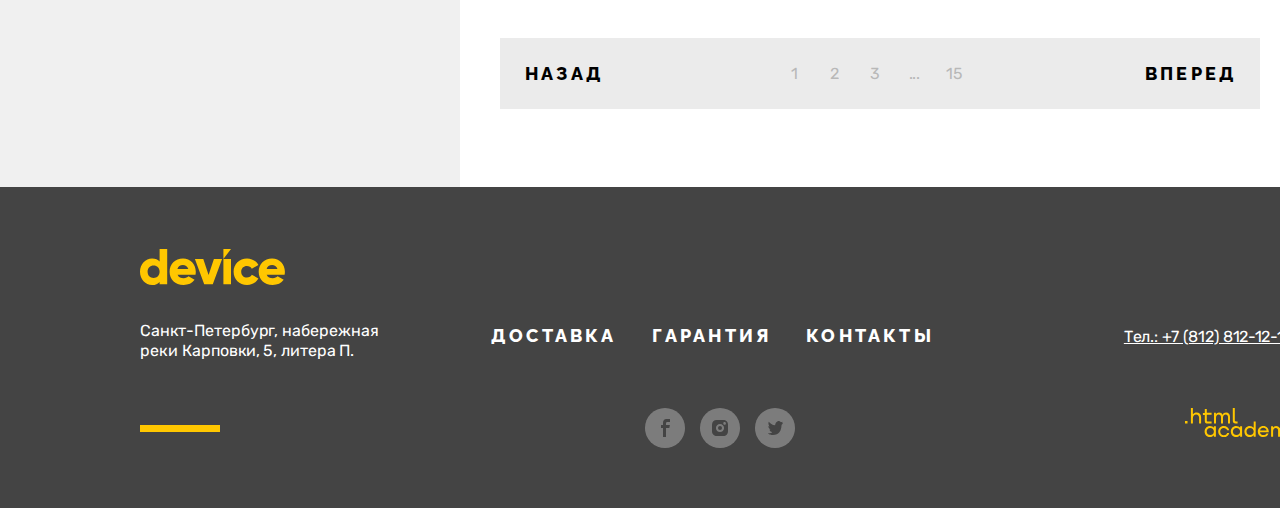
==== commit d521be2c: "Update catalog.html" ====
--- a/catalog.html
+++ b/catalog.html
@@ -32,18 +32,20 @@
                 <a class="navigation-link navigation-link-exit" href="#">Выйти</a>
               </li>  
               <li class="navigation-catalog">
-                <svg class="navigation-image-compare" width="10" height="13" viewBox="0 0 10 13" fill="none" xmlns="http://www.w3.org/2000/svg"><g clip-path="url(#a)" fill="#000">
-                  <path d="M6 .39H4v12h2v-12ZM2 4.39H0v8h2v-8ZM10 3.39H8v9h2v-9Z"/></g><defs><clipPath id="a">
-                  <path fill="#fff" transform="translate(0 .39)" d="M0 0h10v12H0z"/></clipPath></defs>
-                </svg>
-                <a class="navigation-link" href="#">Сравнить</a>
+                <a class="navigation-link" href="#">Сравнить
+                  <svg class="navigation-image-compare" width="10" height="13" viewBox="0 0 10 13" fill="none" xmlns="http://www.w3.org/2000/svg"><g clip-path="url(#a)" fill="#000">
+                    <path d="M6 .39H4v12h2v-12ZM2 4.39H0v8h2v-8ZM10 3.39H8v9h2v-9Z"/></g><defs><clipPath id="a">
+                    <path fill="#fff" transform="translate(0 .39)" d="M0 0h10v12H0z"/></clipPath></defs>
+                  </svg>
+                </a>
               </li>
               <li class="navigation-catalog">
-                <svg class="navigation-image-basket" width="16" height="15" viewBox="0 0 16 15" fill="none" xmlns="http://www.w3.org/2000/svg"><g clip-path="url(#a)">
-                  <path d="m15.3 5.389-3.5.2-3.2-4.9c-.1-.2-.4-.3-.6-.3-.2 0-.5.1-.6.3l-3.2 4.9H.7c-.4 0-.7.3-.7.7v.2l1.9 6.7999c.2.7.7 1.1 1.4 1.1h9.4c.7 0 1.2-.4 1.4-1.1l1.9-6.9v-.2c0-.4-.3-.8-.7-.8ZM8 2.289l2.2 3.2H5.9l2.1-3.2Z" fill="#000"/></g><defs><clipPath id="a">
-                  <path fill="#fff" transform="translate(0 .389)" d="M0 0h16v14H0z"/></clipPath></defs>
-                </svg>
-                <a class="navigation-link" href="#">Корзина</a>
+                <a class="navigation-link" href="#">Корзина
+                  <svg class="navigation-image-basket" width="16" height="15" viewBox="0 0 16 15" fill="none" xmlns="http://www.w3.org/2000/svg"><g clip-path="url(#a)">
+                    <path d="m15.3 5.389-3.5.2-3.2-4.9c-.1-.2-.4-.3-.6-.3-.2 0-.5.1-.6.3l-3.2 4.9H.7c-.4 0-.7.3-.7.7v.2l1.9 6.7999c.2.7.7 1.1 1.4 1.1h9.4c.7 0 1.2-.4 1.4-1.1l1.9-6.9v-.2c0-.4-.3-.8-.7-.8ZM8 2.289l2.2 3.2H5.9l2.1-3.2Z" fill="#000"/></g><defs><clipPath id="a">
+                    <path fill="#fff" transform="translate(0 .389)" d="M0 0h16v14H0z"/></clipPath></defs>
+                  </svg>
+                </a>
               </li>
             </ul>
           </div>
@@ -51,6 +53,9 @@
             <ul class="information-list information-list-catalog reset-list">
               <li class="information-item">
                 <a class="information-link information-link-catalog" href="#">Каталог товаров</a>
+                <svg class="information-link-image" width="50" height="51" viewBox="0 0 50 51" fill="none" xmlns="http://www.w3.org/2000/svg">
+                  <circle opacity=".3" cx="25" cy="25.39" r="24" stroke="#000" stroke-width="2"/>
+                </svg>
               </li>
             </ul>
             <ul class="information-group information-group-catalog reset-list">
@@ -170,9 +175,19 @@
           <div class="catalog-right-column">
             <div class="sorting-container">
               <p class="result-of-search">Сортировка:</p>
-              <select class="select-control" aria-label="Сортировка">
-                <option value="popular">Популярные</option>
-              </select>
+              <div class="select-wrapper">
+                <select class="select-control" aria-label="Сортировка">
+                  <option value="popular">Популярные</option>
+                </select>
+              </div>
+              <div class="sorting-wrapper">
+                <button class="sorting-button" type="button">
+                  <span class="visually-hidden">Вверх.</span>
+                </button>
+                <button class="sorting-button button-down" type="button">
+                  <span class="visually-hidden">Вниз.</span>
+                </button>
+              </div>
             </div>
             <div class="catalog-container">
               <ul class="catalog-list reset-list">
@@ -252,70 +267,72 @@
         </section>
       </main>
       <footer class="page-footer">
-          <div class="page-footer-wrapper">
-            <a class="footer-logo" href="index.html">
-              <img class="footer-logo" src="./images/footer-logo.svg" width="145" height="36" alt="Логотип Device.">
+        <div class="page-footer-wrapper">
+          <a class="footer-logo" href="#">
+            <img class="footer-image" src="./images/footer-logo.svg" width="145" height="36" alt="Логотип Device.">
+          </a>
+          <div class="info-footer-wrapper">
+            <address class="footer-address">
+              <p class="company-address">Санкт-Петербург, набережная реки Карповки, 5, литера П.</p>
+            </address>
+            <article class="footer-information">
+              <h2 class="visually-hidden">Сервис.</h2>
+              <ul class="footer-information-list reset-list">
+                <li class="footer-information-item">
+                  <a class="footer-information-link" href="#">Доставка</a>
+                </li>
+                <li class="footer-information-item">
+                  <a class="footer-information-link" href="#">Гарантия</a>
+                </li>
+                <li class="footer-information-item">
+                  <a class="footer-information-link" href="#">Контакты</a>
+                </li>
+              </ul>
+            </article>
+            <address class="footer-address">
+              <div class="phone-wrapper">
+                <a class="company-phone" href="tel:+78128121212">Тел.: +7 (812) 812-12-12</a>
+              </div>
+            </address>
+          </div>
+          <div class="social-link-wrapper">
+            <section class="social-link">
+              <h2 class="visually-hidden">Социальные сети.</h2>
+              <ul class="social-list reset-list">
+                <li class="social-item">
+                  <a class="social-button" href="https://www.facebook.com/htmlacademy">
+                    <svg class="social-images" width="40" height="40" viewBox="0 0 40 40" fill="currentColor" xmlns="http://www.w3.org/2000/svg"><circle cx="20" cy="20" r="20"/>
+                      <path d="M22.5 14H25v-3h-3.4c-2.8 0-3.6 1.7-3.6 4.2V17h-2v3h2v9h3v-9h3.3l.6-3H21v-1.5c0-.8.3-1.5 1.5-1.5Z"/>
+                    </svg>
+                    <span class="visually-hidden">Facebook.</span>
+                  </a>
+                </li>
+                <li class="social-item">
+                  <a class="social-button" href="https://www.instagram.com/htmlacademy/">
+                    <svg class="social-images" width="40" height="40" viewBox="0 0 40 40" fill="currentColor" xmlns="http://www.w3.org/2000/svg"><circle cx="20" cy="20" r="20"/>
+                      <path d="M20 22a2 2 0 1 0 0-4 2 2 0 0 0 0 4Z" fill="#444"/><path d="M26.7 13.3c-.9-.9-2-1.3-3.4-1.3h-6.6c-2.8 0-4.7 1.9-4.7 4.7v6.6c0 1.4.4 2.6 1.4 3.4.9.9 2 1.3 3.3 1.3h6.6c1.4 0 2.6-.4 3.4-1.3.8-.9 1.3-2 1.3-3.4v-6.6c0-1.4-.4-2.6-1.3-3.4ZM20 24.1c-2.2 0-4.1-1.8-4.1-4.1s1.9-4.1 4.1-4.1c2.2 0 4.1 1.8 4.1 4.1s-1.9 4.1-4.1 4.1Zm4.6-7.4c-.7 0-1.3-.5-1.3-1.3s.5-1.3 1.3-1.3c.7 0 1.3.6 1.3 1.3 0 .7-.6 1.3-1.3 1.3Z"/>
+                    </svg>
+                    <span class="visually-hidden">Инстаграм.</span>
+                  </a>
+                </li>
+                <li class="social-item">
+                  <a class="social-button" href="https://twitter.com/htmlacademy_ru">
+                    <svg class="social-images" width="40" height="40" viewBox="0 0 40 40" fill="currentColor" xmlns="http://www.w3.org/2000/svg"><circle cx="20" cy="20" r="20"/>
+                      <path d="M22.7 13.155c1.5-.5 2.6.3 3.2 1.1.5-.2 1.1-.4 1.7-.6 0 .8-.5 1.4-.8 1.6.7.2 1.2-.4 1.2-.4-.1.9-.9 1.7-1.4 1.9-.2 6.3-2.8 10.4-8.9 10.3h-.4c-.3 0-3.7-.4-4.3-1.8 2 .2 3.4-.4 4.1-1.1-.8-.3-2.4-.4-2.6-2.8.3.2.5.3 1.1.2-1.1-.8-2.3-1.5-2.2-3.5.3.3.9.5 1.2.4-.6-.2-1.8-3.1-.8-4.6 1.6 1.7 3.3 3.4 6.3 3.5.2-2.1 1-3.5 2.6-4.2Z"/>
+                    </svg>
+                    <span class="visually-hidden">Твиттер.</span>
+                  </a>
+                </li>                                             
+              </ul>
+            </section>
+            <a class="html-link" href="https://htmlacademy.ru">
+              <svg class="information-images" width="115" height="33" viewBox="0 0 115 33" fill="currentColor" xmlns="http://www.w3.org/2000/svg">
+                <path d="M0 12.9v2.6h2.5v-2.6H0ZM11.6 4.5c-1.6 0-2.8.7-3.6 1.7h-.1V0h-2v15.5h2v-5.3c0-2.1 1.3-3.6 3.3-3.6 1.8 0 2.9 1.4 2.9 3.2v5.7h2V9.4c.1-3-1.8-4.9-4.5-4.9ZM26.6 4.8h-4.8V1.1h-2v3.8h-1.9v2h1.9v6c0 1.7 1 2.7 2.7 2.7h4.1v-2h-3.7c-.7 0-1.1-.4-1.1-1.1V6.8h4.8v-2ZM41.1 4.6c-1.6 0-2.9.8-3.5 2.1h-.1c-.6-1.2-1.8-2.1-3.4-2.1-1.4 0-2.5.8-3.1 1.8h-.1V4.8H29v10.6h2V10c0-2 1-3.5 2.6-3.5 1.5 0 2.4 1 2.4 2.6v6.3h2V9.8c0-2.4 1.4-3.3 2.6-3.3 1.5 0 2.4 1 2.4 2.6v6.3h2V8.9c.1-2.5-1.4-4.3-3.9-4.3ZM47.8 12.7c0 1.7 1 2.7 2.8 2.7h2v-2h-1.7c-.7 0-1.1-.4-1.1-1.1V0h-2v12.7ZM28.9 19.7c-.9-1.1-2.2-1.8-3.9-1.8-3.1 0-5.4 2.3-5.4 5.6s2.3 5.6 5.4 5.6c1.8 0 3-.8 3.8-1.9h.1v1.6h2V18.2h-2v1.5Zm-3.6 7.4c-2.2 0-3.6-1.6-3.6-3.6s1.4-3.6 3.6-3.6 3.6 1.6 3.6 3.6c0 1.9-1.4 3.6-3.6 3.6ZM44.2 22c-.5-2.4-2.6-4.1-5.4-4.1-3.4 0-5.6 2.5-5.6 5.6 0 3.1 2.2 5.6 5.6 5.6 2.8 0 4.9-1.8 5.4-4.2h-2.1c-.4 1.3-1.7 2.3-3.3 2.3-2.2 0-3.6-1.6-3.6-3.6s1.4-3.6 3.6-3.6c1.6 0 2.8 1 3.3 2.2h2.1V22ZM55.1 19.7c-.9-1.1-2.2-1.8-3.9-1.8-3.1 0-5.4 2.3-5.4 5.6s2.3 5.6 5.4 5.6c1.8 0 3-.8 3.8-1.9h.1v1.6h2V18.2h-2v1.5Zm-3.6 7.4c-2.2 0-3.6-1.6-3.6-3.6s1.4-3.6 3.6-3.6 3.6 1.6 3.6 3.6c0 1.9-1.5 3.6-3.6 3.6ZM68.7 19.8c-.9-1.1-2.2-1.9-3.9-1.9-3.1 0-5.4 2.3-5.4 5.6s2.2 5.6 5.4 5.6c1.7 0 3-.8 3.8-1.8h.1v1.5h2V13.4h-2v6.4Zm-3.6 7.3c-2.2 0-3.6-1.6-3.6-3.6s1.4-3.6 3.6-3.6 3.6 1.6 3.6 3.6c-.1 2-1.5 3.6-3.6 3.6ZM78.3 17.9c-3.3 0-5.5 2.5-5.5 5.6 0 3 2.1 5.6 5.5 5.6 2.5 0 4.5-1.3 5.2-3.6h-2.1c-.5 1-1.6 1.6-3 1.6-1.9 0-3.3-1.3-3.4-2.9h8.8c.2-3.6-2-6.3-5.5-6.3Zm0 1.9c1.7 0 3 1 3.3 2.6h-6.5c.3-1.5 1.5-2.6 3.2-2.6ZM98.2 17.9c-1.6 0-2.9.8-3.6 2h-.1c-.6-1.2-1.8-2-3.4-2-1.4 0-2.5.7-3.1 1.8v-1.5h-1.9v10.6h2v-5.4c0-2 1-3.4 2.6-3.5 1.5 0 2.4 1 2.4 2.6v6.3h2v-5.6c0-2.4 1.4-3.3 2.6-3.3 1.5 0 2.4 1 2.4 2.6v6.3h2v-6.5c.1-2.6-1.4-4.4-3.9-4.4ZM109.4 27l-3.6-8.9h-2.2l4.8 11.6c-.3.9-.7 1.2-1.7 1.2h-2.5v2h2.5c1.8 0 2.8-.8 3.5-2.6l4.7-12.2h-2.1l-3.4 8.9Z"/>
+              </svg>
+              <span class="visually-hidden">.htmlacademy.</span>
             </a>
-            <div class="info-footer-wrapper">
-              <address class="footer-address">
-                <p class="company-address">Санкт-Петербург, набережная реки Карповки, 5, литера П.</p>
-              </address>
-              <article class="footer-information">
-                <h2 class="visually-hidden">Сервис.</h2>
-                <ul class="footer-information-list reset-list">
-                  <li class="footer-information-item">
-                    <a class="footer-information-link" href="#">Доставка</a>
-                  </li>
-                  <li class="footer-information-item">
-                    <a class="footer-information-link" href="#">Гарантия</a>
-                  </li>
-                  <li class="footer-information-item">
-                    <a class="footer-information-link" href="#">Контакты</a>
-                  </li>
-                </ul>
-              </article>
-              <address class="footer-address">
-                <a class="company-phone" href="tel:+78128121212">Тел.: +7 (812) 812-12-12</a>
-              </address>
-            </div>
-            <div class="social-link-wrapper">
-              <section class="social-link">
-                <h2 class="visually-hidden">Социальные сети.</h2>
-                <ul class="social-list reset-list">
-                  <li class="social-item">
-                    <a class="social-button" href="https://www.facebook.com/htmlacademy">
-                      <svg class="social-images" width="40" height="40" viewBox="0 0 40 40" fill="none" xmlns="http://www.w3.org/2000/svg"><circle cx="20" cy="20" r="20" fill="#fff" fill-opacity=".3"/>
-                        <path d="M22.5 14H25v-3h-3.4c-2.8 0-3.6 1.7-3.6 4.2V17h-2v3h2v9h3v-9h3.3l.6-3H21v-1.5c0-.8.3-1.5 1.5-1.5Z" fill="#444"/>
-                      </svg>
-                      <span class="visually-hidden">Facebook.</span>
-                    </a>
-                  </li>
-                  <li class="social-item">
-                    <a class="social-button" href="https://www.instagram.com/htmlacademy/">
-                      <svg class="social-images" width="40" height="40" viewBox="0 0 40 40" fill="none" xmlns="http://www.w3.org/2000/svg"><circle cx="20" cy="20" r="20" fill="#fff" fill-opacity=".3"/>
-                        <path d="M20 22a2 2 0 1 0 0-4 2 2 0 0 0 0 4Z" fill="#444"/><path d="M26.7 13.3c-.9-.9-2-1.3-3.4-1.3h-6.6c-2.8 0-4.7 1.9-4.7 4.7v6.6c0 1.4.4 2.6 1.4 3.4.9.9 2 1.3 3.3 1.3h6.6c1.4 0 2.6-.4 3.4-1.3.8-.9 1.3-2 1.3-3.4v-6.6c0-1.4-.4-2.6-1.3-3.4ZM20 24.1c-2.2 0-4.1-1.8-4.1-4.1s1.9-4.1 4.1-4.1c2.2 0 4.1 1.8 4.1 4.1s-1.9 4.1-4.1 4.1Zm4.6-7.4c-.7 0-1.3-.5-1.3-1.3s.5-1.3 1.3-1.3c.7 0 1.3.6 1.3 1.3 0 .7-.6 1.3-1.3 1.3Z" fill="#444"/>
-                      </svg>
-                      <span class="visually-hidden">Инстаграм.</span>
-                    </a>
-                  </li>
-                  <li class="social-item">
-                    <a class="social-button" href="https://twitter.com/htmlacademy_ru">
-                      <svg class="social-images" width="40" height="40" viewBox="0 0 40 40" fill="none" xmlns="http://www.w3.org/2000/svg"><circle cx="20" cy="20" r="20" fill="#fff" fill-opacity=".3"/>
-                        <path d="M22.7 13.155c1.5-.5 2.6.3 3.2 1.1.5-.2 1.1-.4 1.7-.6 0 .8-.5 1.4-.8 1.6.7.2 1.2-.4 1.2-.4-.1.9-.9 1.7-1.4 1.9-.2 6.3-2.8 10.4-8.9 10.3h-.4c-.3 0-3.7-.4-4.3-1.8 2 .2 3.4-.4 4.1-1.1-.8-.3-2.4-.4-2.6-2.8.3.2.5.3 1.1.2-1.1-.8-2.3-1.5-2.2-3.5.3.3.9.5 1.2.4-.6-.2-1.8-3.1-.8-4.6 1.6 1.7 3.3 3.4 6.3 3.5.2-2.1 1-3.5 2.6-4.2Z" fill="#444"/>
-                      </svg>
-                      <span class="visually-hidden">Твиттер.</span>
-                    </a>
-                  </li>                                  
-                </ul>
-              </section>
-              <a class="html-link" href="https://htmlacademy.ru">
-                <svg class="information-images" width="115" height="33" viewBox="0 0 115 33" fill="none" xmlns="http://www.w3.org/2000/svg">
-                  <path d="M0 12.9v2.6h2.5v-2.6H0ZM11.6 4.5c-1.6 0-2.8.7-3.6 1.7h-.1V0h-2v15.5h2v-5.3c0-2.1 1.3-3.6 3.3-3.6 1.8 0 2.9 1.4 2.9 3.2v5.7h2V9.4c.1-3-1.8-4.9-4.5-4.9ZM26.6 4.8h-4.8V1.1h-2v3.8h-1.9v2h1.9v6c0 1.7 1 2.7 2.7 2.7h4.1v-2h-3.7c-.7 0-1.1-.4-1.1-1.1V6.8h4.8v-2ZM41.1 4.6c-1.6 0-2.9.8-3.5 2.1h-.1c-.6-1.2-1.8-2.1-3.4-2.1-1.4 0-2.5.8-3.1 1.8h-.1V4.8H29v10.6h2V10c0-2 1-3.5 2.6-3.5 1.5 0 2.4 1 2.4 2.6v6.3h2V9.8c0-2.4 1.4-3.3 2.6-3.3 1.5 0 2.4 1 2.4 2.6v6.3h2V8.9c.1-2.5-1.4-4.3-3.9-4.3ZM47.8 12.7c0 1.7 1 2.7 2.8 2.7h2v-2h-1.7c-.7 0-1.1-.4-1.1-1.1V0h-2v12.7ZM28.9 19.7c-.9-1.1-2.2-1.8-3.9-1.8-3.1 0-5.4 2.3-5.4 5.6s2.3 5.6 5.4 5.6c1.8 0 3-.8 3.8-1.9h.1v1.6h2V18.2h-2v1.5Zm-3.6 7.4c-2.2 0-3.6-1.6-3.6-3.6s1.4-3.6 3.6-3.6 3.6 1.6 3.6 3.6c0 1.9-1.4 3.6-3.6 3.6ZM44.2 22c-.5-2.4-2.6-4.1-5.4-4.1-3.4 0-5.6 2.5-5.6 5.6 0 3.1 2.2 5.6 5.6 5.6 2.8 0 4.9-1.8 5.4-4.2h-2.1c-.4 1.3-1.7 2.3-3.3 2.3-2.2 0-3.6-1.6-3.6-3.6s1.4-3.6 3.6-3.6c1.6 0 2.8 1 3.3 2.2h2.1V22ZM55.1 19.7c-.9-1.1-2.2-1.8-3.9-1.8-3.1 0-5.4 2.3-5.4 5.6s2.3 5.6 5.4 5.6c1.8 0 3-.8 3.8-1.9h.1v1.6h2V18.2h-2v1.5Zm-3.6 7.4c-2.2 0-3.6-1.6-3.6-3.6s1.4-3.6 3.6-3.6 3.6 1.6 3.6 3.6c0 1.9-1.5 3.6-3.6 3.6ZM68.7 19.8c-.9-1.1-2.2-1.9-3.9-1.9-3.1 0-5.4 2.3-5.4 5.6s2.2 5.6 5.4 5.6c1.7 0 3-.8 3.8-1.8h.1v1.5h2V13.4h-2v6.4Zm-3.6 7.3c-2.2 0-3.6-1.6-3.6-3.6s1.4-3.6 3.6-3.6 3.6 1.6 3.6 3.6c-.1 2-1.5 3.6-3.6 3.6ZM78.3 17.9c-3.3 0-5.5 2.5-5.5 5.6 0 3 2.1 5.6 5.5 5.6 2.5 0 4.5-1.3 5.2-3.6h-2.1c-.5 1-1.6 1.6-3 1.6-1.9 0-3.3-1.3-3.4-2.9h8.8c.2-3.6-2-6.3-5.5-6.3Zm0 1.9c1.7 0 3 1 3.3 2.6h-6.5c.3-1.5 1.5-2.6 3.2-2.6ZM98.2 17.9c-1.6 0-2.9.8-3.6 2h-.1c-.6-1.2-1.8-2-3.4-2-1.4 0-2.5.7-3.1 1.8v-1.5h-1.9v10.6h2v-5.4c0-2 1-3.4 2.6-3.5 1.5 0 2.4 1 2.4 2.6v6.3h2v-5.6c0-2.4 1.4-3.3 2.6-3.3 1.5 0 2.4 1 2.4 2.6v6.3h2v-6.5c.1-2.6-1.4-4.4-3.9-4.4ZM109.4 27l-3.6-8.9h-2.2l4.8 11.6c-.3.9-.7 1.2-1.7 1.2h-2.5v2h2.5c1.8 0 2.8-.8 3.5-2.6l4.7-12.2h-2.1l-3.4 8.9Z" fill="#FFC700"/>
-                </svg>
-                <span class="visually-hidden">.htmlacademy.</span>
-              </a>
-            </div>
-          </div>
+          </div>
+        </div>
       </footer>
     </div>
   </body>
--- a/styles/styles.css
+++ b/styles/styles.css
@@ -72,7 +72,6 @@
 .navigation {
   background-color: #FFE17F;
   position: relative;
-  margin-bottom: 35px;
 }
 
 .navigation-main {
@@ -278,6 +277,99 @@
   margin-right: 61px;
 }
 
+.navigation-item:hover {
+  opacity: 0.6;
+  cursor: pointer;
+}
+
+.navigation-item:active {
+  opacity: 0.3;
+  cursor: pointer;
+}
+
+.navigation-item {
+  position: relative;
+}
+
+.popover {
+  position: absolute;
+  top: 36px;
+  right: 0;
+  z-index: 4;
+  box-sizing: border-box;
+  width: 320px;
+  padding: 20px;
+  font-family: "Rubik", sans-serif;
+  background-color: #000000;
+  color: #FFFFFF;
+  min-height: 100px;
+}
+
+.popover-content {
+  display: flex;
+  width: 280px;
+  margin-bottom: 20px;
+}
+
+.cart-items-list {
+  padding: 0;
+}
+
+.cart-item {
+  display: flex;
+  justify-content: space-between;
+}
+
+.cart-item + .cart-item {
+  margin-top: 20px;
+  padding-top: 20px;
+  border-top: 1px solid rgba(255, 255, 255, 0.1);
+}
+
+.cart-wrapper {
+  display: flex;
+}
+
+.cart-image {
+  margin-right: 23px;
+}
+
+.cart-item-title {
+  font-size: 16px;
+  line-height: 20px;
+  font-weight: 400;
+  margin: 0;
+}
+
+.cart-wrapper-total {
+  display: flex;
+  
+  justify-content: space-between;
+  
+  margin-bottom: 20px;
+}
+
+.cart-total {
+  font-size: 16px;
+  line-height: 20px;
+  font-weight: 400;
+  margin: 0;
+}
+
+.cart-button {
+  font-family: "Raleway", sans-serif;
+  font-size: 18px;
+  line-height: 21px;
+  font-weight: 800;
+  text-align: center;
+  text-transform: uppercase;
+  letter-spacing: 3.2px;
+  color: #000000;
+  background-color: #FFFFFF;
+  width: 280px;
+  padding: 14.5px 25px;
+  border: 0;
+}
 .navigation-second {
   display: flex;
   width: 1160px;
@@ -306,17 +398,11 @@
   padding-bottom: 38px;
 }
 
-.information-link-catalog::after {
-  position: absolute;
-  content: " ";
-  width: 48px;
-  height: 48px;
+.information-link-image {
+  position: absolute; 
   top: -11px;
   right: 241px;
-  border-radius: 50%;
-  background-color: transparent;
-  border: 2px solid #000000;
-  opacity: 0.3;
+  z-index: 3;
 }
 
 .information-link-catalog::before {
@@ -325,8 +411,74 @@
   width: 48px;
   height: 48px;
   top: 6px;
-  left: 315px;
+  left: 316px;
   opacity: 0.3;
+  display: block;
+}
+
+.information-link-catalog::after {
+  position: absolute;
+  content: url("../images/icons/minus.svg");
+  width: 48px;
+  height: 48px;
+  top: 6px;
+  left: 316px;
+  opacity: 0.3;
+  display: none;
+}
+
+.catalog-item:focus-within .information-link-catalog::after {
+  display: block;
+}
+
+.catalog-item:focus-within .information-link-catalog::before {
+  display: none;
+}
+
+.subcatalog-link {
+  font-family: "Rubik", sans-serif;
+  font-size: 16px;
+  line-height: 18px;
+  font-weight: 400;
+  color: #000000;
+  text-decoration: none;
+}
+
+.subcatalog {
+  display: flex;
+  position: absolute;
+  width: 1040px;
+  background-color: #FFE17F;
+  padding: 33px 60px 39px;
+  top: 20px;
+  left: 0;
+  z-index: 2;
+}
+
+.information-item {
+  z-index: 3;
+}
+
+.subcatalog-list {
+  display: flex;
+  flex-direction: column;
+  margin-right: 59px;
+}
+
+.subcatalog-list:nth-child(2) {
+  margin-right: 71px;
+}
+
+.subcatalog-link {
+  margin-bottom: 18px;
+}
+
+.catalog-item:focus-within .subcatalog {
+  display: flex;
+}
+
+.subcatalog {
+  display: none;
 }
 
 .description-promo,
@@ -347,7 +499,7 @@
   color: #444444;
 }
 
-.property-more,
+.property-link,
 .servises-item,
 .button-information,
 .button-writeus {
@@ -362,6 +514,8 @@
   color: #000000;
 }
 
+/* ------gallery------ */
+
 .meaning {
   font-size: 36px;
   line-height: 30px;
@@ -377,15 +531,45 @@
   margin: 0;
 }
 
+.gallery-hidden {
+  display: none;
+}
+
 .gallery-column {
   display: flex;
   justify-content: space-between;
+  margin-bottom: 61px;
 }
 
 .gallery {
+  position: relative;
   width: 560px;
-  margin-top: -180px;
+  margin-top: -150px;
   z-index: 1;
+}
+
+.slider-controls {
+  position: absolute;
+  top: 211px;
+  left: 30px;
+  display: flex;
+  width: 530px;
+  justify-content: space-between;
+}
+
+.slider-button {
+ width: 20px;
+ height: 60px;
+ border: none;
+ background-color: transparent;
+ cursor: pointer;
+ background-image: url("../images/icons/big-arrow.svg");
+ background-position: center;
+ background-repeat: no-repeat;
+}
+
+.slider-next {
+  transform: rotate(180deg);
 }
 
 .description-item {
@@ -394,6 +578,19 @@
   z-index: 1;
 }
 
+.slider-button:hover {
+  opacity: 0.6;
+}
+
+.slider-button:active {
+  opacity: 0.3;
+}
+
+.slider-button:focus {
+  outline: 2px solid #AF4FFF;
+  outline-offset: 2px;
+}
+
 .description-promo {
   margin: 0;
   margin: 123px 0 29px 0;
@@ -404,9 +601,11 @@
 }
 
 .property-more {
+  display: flex;
   width: 220px;
   margin: 0;
-  padding: 10px 5px;
+  padding: 10px 0;
+  justify-content: center;
 }
 
 .property-wrapper {
@@ -417,7 +616,7 @@
   margin-bottom: 49px;
 }
 
-.property-more::after {
+.property-link::after {
   position: absolute;
   content: " ";
   width: 220px;
@@ -426,6 +625,29 @@
   top: 16px;
   background-color: #FFE17F;
   z-index: -1;
+}
+
+.property-link:hover::after {
+  height: 40px;
+  left: 0;
+  top: 0;
+  background-color: #FFE17F;
+}
+
+.property-link:active::after {
+  height: 40px;
+  left: 0;
+  top: 0;
+  background-color: #FFCC33;
+}
+
+.property-link:focus {
+  outline: none;
+}
+
+.property-more:focus-within {
+  outline: 2px solid #AF4FFF;
+  outline-offset: -1px;
 }
 
 .pagination-for-property {
@@ -480,7 +702,7 @@
 /* ------goods------ */
 
 .goods {
-  margin-bottom: 70px;
+  margin-bottom: 185px;
 }
 
 .goods-link {
@@ -489,7 +711,7 @@
 
 .goods-images {
   background-color: #FFE17F;
-  margin-bottom: 32px;
+  display: block;
 }
 
 .goods-description {
@@ -499,7 +721,7 @@
   font-weight: 800;
   color: #000000;
   letter-spacing: -0.32px;
-  margin: 0;
+  margin: 33px 0 0;
 }
 
 .goods-list {
@@ -508,6 +730,27 @@
   column-gap: 40px;
   padding: 0;
   margin: 0;
+}
+
+.goods-link:hover .goods-images {
+  background-color: #FFCC33;
+}
+
+.goods-item:active {
+  opacity: 0.3;
+}
+
+.goods-link:focus {
+  outline: none;
+}
+
+.goods-images:focus {
+  outline: none;
+}
+
+.goods-item:focus-within {
+  outline: 2px solid #AF4FFF;
+  outline-offset: 2px;
 }
 
 .servises-item-calm {
@@ -543,28 +786,25 @@
   padding: 9px 120px 11px 0;
 }
 
+.servis-container {
+  background-color: #F0F0F0;
+}
+
+.servis-hidden {
+  display: none;
+}
+
 .servis-wrapper {
-  position: relative;
-  display: flex;
-  width: 1160px;
-  z-index: 1;
-}
-
-.servis-wrapper::after {
-  position: absolute;
-  content: " ";
-  background-color: #F0F0F0;
-  width: 1440px;
-  height: 289px;
-  top: 102px;
-  left: -140px;
-  z-index: -1;
+  display: flex;
+  padding: 0 140px 70px;
+  margin-bottom: 70px;
 }
 
 .servises {
   position: relative;
   width: 280px;
   margin-right: 123px;
+  margin-top: -102px;
 }
 
 .servises::after {
@@ -573,7 +813,7 @@
   width: 7px;
   height: 319px;
   background-color: #000000;
-  right: 0;
+  right: -7px;
   top: 0;
 }
 
@@ -583,6 +823,7 @@
   background-repeat: no-repeat;
   background-position: left 558px center;
   padding: 72.5px 63px 72.5px 0;
+  margin-top: -102px;
 }
 
 .info-delivery {
@@ -598,6 +839,7 @@
   background-repeat: no-repeat;
   background-position: left 558px center;
   padding: 62px 28px 62px 0;
+  margin-top: -102px;
 }
 
 .info-guarantee {
@@ -613,6 +855,7 @@
   background-repeat: no-repeat;
   background-position: left 573px center;
   padding: 65.5px 28px 65.5px 0;
+  margin-top: -102px;
 }
 
 .info-credit {
@@ -641,11 +884,11 @@
 
 .order-delivery {
   position: relative;
-  margin-top: 142px;
   margin-bottom: 70px;
 }
 
 .button-delivery {
+  position: relative;
   font-family: "Raleway", sans-serif;
   font-size: 20px;
   line-height: 20px;
@@ -661,10 +904,47 @@
   padding: 40px 125px;
 }
 
+.button-delivery::after {
+  position: absolute;
+  content: " ";
+  width: 40px;
+  height: 40px;
+  border-radius: 50%;
+  background-color: rgba(220,220,220,0.5);
+  top: 30px;
+  right: 42.5px;
+}
+
+.delivery-image-info {
+  position: absolute;
+  right: 62px;
+  top: 44px;
+  fill: #000000;
+  opacity: 0.3;
+}
+
 .delivery-image {
   position: absolute;
   left: 0;
   top: 0;
+  fill: #FFE17F;
+}
+
+.button-delivery:hover .delivery-image {
+  fill: #FFC700;
+}
+
+ .button-delivery:active {
+  opacity: 0.3;
+}
+
+.button-delivery:focus {
+  outline: none;
+}
+
+.button-delivery:focus-within {
+  outline: 2px solid #AF4FFF;
+  outline-offset: 2px;
 }
 
 .aboutus-information {
@@ -674,12 +954,34 @@
 }
 
 .about {
+  position: relative;
   width: 520px;
   margin-right: 108px;
 }
 
+.about::before {
+  position: absolute;
+  content: " ";
+  width: 84px;
+  height: 7px;
+  background-color: #000000;
+  left: 0;
+  top: 0;
+}
+
 .contacts {
+  position: relative;
   width: 532px;
+}
+
+.contacts::before {
+  position: absolute;
+  content: " ";
+  width: 84px;
+  height: 7px;
+  background-color: #000000;
+  left: 0;
+  top: 0;
 }
 
 .aboutus {
@@ -787,6 +1089,29 @@
   z-index: -1;
 }
 
+.button-information:hover::after {
+  height: 40px;
+  left: 0;
+  top: 0;
+  background-color: #FFE17F;
+}
+
+.button-information:active::after {
+  height: 40px;
+  left: 0;
+  top: 0;
+  background-color: #FFCC33;
+}
+
+.button-information:focus {
+  outline: none;
+}
+
+.button-information:focus-within {
+  outline: 2px solid #AF4FFF;
+  outline-offset: -1px;
+}
+
 .button-writeus {
   position: relative;
   display: block;
@@ -804,6 +1129,29 @@
   top: 16px;
   background-color: #FFE17F;
   z-index: -1;
+}
+
+.button-writeus:hover::after {
+  height: 40px;
+  left: 0;
+  top: 0;
+  background-color: #FFE17F;
+}
+
+.button-writeus:active::after {
+  height: 40px;
+  left: 0;
+  top: 0;
+  background-color: #FFCC33;
+}
+
+.button-writeus:focus {
+  outline: none;
+}
+
+.button-writeus:focus-within {
+  outline: 2px solid #AF4FFF;
+  outline-offset: -1px;
 }
 
 .subscribe {
@@ -1011,6 +1359,29 @@
   z-index: -1;
 }
 
+.choice-button:hover::after {
+  height: 40px;
+  left: 0;
+  top: 0;
+  background-color: #FFE17F;
+}
+
+.choice-button:active::after {
+  height: 40px;
+  left: 0;
+  top: 0;
+  background-color: #FFCC33;
+}
+
+.choice-button:focus {
+  outline: none;
+}
+
+.choice-button:focus-within {
+  outline: 2px solid #AF4FFF;
+  outline-offset: -2px;
+}
+
 .pagination-link {
   font-family: "Raleway", sans-serif;
   font-size: 18px;
@@ -1253,17 +1624,53 @@
   margin-right: 197px;
 }
 
+.select-wrapper {
+  padding: 20px 0;
+  margin-right: 197px;
+}
+
 .select-control {
   width: 159px;
   border: 0;
-  padding-top: 20px;
-  padding-bottom: 20px;
-  margin-right: 197px;
   background-color: #F0F0F0;
   background-image: url("../images/icons/arrow-down.svg");
   background-repeat: no-repeat;
-  background-position: right 10.97px center;
+  background-position: right 11px center;
   appearance: none;
+  cursor: pointer;
+}
+
+.select-control:hover {
+  opacity: 0.6;
+}
+
+.select-control:active {
+  opacity: 0.3;
+}
+
+.select-control:focus {
+  outline: 2px solid #AF4FFF;
+  outline-offset: 2px;
+}
+
+.sorting-wrapper {
+  display: flex;
+  align-items: center;
+}
+
+.sorting-button {
+  width: 30px;
+  height: 30px;
+  border: none;
+  background-color: transparent;
+  cursor: pointer;
+  background-image: url("../images/icons/triangle.svg");
+  background-position: center;
+  background-repeat: no-repeat;
+}
+
+.button-down {
+  transform: rotate(180deg);
 }
 
 .catalog-list {
@@ -1343,6 +1750,7 @@
 .page-footer-wrapper {
   width: 1160px;
   margin: 0 auto;
+  padding: 62px 0 58px;
 }
 
 .company-address,
@@ -1370,15 +1778,23 @@
   color: #FFFFFF;
 }
 
-.footer-logo {
-  padding-top: 62px;
-  margin-bottom: 35px;
+.footer-image:hover {
+  opacity: 0.6;
+}
+
+.footer-image:active {
+  opacity: 0.3;
+}
+
+.footer-logo:focus {
+  outline: 2px solid #AF4FFF;
+  outline-offset: 2px;
 }
 
 .info-footer-wrapper {
   display: flex;
   width: 1160px;
-  margin-bottom: 47px;
+  margin: 27px 0 47px;
 }
 
 .company-address {
@@ -1396,10 +1812,50 @@
   margin-right: 190px;
 }
 
+.footer-information-link:focus {
+  outline: none;
+}
+
+.footer-information-item:hover .footer-information-link {
+  color: #FFC700;
+}
+
+.footer-information-item:active .footer-information-link {
+  color: #FFC700;
+  opacity: 0.3;
+}
+
+.footer-information-item:hover .footer-information-link{
+  border-bottom: 2px solid #FFC700;
+}
+
+.footer-information-item:active .footer-information-link{
+  border-bottom: 2px solid #FFC700;
+  opacity: 0.3;
+}
+
+.footer-information-item {
+  cursor: pointer;
+}
+
+.footer-information-item:focus-within {
+  outline: 2px solid #AF4FFF;
+}
+
 .social-link-wrapper {
+  position: relative;
   display: flex;
   width: 1160px;
-  padding-bottom: 61px;
+}
+
+.social-link-wrapper::before {
+  position: absolute;
+  content: " ";
+  width: 80px;
+  height: 7px;
+  background-color: #FFC700;
+  left: 0;
+  bottom: 18px;
 }
 
 .social-list {
@@ -1420,3 +1876,415 @@
   background-color: #444444;
 }
 
+.phone-wrapper {
+  cursor: pointer;
+}
+
+.phone-wrapper:hover .company-phone {
+  color: #FFC700;
+}
+
+.phone-wrapper:active .company-phone {
+  color: #FFC700;
+  opacity: 0.3;
+}
+
+.company-phone:focus {
+  outline: none;
+}
+
+.phone-wrapper:focus-within {
+  outline: 2px solid #AF4FFF;
+  outline-offset: 2px;
+}
+
+.social-images {
+  fill: #FFFFFF;
+  opacity: 0.3;
+}
+
+.social-images path {
+  fill: #444444;
+}
+
+.social-images:hover {
+  fill: #FFC700;
+  opacity: 1;
+}
+
+.social-images:active path {
+  fill: #444444;
+  opacity: 0.3;
+}
+
+.social-button:focus {
+  outline: 2px solid #AF4FFF;
+  outline-offset: 2px;
+}
+
+.information-images {
+  fill: #FFC700;
+}
+
+.information-images:hover {
+  fill: #FFFFFF;
+}
+
+.information-images:active {
+  fill: #FFFFFF;
+  opacity: 0.3;
+}
+
+.html-link:focus-within {
+  outline: 2px solid #AF4FFF;
+  outline-offset: 2px;
+}
+
+/* ------modal ------ */
+
+.modal-container {
+  position: fixed;
+  top: 0;
+  left: 0;
+  display: flex;
+  width: 100%;
+  height: 100%;
+  background-color: rgba(240, 240, 240, 0.9);
+  z-index: 1;
+}
+
+.modal-container-close {
+  display: none;
+}
+
+.modal {
+  position: relative;
+  margin: auto;
+  padding: 62px 70px;
+  background-color: #ffffff;
+  box-shadow: 0 10px 0 rgb(0, 0, 0, 0.1);
+  border: 10px solid #000000;
+}
+
+.modal-auth {
+  width: 760px;
+}
+
+.modal-title {
+  font-family: "Raleway", sans-serif;
+  font-size: 50px;
+  line-height: 50px;
+  font-weight: 800;
+  margin: 0 0 42px;
+}
+
+.modal-close-button {
+  position: absolute;
+  top: 74px;
+  right: 70px;
+  width: 26px;
+  height: 26px;
+  border: none;
+  background-color: transparent;
+  cursor: pointer;
+  background-image: url("../images/icons/close.svg");
+  background-position: center;
+  background-repeat: no-repeat;
+}
+
+.modal-close-button:hover {
+  opacity: 0.6;
+}
+
+.modal-close-button:active {
+  opacity: 0.3;
+}
+
+.modal-close-button:focus {
+  outline: 2px solid #AF4FFF;
+  outline-offset: 2px;
+}
+
+.field-title {
+  line-height: 20px;
+  font-weight: 700;
+  letter-spacing: -0.32px;
+  margin-bottom: 14px;
+}
+
+.field-for-name,
+.field-for-mail,
+.field-for-delivery,
+.field-for-quantity {
+  font-family: "Rubik", sans-serif;
+  font-size: 16px;
+  line-height: 20px;
+  font-weight: 400;
+  color: #000000;
+}
+
+.field-for-name,
+.field-for-delivery {
+  opacity: 0.3;
+}
+
+.field-for-quantity {
+  text-align: center;
+}
+
+.description-field-name,
+.description-field-mail {
+  font-size: 14px;
+  line-height: 20px;
+  font-weight: 400;
+  margin: 0;
+}
+
+.description-field-mail {
+  color: #FF3D3D;
+}
+
+.field-wrapper {
+  display: flex;
+  justify-content: space-between;
+  margin-bottom: 42px;
+}
+
+.field-name,
+.field-mail {
+  width: 360px;
+  display: flex;
+  flex-direction: column;
+  margin: 0;
+}
+
+.field-for-name {
+  padding: 20px 200px 20px 20px;
+  background-color: #F0F0F0;
+  border: 0;
+  background-image: url("../images/icons/icon-modal.svg");
+  background-repeat: no-repeat;
+  background-position: right 20px center;
+}
+
+.field-for-mail {
+  padding: 18px 100px 18px 20px;
+  background-color: #F0F0F0;
+  border: 2px solid #FF3D3D;
+  background-image: url("../images/icons/envelope.svg");
+  background-repeat: no-repeat;
+  background-position: right 20px center;
+}
+
+.delivery-wrapper {
+  display: flex;
+  justify-content: space-between;
+  margin-bottom: 27px;
+}
+
+.field-delivery {
+  width: 540px;
+  display: flex;
+  flex-direction: column;
+  margin: 0;
+}
+
+.field-quantity {
+  width: 180px;
+  display: flex;
+  flex-direction: column;
+  margin: 0;
+}
+
+.field-for-delivery {
+  padding: 20px 200px 20px 20px;
+  background-color: #F0F0F0;
+  border: 0;
+}
+
+.field-for-quantity {
+  position: relative;
+  padding-top: 20px;
+  padding-bottom: 20px;
+  background-color: #F0F0F0;
+  border: 0;
+}
+
+.button-more-quantity {
+  position: absolute;
+  width: 60px;
+  height: 60px;
+  top: 344px;
+  right: 70px;
+  border: 0;
+  background-color: transparent;
+}
+
+.more-image {
+  position: absolute;
+  top: 22px;
+  left: 22px;
+}
+
+.button-less-quantity {
+  position: absolute;
+  width: 60px;
+  height: 60px;
+  top: 344px;
+  right: 190px;
+  border: 0;
+  background-color: transparent;
+}
+
+.less-image {
+  position: absolute;
+  top: 22px;
+  left: 22px;
+}
+
+.button-more-quantity:hover,
+.button-less-quantity:hover {
+  background-color: #EBEBEB;
+}
+
+.button-more-quantity:hover .more-image,
+.button-less-quantity:hover .less-image {
+  opacity: 0.6;
+}
+
+.button-more-quantity:active,
+.button-less-quantity:active {
+  background-color: #F0F0F0;
+}
+
+.button-more-quantity:active .more-image,
+.button-less-quantity:active .less-image {
+  opacity: 0.3;
+}
+
+.button-more-quantity:focus,
+.button-less-quantity:focus {
+  background-color: #F0F0F0;
+  outline: 2px solid #AF4FFF;
+  outline-offset: -2px;
+}
+
+.field-for-quantity::-webkit-outer-spin-button,
+.field-for-quantity::-webkit-inner-spin-button {
+  appearance: none;
+  margin: 0;
+}
+
+.tooltip {
+  position: absolute;
+  top: 307px;
+  right: 104px;
+  width: 26px;
+  height: 26px;
+}
+
+.tooltip-toggle {
+  border: none;
+  background-color: transparent;
+  padding: 0;
+  margin: 0;
+  display: block;
+  cursor: pointer;
+}
+
+.tooltip-icon {
+  width: 100%;
+  height: 100%;
+  display: block;
+}
+
+.tooltip-toggle:focus {
+  outline: none;
+}
+
+.tooltip-text {
+  background-color: #000000;
+  color: #ffffff;
+  font-family: "Rubik", sans-serif;
+  font-size: 16px;
+  line-height: 20px;
+  font-weight: 400;
+  text-transform: none;
+  text-align: left;
+  width: 164px;
+  padding: 19px 17px 19px 19px;
+  display: block;
+  box-shadow: 0 10px 0 rgba(0, 0, 0, 0.1);
+  position: absolute;
+  top: 100%;
+  margin-top: 10px;
+  transform: translateX(-154px);
+  z-index: 1;
+  display: none;
+}
+
+.tooltip-text::before {
+  content: url("../images/icons/delta.svg");
+  position: absolute;
+  top: -15px;
+  right: 26px;
+}
+
+.tooltip-toggle:hover .tooltip-text {
+  display: block;
+}
+
+.tooltip-toggle:focus .tooltip-text {
+  display: block;
+}
+
+.modal-button {
+  position: relative;
+  font-family: "Raleway", sans-serif;
+  font-size: 18px;
+  line-height: 21px;
+  font-weight: 800;
+  text-transform: uppercase;
+  letter-spacing: 3.2px;
+  text-align: center;
+  color: #000000;
+  width: 200px;
+  padding: 10px 4.55px;
+  border: 0;
+  background-color: transparent;
+  z-index: 1;
+}
+
+.modal-button::after {
+  position: absolute;
+  content: " ";
+  width: 200px;
+  height: 8px;
+  left: 0;
+  top: 16px;
+  background-color: #FFE17F;
+  z-index: -1;
+}
+
+.modal-button:hover::after {
+  height: 40px;
+  left: 0;
+  top: 0;
+  background-color: #FFE17F;
+}
+
+.modal-button:active::after {
+  height: 40px;
+  left: 0;
+  top: 0;
+  background-color: #FFCC33;
+}
+
+.modal-button:focus {
+  outline: none;
+}
+
+.modal-button:focus-within {
+  outline: 2px solid #AF4FFF;
+  outline-offset: -2px;
+}
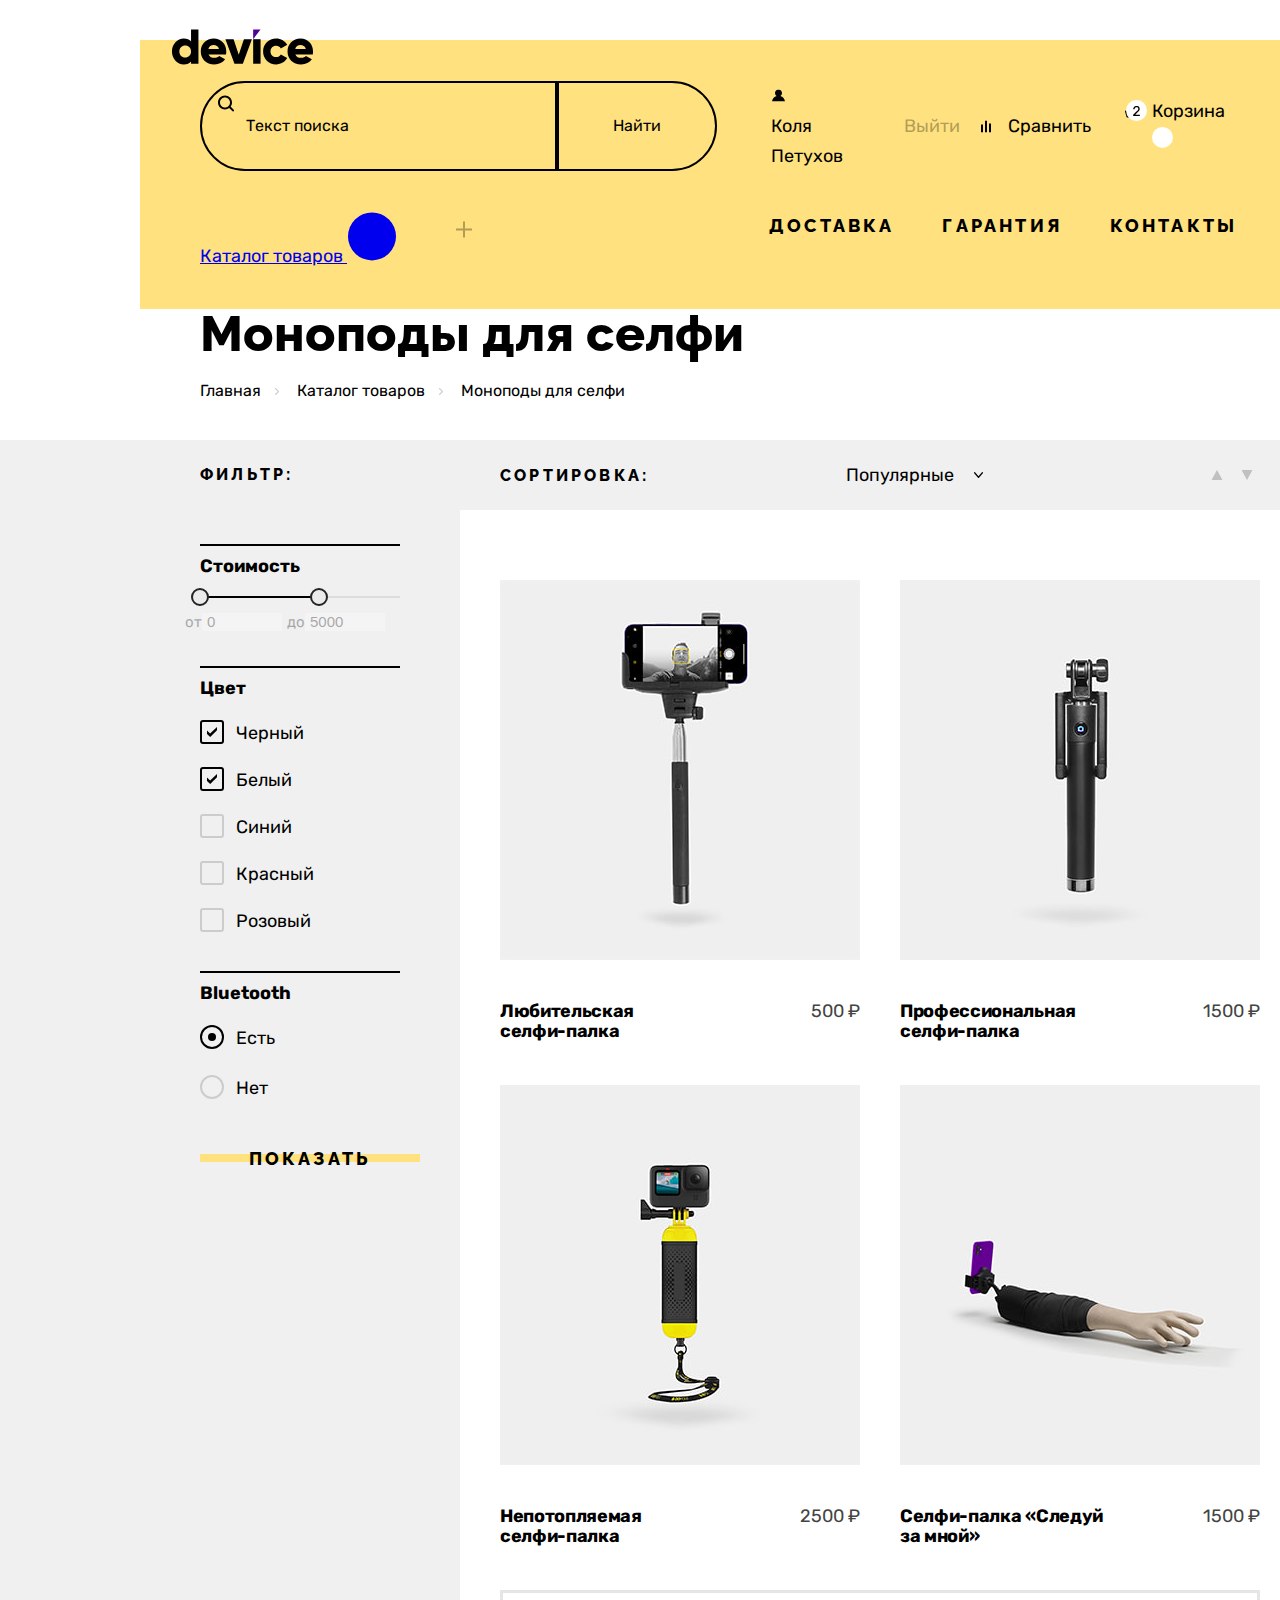
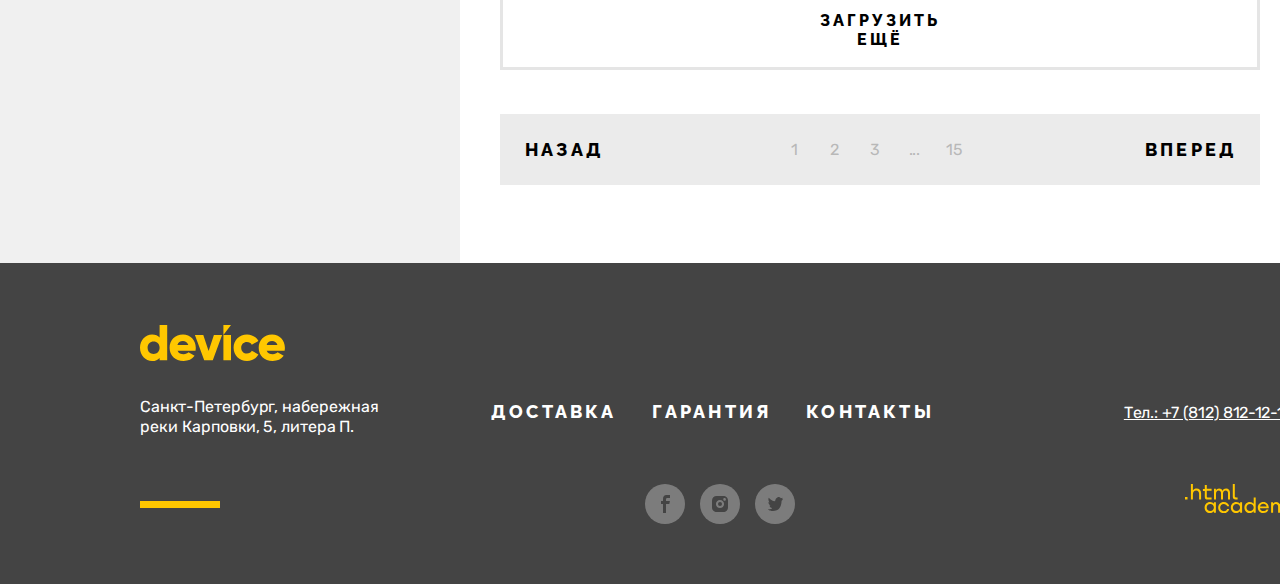
==== commit 121dc5df: "Update catalog.html" ====
--- a/catalog.html
+++ b/catalog.html
@@ -10,7 +10,7 @@
     <div class="container">
       <header class="main-header">
         <nav class="navigation container-for-content">
-          <a class="main-logo" href="index.html">
+          <a class="main-logo-link" href="index.html">
             <img class="main-logo" src="./images/logo.svg" width="145" height="36" alt="Логотип Device.">
           </a>
           <div class="navigation-first">
@@ -22,8 +22,8 @@
               <button class="button-search" type="submit">Найти</button>
             </form>
             <ul class="navigation-list reset-list">
-              <li class="navigation-catalog">
-                <svg class="navigation-image" width="15" height="13" viewBox="0 0 15 13" fill="none" xmlns="http://www.w3.org/2000/svg"><g clip-path="url(#a)">
+              <li class="navigation-catalog navigation-user-catalog">
+                <svg class="navigation-user-image" width="15" height="13" viewBox="0 0 15 13" fill="none" xmlns="http://www.w3.org/2000/svg"><g clip-path="url(#a)">
                   <path d="M1 12.39h13c-.2-2.6-2.1-4.8-4.7-5.5 1-.6 1.7-1.7 1.7-3 0-1.9-1.6-3.5-3.5-3.5S4 1.99 4 3.89c0 1.3.7 2.4 1.7 3-2.6.7-4.5 2.9-4.7 5.5Z" fill="#000"/></g><defs><clipPath id="a"><path fill="#fff" transform="translate(0 .39)" d="M0 0h15v12H0z"/></clipPath></defs>
                 </svg>
                 <p class="navigation-user">Коля Петухов</p>
@@ -33,29 +33,33 @@
               </li>  
               <li class="navigation-catalog">
                 <a class="navigation-link" href="#">Сравнить
-                  <svg class="navigation-image-compare" width="10" height="13" viewBox="0 0 10 13" fill="none" xmlns="http://www.w3.org/2000/svg"><g clip-path="url(#a)" fill="#000">
+                  <svg class="navigation-image" width="10" height="13" viewBox="0 0 10 13" fill="none" xmlns="http://www.w3.org/2000/svg"><g clip-path="url(#a)" fill="#000">
                     <path d="M6 .39H4v12h2v-12ZM2 4.39H0v8h2v-8ZM10 3.39H8v9h2v-9Z"/></g><defs><clipPath id="a">
                     <path fill="#fff" transform="translate(0 .39)" d="M0 0h10v12H0z"/></clipPath></defs>
                   </svg>
-                </a>
+                </a>                
               </li>
               <li class="navigation-catalog">
                 <a class="navigation-link" href="#">Корзина
-                  <svg class="navigation-image-basket" width="16" height="15" viewBox="0 0 16 15" fill="none" xmlns="http://www.w3.org/2000/svg"><g clip-path="url(#a)">
+                  <svg class="circle-for-basket" width="21" height="22" viewBox="0 0 21 22" fill="none" xmlns="http://www.w3.org/2000/svg">
+                    <circle cx="10.5" cy="11.39" r="10.5" fill="#fff"/>
+                  </svg>
+                  <svg class="navigation-image" width="16" height="15" viewBox="0 0 16 15" fill="none" xmlns="http://www.w3.org/2000/svg"><g clip-path="url(#a)">
                     <path d="m15.3 5.389-3.5.2-3.2-4.9c-.1-.2-.4-.3-.6-.3-.2 0-.5.1-.6.3l-3.2 4.9H.7c-.4 0-.7.3-.7.7v.2l1.9 6.7999c.2.7.7 1.1 1.4 1.1h9.4c.7 0 1.2-.4 1.4-1.1l1.9-6.9v-.2c0-.4-.3-.8-.7-.8ZM8 2.289l2.2 3.2H5.9l2.1-3.2Z" fill="#000"/></g><defs><clipPath id="a">
                     <path fill="#fff" transform="translate(0 .389)" d="M0 0h16v14H0z"/></clipPath></defs>
                   </svg>
-                </a>
+                </a>                
               </li>
             </ul>
           </div>
           <div class="navigation-second">
             <ul class="information-list information-list-catalog reset-list">
-              <li class="information-item">
-                <a class="information-link information-link-catalog" href="#">Каталог товаров</a>
-                <svg class="information-link-image" width="50" height="51" viewBox="0 0 50 51" fill="none" xmlns="http://www.w3.org/2000/svg">
-                  <circle opacity=".3" cx="25" cy="25.39" r="24" stroke="#000" stroke-width="2"/>
-                </svg>
+              <li class="information-item information-item-catalog">
+                <a class="catalog-link information-link-catalog" href="#">Каталог товаров
+                  <svg class="circle-image circle-image-catalog" width="50" height="51" viewBox="0 0 50 51" fill="currentColor" xmlns="http://www.w3.org/2000/svg">
+                    <circle cx="25" cy="25.39" r="24" stroke-width="2"/>
+                  </svg>
+                </a>
               </li>
             </ul>
             <ul class="information-group information-group-catalog reset-list">
@@ -88,7 +92,7 @@
                 </a>
               </li>
               <li class="breadcrumbs-item">
-                <a class="breadcrumbs-link">
+                <a tabindex="0" class="breadcrumbs-link">
                   Моноподы для селфи
                 </a>
             </ul>
@@ -125,30 +129,30 @@
                 <li class="catalog-filter-item">
                   <label class="control">
                     <input class="visually-hidden control-input" type="checkbox" name="black" checked>Черный
-                    <span class="control-mark"></span>
+                    <span tabindex="0" class="control-mark"></span>
                   </label>
                 </li>
                 <li class="catalog-filter-item">
                   <label class="control">
                     <input class="visually-hidden control-input" type="checkbox" name="white" checked>Белый
-                    <span class="control-mark"></span>
+                    <span tabindex="0" class="control-mark"></span>
                   </label>
                 <li class="catalog-filter-item">
                   <label class="control">
                     <input class="visually-hidden control-input" type="checkbox" name="blue">Синий
-                    <span class="control-mark control-mark-calm"></span>
+                    <span tabindex="0" class="control-mark control-mark-calm"></span>
                   </label>
                 </li>
                 <li class="catalog-filter-item">
                   <label class="control">
                     <input class="visually-hidden control-input" type="checkbox" name="red">Красный
-                    <span class="control-mark control-mark-calm"></span>
+                    <span tabindex="0" class="control-mark control-mark-calm"></span>
                   </label>
                 </li>
                 <li class="catalog-filter-item">
                   <label class="control">
                     <input class="visually-hidden control-input" type="checkbox" name="pink">Розовый
-                    <span class="control-mark control-mark-calm"></span>
+                    <span tabindex="0" class="control-mark control-mark-calm"></span>
                   </label>
                 </li>
               </ul>
@@ -159,13 +163,13 @@
                 <li class="catalog-filter-final">
                   <label class="control">
                     <input class="visually-hidden control-input" type="radio" name="choice-property" value="yes" checked>Есть
-                    <span class="control-mark"></span>
+                    <span tabindex="0" class="control-mark"></span>
                   </label>
                 </li>
                 <li class="catalog-filter-final">
                   <label class="control">
                     <input class="visually-hidden control-input" type="radio" name="choice-property" value="no">Нет
-                    <span class="control-mark control-mark-calm"></span>
+                    <span tabindex="0" class="control-mark control-mark-calm"></span>
                   </label>
                 </li>
               </ul>
@@ -191,8 +195,8 @@
             </div>
             <div class="catalog-container">
               <ul class="catalog-list reset-list">
-                <li class="catalog-card">
-                  <a class="catalog-link" href="#">
+                <li tabindex="0" class="catalog-card">
+                  <a class="catalog-card-link" href="#">
                     <img class="catalog-image" src="./images/catalog/selfie-stick-simple.jpg" width="360" height="380" alt="Любительская селфи-палка."> 
                   </a>
                   <div class="catalog-description-wrapper">
@@ -200,8 +204,8 @@
                       <span class="catalog-price">500 ₽</span>
                   </div>
                 </li>
-                <li class="catalog-card">
-                  <a class="catalog-link" href="#">
+                <li tabindex="0" class="catalog-card">
+                  <a class="catalog-card-link" href="#">
                     <img class="catalog-image" src="./images/catalog/selfie-stick-prof.jpg" width="360" height="380" alt="Профессиональная селфи-палка."> 
                   </a>
                   <div class="catalog-description-wrapper">
@@ -209,8 +213,8 @@
                       <span class="catalog-price">1500 ₽</span>
                   </div>
                 </li>
-                <li class="catalog-card">
-                  <a class="catalog-link" href="#">
+                <li tabindex="0" class="catalog-card">
+                  <a class="catalog-card-link" href="#">
                     <img class="catalog-image" src="./images/catalog/selfie-stick-waterproof.jpg" width="360" height="380" alt="Непотопляемая селфи-палка."> 
                   </a>
                   <div class="catalog-description-wrapper">
@@ -218,19 +222,19 @@
                       <span class="catalog-price">2500 ₽</span>
                   </div>
                 </li>
-                <li class="catalog-card">
-                  <a class="catalog-link" href="#">
+                <li tabindex="0" class="catalog-card">
+                  <a class="catalog-card-link" href="#">
                     <img class="catalog-image" src="./images/catalog/selfie-stick-followme.jpg" width="360" height="380" alt="Селфи-палка «Следуй за мной»."> 
                   </a>
                   <div class="catalog-description-wrapper">
-                    <h3 class="catalog-description">Селфи-палка «Следуй за мной»</h3>
+                    <h3 class="catalog-description">Селфи-палка «Следуй<br> за мной»</h3>
                       <span class="catalog-price">1500 ₽</span>
                   </div>
                 </li>
               </ul>
               <button class="show-more-button" type="button">Загрузить ещё</button>
               <div class="pagination">
-                <ul class="pagination-prev reset-list">
+                <ul tabindex="0" class="pagination-prev reset-list">
                   <li class="pagination-item-prev">
                     <a class="pagination-link">
                       <span class="pagination-link">Назад</span>
@@ -253,8 +257,8 @@
                   <li class="pagination-item">
                     <a class="pagination-number" href="#">15</a>
                   </li>
-               </ul>
-               <ul class="pagination-next reset-list">
+                </ul>
+                <ul class="pagination-next reset-list">
                   <li class="pagination-item-next">
                     <a class="pagination-link" href="#">
                       <span class="pagination-link">Вперед</span>
